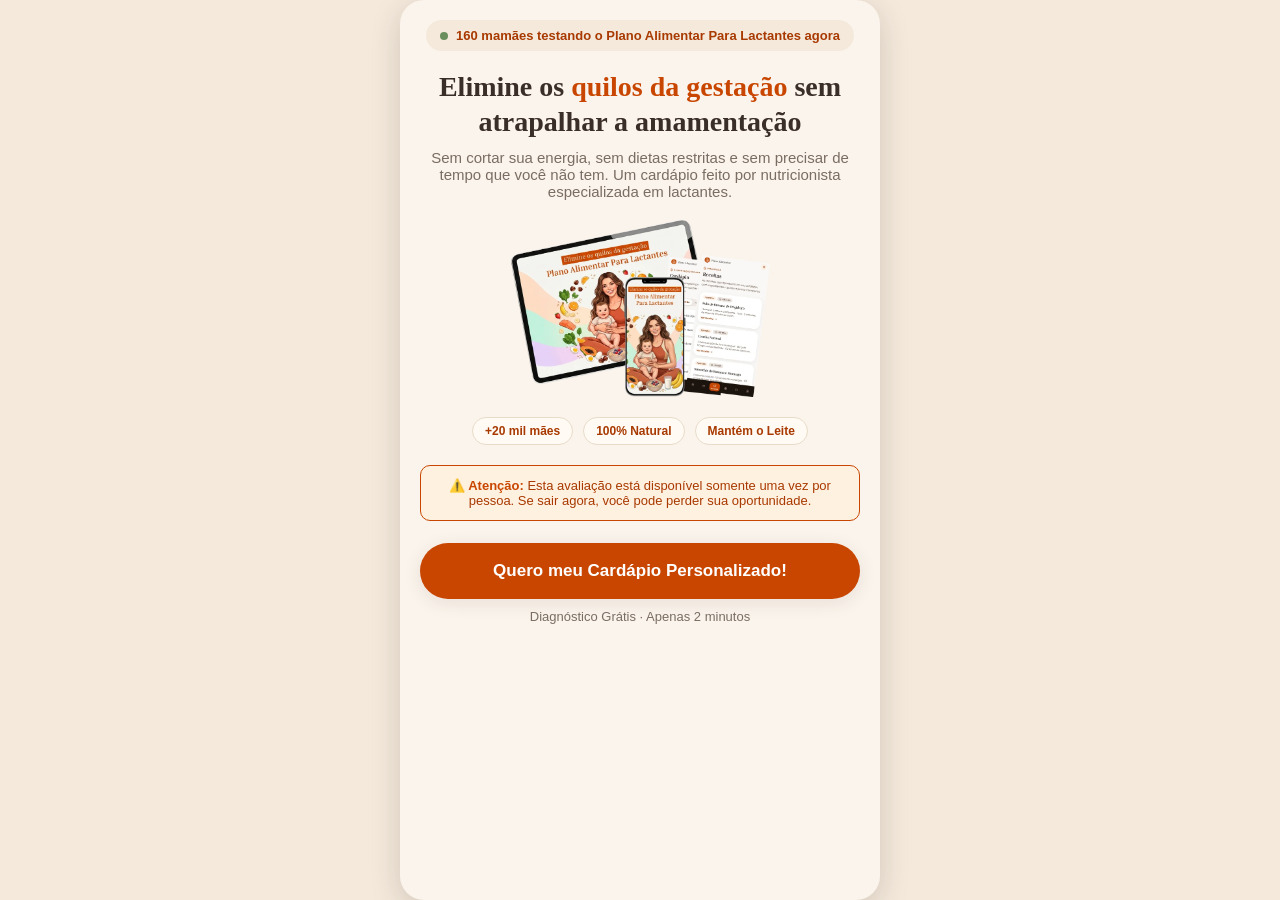
==== index.html @ bd6ce1b5 "PIXEL" ====
<!doctype html>
<html lang="pt-BR">
<head>
<meta charset="UTF-8">
<meta name="viewport" content="width=device-width, initial-scale=1, viewport-fit=cover">
<meta name="theme-color" content="#fbf4ec">
<title>Plano Alimentar Para Lactantes | Diagnóstico Gratuito</title>
<meta name="description" content="Descubra em 2 minutos seu cardápio personalizado para emagrecer sem atrapalhar a amamentação.">
<link rel="stylesheet" href="css/styles.css">

<!-- Meta Pixel Code -->
<script>
!function(f,b,e,v,n,t,s)
{if(f.fbq)return;n=f.fbq=function(){n.callMethod?
n.callMethod.apply(n,arguments):n.queue.push(arguments)};
if(!f._fbq)f._fbq=n;n.push=n;n.loaded=!0;n.version='2.0';
n.queue=[];t=b.createElement(e);t.async=!0;
t.src=v;s=b.getElementsByTagName(e)[0];
s.parentNode.insertBefore(t,s)}(window, document,'script',
'https://connect.facebook.net/en_US/fbevents.js');
fbq('init', '1073323022234648');
fbq('track', 'PageView');
</script>
<noscript><img height="1" width="1" style="display:none"
src="https://www.facebook.com/tr?id=1073323022234648&ev=PageView&noscript=1"
/></noscript>
<!-- End Meta Pixel Code -->

</head>
<body>
<div id="app-shell">

  <div id="barra-progresso-wrap" class="oculto">
    <button id="btn-voltar" type="button" aria-label="Voltar" class="oculto">‹</button>
    <div class="barra-progresso-track">
      <div class="barra-progresso-fill" id="barra-progresso-fill"></div>
    </div>
  </div>

  <main id="etapas-container">

    <!-- ===================== ETAPA 0 - ABERTURA ===================== -->
    <section class="etapa etapa-ativa" id="etapa-0" data-etapa="0">
      <div class="contador-social">
        <span class="contador-ponto"></span>
        <span id="contador-texto">carregando...</span>
      </div>

      <h1 class="abertura-headline">Elimine os <span class="destaque">quilos da gestação</span> sem atrapalhar a amamentação</h1>
      <p class="abertura-sub">Sem cortar sua energia, sem dietas restritas e sem precisar de tempo que você não tem. Um cardápio feito por nutricionista especializada em lactantes.</p>

      <img class="abertura-imagem foto-real" src="assets/etapas/etapa00-abertura/produto-mockup.webp" alt="Mockup do tablet e celular exibindo o Plano Alimentar Para Lactantes">

      <div class="selos">
        <span class="selo">+20 mil mães</span>
        <span class="selo">100% Natural</span>
        <span class="selo">Mantém o Leite</span>
      </div>

      <div class="aviso-box">
        <strong>⚠️ Atenção:</strong> Esta avaliação está disponível somente uma vez por pessoa. Se sair agora, você pode perder sua oportunidade.
      </div>

      <button type="button" class="btn btn-primario btn-grande" id="btn-iniciar-quiz">Quero meu Cardápio Personalizado!</button>
      <p class="microcopy">Diagnóstico Grátis · Apenas 2 minutos</p>
    </section>

    <!-- ===================== ETAPA 1 - IDADE ===================== -->
    <section class="etapa" id="etapa-1" data-etapa="1">
      <h2 class="etapa-titulo">Qual é a sua <span class="destaque">idade</span>?</h2>
      <p class="etapa-subtitulo">Isso ajuda a calibrar seu metabolismo corretamente</p>
      <div class="lista-opcoes" data-tipo="single" data-campo="idade" data-proxima="2">
        <button type="button" class="opcao" data-valor="18-24">
          <span class="opcao-icone">🌱</span>
          <span class="opcao-texto">
            <span class="opcao-label">18 a 24 anos</span>
            <span class="opcao-sub">Metabolismo rápido, ótimo momento para criar hábitos que duram</span>
          </span>
        </button>
        <button type="button" class="opcao" data-valor="25-29">
          <span class="opcao-icone">🌸</span>
          <span class="opcao-texto">
            <span class="opcao-label">25 a 29 anos</span>
            <span class="opcao-sub">Seu corpo ainda responde muito bem a pequenos ajustes</span>
          </span>
        </button>
        <button type="button" class="opcao" data-valor="30-34">
          <span class="opcao-icone">🌿</span>
          <span class="opcao-texto">
            <span class="opcao-label">30 a 34 anos</span>
            <span class="opcao-sub">Com o cardápio certo, o metabolismo volta a colaborar com você</span>
          </span>
        </button>
        <button type="button" class="opcao" data-valor="35-39">
          <span class="opcao-icone">🍃</span>
          <span class="opcao-texto">
            <span class="opcao-label">35 a 39 anos</span>
            <span class="opcao-sub">Ainda dá tempo de reequilibrar tudo com calma e sem pressa</span>
          </span>
        </button>
        <button type="button" class="opcao" data-valor="40+">
          <span class="opcao-icone">🌷</span>
          <span class="opcao-texto">
            <span class="opcao-label">40 anos ou mais</span>
            <span class="opcao-sub">Sua experiência ajuda na consistência, isso pesa a seu favor</span>
          </span>
        </button>
      </div>
    </section>

    <!-- ===================== ETAPA 2 - CORPO (ILUSTRAÇÃO) ===================== -->
    <section class="etapa" id="etapa-2" data-etapa="2">
      <h2 class="etapa-titulo">Como você descreveria seu <span class="destaque">corpo</span> hoje?</h2>
      <p class="etapa-subtitulo">Selecione a opção que mais te descreve</p>
      <div class="grade-opcoes" data-tipo="single" data-campo="corpoImagem" data-proxima="3">
        <button type="button" class="opcao-cartao" data-valor="tipo1">
          <img class="foto-real" src="assets/etapas/etapa02-corpo/tipo1.webp" alt="Ilustração de corpo feminino, tipo 1">
          <span class="opcao-cartao-label">Tipo 1</span>
        </button>
        <button type="button" class="opcao-cartao" data-valor="tipo2">
          <img class="foto-real" src="assets/etapas/etapa02-corpo/tipo2.webp" alt="Ilustração de corpo feminino, tipo 2">
          <span class="opcao-cartao-label">Tipo 2</span>
        </button>
        <button type="button" class="opcao-cartao" data-valor="tipo3">
          <img class="foto-real" src="assets/etapas/etapa02-corpo/tipo3.webp" alt="Ilustração de corpo feminino, tipo 3">
          <span class="opcao-cartao-label">Tipo 3</span>
        </button>
        <button type="button" class="opcao-cartao" data-valor="tipo4">
          <img class="foto-real" src="assets/etapas/etapa02-corpo/tipo4.webp" alt="Ilustração de corpo feminino, tipo 4">
          <span class="opcao-cartao-label">Tipo 4</span>
        </button>
      </div>
    </section>

    <!-- ===================== ETAPA 3 - O QUE QUER MUDAR ===================== -->
    <section class="etapa" id="etapa-3" data-etapa="3">
      <h2 class="etapa-titulo">O que você quer <span class="destaque">realmente</span> mudar agora?</h2>
      <p class="etapa-subtitulo">Escolha a opção que mais se adapta a você</p>
      <div class="lista-opcoes" data-tipo="single" data-campo="objetivo" data-proxima="4">
        <button type="button" class="opcao" data-valor="emagrecer-de-vez">
          <span class="opcao-icone">🔥</span>
          <span class="opcao-texto"><span class="opcao-label">Emagrecer de uma vez e queimar gordura</span></span>
        </button>
        <button type="button" class="opcao" data-valor="parar-recuperar">
          <span class="opcao-icone">🔁</span>
          <span class="opcao-texto"><span class="opcao-label">Parar de recuperar tudo que emagreci</span></span>
        </button>
        <button type="button" class="opcao" data-valor="sentir-firme">
          <span class="opcao-icone">💪</span>
          <span class="opcao-texto"><span class="opcao-label">Voltar a me sentir firme e confiante</span></span>
        </button>
        <button type="button" class="opcao" data-valor="mais-energia">
          <span class="opcao-icone">⚡</span>
          <span class="opcao-texto"><span class="opcao-label">Ter mais energia para curtir meu bebê</span></span>
        </button>
        <button type="button" class="opcao" data-valor="sem-comprometer-leite">
          <span class="opcao-icone">🤱</span>
          <span class="opcao-texto"><span class="opcao-label">Emagrecer sem comprometer meu leite</span></span>
        </button>
      </div>
    </section>

    <!-- ===================== ETAPA 4 - CORPO (TEXTO) ===================== -->
    <section class="etapa" id="etapa-4" data-etapa="4">
      <h2 class="etapa-titulo">Como você descreveria seu <span class="destaque">corpo</span> hoje?</h2>
      <p class="etapa-subtitulo">Seja honesta, isso personaliza sua solução</p>
      <div class="lista-opcoes" data-tipo="single" data-campo="corpoTexto" data-proxima="5">
        <button type="button" class="opcao" data-valor="gordura-acumulada">
          <span class="opcao-icone">🎯</span>
          <span class="opcao-texto"><span class="opcao-label">Tenho gordura acumulada que não consigo eliminar</span></span>
        </button>
        <button type="button" class="opcao" data-valor="inchaco">
          <span class="opcao-icone">💧</span>
          <span class="opcao-texto"><span class="opcao-label">Fico inchada com facilidade e me sinto pesada</span></span>
        </button>
        <button type="button" class="opcao" data-valor="controlo-mas-nao-cai">
          <span class="opcao-icone">⚖️</span>
          <span class="opcao-texto"><span class="opcao-label">Controlo a alimentação, mas o peso não cai</span></span>
        </button>
        <button type="button" class="opcao" data-valor="metabolismo-travado">
          <span class="opcao-icone">🐢</span>
          <span class="opcao-texto"><span class="opcao-label">Sinto que meu metabolismo está completamente travado</span></span>
        </button>
      </div>
    </section>

    <!-- ===================== ETAPA 5 - PARTES DO CORPO (MULTI) ===================== -->
    <section class="etapa" id="etapa-5" data-etapa="5">
      <h2 class="etapa-titulo">Em que partes do corpo você sente mais dificuldade?</h2>
      <p class="etapa-subtitulo">Pode selecionar mais de uma opção</p>
      <div class="lista-opcoes" data-tipo="multi" data-campo="partesCorpo" id="opcoes-etapa-5">
        <button type="button" class="opcao" data-valor="barriga-abdomen">
          <span class="opcao-icone">🎯</span>
          <span class="opcao-texto"><span class="opcao-label">Barriga / Abdômen</span></span>
          <span class="opcao-check">✓</span>
        </button>
        <button type="button" class="opcao" data-valor="bracos">
          <span class="opcao-icone">💪</span>
          <span class="opcao-texto"><span class="opcao-label">Braços</span></span>
          <span class="opcao-check">✓</span>
        </button>
        <button type="button" class="opcao" data-valor="quadril-gluteos">
          <span class="opcao-icone">🍑</span>
          <span class="opcao-texto"><span class="opcao-label">Quadril e glúteos</span></span>
          <span class="opcao-check">✓</span>
        </button>
        <button type="button" class="opcao" data-valor="pernas-coxas">
          <span class="opcao-icone">🦵</span>
          <span class="opcao-texto"><span class="opcao-label">Pernas e coxas</span></span>
          <span class="opcao-check">✓</span>
        </button>
        <button type="button" class="opcao" data-valor="corpo-todo">
          <span class="opcao-icone">✨</span>
          <span class="opcao-texto"><span class="opcao-label">No corpo todo</span></span>
          <span class="opcao-check">✓</span>
        </button>
      </div>
      <button type="button" class="btn btn-primario" id="btn-continuar-5" disabled>Continuar →</button>
    </section>

    <!-- ===================== ETAPA 6 - TEMPO AMAMENTANDO ===================== -->
    <section class="etapa" id="etapa-6" data-etapa="6">
      <h2 class="etapa-titulo">Há quanto tempo você está <span class="destaque">amamentando</span>?</h2>
      <p class="etapa-subtitulo">Isso personaliza o seu cardápio</p>
      <div class="lista-opcoes" data-tipo="single" data-campo="tempoAmamentando" data-proxima="7">
        <button type="button" class="opcao" data-valor="menos-1-mes">
          <span class="opcao-icone">👶</span>
          <span class="opcao-texto"><span class="opcao-label">Menos de 1 mês</span></span>
        </button>
        <button type="button" class="opcao" data-valor="1-3-meses">
          <span class="opcao-icone">🍼</span>
          <span class="opcao-texto"><span class="opcao-label">1 a 3 meses</span></span>
        </button>
        <button type="button" class="opcao" data-valor="3-6-meses">
          <span class="opcao-icone">🤱</span>
          <span class="opcao-texto"><span class="opcao-label">3 a 6 meses</span></span>
        </button>
        <button type="button" class="opcao" data-valor="mais-6-meses">
          <span class="opcao-icone">🌼</span>
          <span class="opcao-texto"><span class="opcao-label">Mais de 6 meses</span></span>
        </button>
      </div>
    </section>

    <!-- ===================== ETAPA 7 - PESO ACIMA DO IDEAL ===================== -->
    <section class="etapa" id="etapa-7" data-etapa="7">
      <h2 class="etapa-titulo">Quanto acima do seu peso ideal você está hoje?</h2>
      <p class="etapa-subtitulo">Seja honesta, isso personaliza sua solução</p>
      <div class="lista-opcoes" data-tipo="single" data-campo="pesoAcima" data-proxima="8">
        <button type="button" class="opcao" data-valor="ate-5kg">
          <span class="opcao-icone">🟢</span>
          <span class="opcao-texto"><span class="opcao-label">Até 5 kg</span></span>
        </button>
        <button type="button" class="opcao" data-valor="5-10kg">
          <span class="opcao-icone">🟡</span>
          <span class="opcao-texto"><span class="opcao-label">5 a 10 kg</span></span>
        </button>
        <button type="button" class="opcao" data-valor="10-20kg">
          <span class="opcao-icone">🟠</span>
          <span class="opcao-texto"><span class="opcao-label">10 a 20 kg</span></span>
        </button>
        <button type="button" class="opcao" data-valor="mais-20kg">
          <span class="opcao-icone">🔴</span>
          <span class="opcao-texto"><span class="opcao-label">Mais de 20 kg</span></span>
        </button>
      </div>
    </section>

    <!-- ===================== ETAPA 8 - PROVA SOCIAL #1 ===================== -->
    <section class="etapa" id="etapa-8" data-etapa="8">
      <div class="faixa-destaque">🔥 +20 mil mães estão secando com o Plano Alimentar</div>
      <span class="tag-pill">⭐ Mães Reais. Resultados Reais.</span>
      <h2 class="etapa-titulo">Veja as transformações de quem já usou o Plano Alimentar</h2>

      <div class="caso-social">
        <img class="foto-real" src="assets/etapas/etapa08-prova-social-1/caso-01.webp" alt="Foto antes e depois real, caso 1">
        <span class="caso-tag-resultado oculto">[Resultado real: -X kg em Y semanas]</span>
        <p class="caso-depoimento oculto">"[Depoimento real da paciente entra aqui.]"</p>
        <p class="caso-autor oculto">[Nome], [idade] anos, [Cidade]</p>
      </div>

      <div class="caso-social">
        <img class="foto-real" src="assets/etapas/etapa08-prova-social-1/caso-02.webp" alt="Foto antes e depois real, caso 2">
        <span class="caso-tag-resultado oculto">[Resultado real: -X kg em Y semanas]</span>
        <p class="caso-depoimento oculto">"[Depoimento real da paciente entra aqui.]"</p>
        <p class="caso-autor oculto">[Nome], [idade] anos, [Cidade]</p>
      </div>

      <div class="caso-social">
        <img class="foto-real" src="assets/etapas/etapa08-prova-social-1/caso-03.webp" alt="Foto antes e depois real, caso 3">
        <span class="caso-tag-resultado oculto">[Resultado real: -X kg em Y semanas]</span>
        <p class="caso-depoimento oculto">"[Depoimento real da paciente entra aqui.]"</p>
        <p class="caso-autor oculto">[Nome], [idade] anos, [Cidade]</p>
      </div>

      <button type="button" class="btn btn-primario" id="btn-continuar-8">Continuar minha avaliação →</button>
    </section>

    <!-- ===================== ETAPA 9 - CAPTURA DE NOME ===================== -->
    <section class="etapa" id="etapa-9" data-etapa="9">
      <p class="emoji-topo">👋</p>
      <h2 class="etapa-titulo" style="text-align:center;">Para personalizar seu cardápio, <span class="destaque">como podemos te chamar?</span></h2>
      <p class="etapa-subtitulo" style="text-align:center;">Usaremos seu nome para deixar sua avaliação 100% personalizada. Zero spam.</p>
      <input type="text" class="campo-texto" id="input-nome" placeholder="Seu primeiro nome" autocomplete="given-name" maxlength="40">
      <button type="button" class="btn btn-primario" id="btn-nome-continuar">Começar minha avaliação →</button>
      <p class="microcopy">🔒 Seus dados são privados. Zero spam.</p>
    </section>

    <!-- ===================== ETAPA 10 - PÓS-PARTO ===================== -->
    <section class="etapa" id="etapa-10" data-etapa="10">
      <h2 class="etapa-titulo"><span data-bind="nome-etapa10">Mamãe</span>, como você está se sentindo no <span class="destaque">pós-parto</span>?</h2>
      <p class="etapa-subtitulo">Selecione o que mais se aplica a você</p>
      <div class="lista-opcoes" data-tipo="single" data-campo="posParto" data-proxima="11">
        <button type="button" class="opcao" data-valor="exausta">
          <span class="opcao-icone">😮‍💨</span>
          <span class="opcao-texto"><span class="opcao-label">Exausta e sem energia</span></span>
        </button>
        <button type="button" class="opcao" data-valor="frustrada-corpo">
          <span class="opcao-icone">😔</span>
          <span class="opcao-texto"><span class="opcao-label">Frustrada com meu corpo</span></span>
        </button>
        <button type="button" class="opcao" data-valor="fome-o-tempo-todo">
          <span class="opcao-icone">🍽️</span>
          <span class="opcao-texto"><span class="opcao-label">Com fome o tempo todo</span></span>
        </button>
        <button type="button" class="opcao" data-valor="medo-perder-leite">
          <span class="opcao-icone">🤱</span>
          <span class="opcao-texto"><span class="opcao-label">Com medo de perder o leite</span></span>
        </button>
      </div>
    </section>

    <!-- ===================== ETAPA 11 - O QUE TRAVOU RESULTADOS ===================== -->
    <section class="etapa" id="etapa-11" data-etapa="11">
      <h2 class="etapa-titulo">O que mais tem travado seus resultados?</h2>
      <p class="etapa-subtitulo">Escolha a opção mais próxima da sua realidade</p>
      <div class="lista-opcoes" data-tipo="single" data-campo="travouResultados" data-proxima="12">
        <button type="button" class="opcao" data-valor="peso-nao-cai">
          <span class="opcao-icone">📉</span>
          <span class="opcao-texto"><span class="opcao-label">Tento, mas o peso não cai</span></span>
        </button>
        <button type="button" class="opcao" data-valor="fome-compulsao-doces">
          <span class="opcao-icone">🍫</span>
          <span class="opcao-texto"><span class="opcao-label">Fome e compulsão por doces</span></span>
        </button>
        <button type="button" class="opcao" data-valor="sem-tempo-cozinhar">
          <span class="opcao-icone">⏰</span>
          <span class="opcao-texto"><span class="opcao-label">Não tenho tempo pra cozinhar</span></span>
        </button>
        <button type="button" class="opcao" data-valor="nao-sei-o-que-comer">
          <span class="opcao-icone">❓</span>
          <span class="opcao-texto"><span class="opcao-label">Não sei o que posso comer</span></span>
        </button>
      </div>
    </section>

    <!-- ===================== ETAPA 12 - BLOCO EDUCACIONAL + DEPOIMENTO ===================== -->
    <section class="etapa" id="etapa-12" data-etapa="12">
      <div class="bloco-educacional">
        <span class="tag-pill">🧠 Por que outras dietas falham?</span>
        <h2>Por que você <span class="destaque">não consegue emagrecer</span> na amamentação com dietas normais</h2>
        <p>Cortar calorias de forma brusca faz o corpo entender que está em risco. Isso ativa o cortisol, o hormônio do estresse, que retém gordura e pode reduzir a produção de leite exatamente quando seu bebê mais precisa dele.</p>
        <p>É por isso que dieta genérica não funciona pra quem amamenta.</p>
      </div>

      <div class="bloco-borda-destaque">
        💚 O Plano Alimentar Para Lactantes foi desenhado do outro jeito: pensado para aumentar a produção de leite e, ao mesmo tempo, acelerar a queima de gordura, sem passar fome e sem comprometer sua energia.
      </div>

      <img class="foto-real" src="assets/etapas/etapa12-depoimento/depoimento-01.webp" alt="Print real de depoimento de paciente" style="margin-bottom:12px;">
      <img class="foto-real" src="assets/etapas/etapa12-depoimento/depoimento-02.webp" alt="Print real de depoimento de paciente" style="margin-bottom:12px;">
      <img class="foto-real" src="assets/etapas/etapa12-depoimento/depoimento-03.webp" alt="Print real de depoimento de paciente">

      <!-- Depoimento ainda fictício, placeholder até a cliente enviar o texto real -->
      <div class="bloco-borda-destaque">
        🎉 Uma paciente aumentou a produção de leite e desinchou em apenas duas semanas seguindo o Plano Alimentar!
      </div>

      <div class="comparacao-box">
        <div class="comparacao-col sem">
          <div class="comparacao-titulo">❌ Sem Plano Alimentar</div>
          <div class="comparacao-item">😩 <span>Cansaço constante</span></div>
          <div class="comparacao-item">🍽️ <span>Fome excessiva</span></div>
          <div class="comparacao-item">📉 <span>Leite reduzindo</span></div>
          <div class="comparacao-item">⏸️ <span>Peso parado</span></div>
        </div>
        <div class="comparacao-col com">
          <div class="comparacao-titulo">✅ Com Plano Alimentar</div>
          <div class="comparacao-item">⚡ <span>Energia de volta</span></div>
          <div class="comparacao-item">😌 <span>Saciedade real</span></div>
          <div class="comparacao-item">🤱 <span>Leite abundante</span></div>
          <div class="comparacao-item">📊 <span>Progresso constante</span></div>
        </div>
      </div>

      <button type="button" class="btn btn-primario" id="btn-continuar-12" style="margin-top:6px;">Continuar minha avaliação →</button>
    </section>

    <!-- ===================== ETAPA 13 - POR QUE ALGUMAS MÃES EMAGRECEM FÁCIL ===================== -->
    <section class="etapa" id="etapa-13" data-etapa="13">
      <span class="tag-pill">🔥 Menos inchaço, resultado real</span>
      <h2 class="etapa-titulo" style="font-size:21px;">Por que algumas mães <span class="destaque">emagrecem fácil</span> enquanto você luta para perder qualquer quilo?</h2>

      <img class="foto-real" src="assets/etapas/etapa13-antes-depois/antes-depois.webp" alt="Foto antes e depois real" style="margin-bottom:16px;">

      <p>Dieta restritiva no pós-parto retém líquido e acumula inflamação. A causa costuma ser cortisol elevado, sono ruim e uma alimentação desajustada pra essa fase. O resultado é o peso travado mesmo quando você sente que está "fazendo tudo certo".</p>

      <div class="bloco-borda-destaque">
        Com o Plano Alimentar Para Lactantes, você ajusta tudo por etapas: desinflamar, equilibrar o metabolismo e emagrecer no ritmo seguro, sem sacrificar o leite.
      </div>

      <button type="button" class="btn btn-primario" id="btn-continuar-13" style="margin-top:6px;">Continuar →</button>
    </section>

    <!-- ===================== ETAPA 14 - TEMPO PRA PREPARAR REFEIÇÕES ===================== -->
    <section class="etapa" id="etapa-14" data-etapa="14">
      <h2 class="etapa-titulo">Quanto tempo você tem para <span class="destaque">preparar</span> suas refeições?</h2>
      <p class="etapa-subtitulo">Seu cardápio será adaptado à sua rotina</p>
      <div class="lista-opcoes" data-tipo="single" data-campo="tempoPreparo" data-proxima="15">
        <button type="button" class="opcao" data-valor="menos-15min">
          <span class="opcao-icone">⚡</span>
          <span class="opcao-texto"><span class="opcao-label">Menos de 15 minutos</span></span>
        </button>
        <button type="button" class="opcao" data-valor="15-30min">
          <span class="opcao-icone">⏱️</span>
          <span class="opcao-texto"><span class="opcao-label">15 a 30 minutos</span></span>
        </button>
        <button type="button" class="opcao" data-valor="ate-1hora">
          <span class="opcao-icone">🍳</span>
          <span class="opcao-texto"><span class="opcao-label">Até 1 hora</span></span>
        </button>
      </div>
    </section>

    <!-- ===================== ETAPA 15 - APLV ===================== -->
    <section class="etapa" id="etapa-15" data-etapa="15">
      <h2 class="etapa-titulo">Seu bebê tem <span class="destaque">APLV</span> (Alergia à Proteína do Leite de Vaca)?</h2>
      <p class="etapa-subtitulo">Temos uma versão especial para APLV</p>
      <div class="lista-opcoes" data-tipo="single" data-campo="aplv" data-proxima="16">
        <button type="button" class="opcao" data-valor="sim">
          <span class="opcao-icone">✅</span>
          <span class="opcao-texto"><span class="opcao-label">Sim, meu bebê tem APLV</span></span>
        </button>
        <button type="button" class="opcao" data-valor="nao">
          <span class="opcao-icone">➖</span>
          <span class="opcao-texto"><span class="opcao-label">Não, não temos APLV</span></span>
        </button>
        <button type="button" class="opcao" data-valor="suspeita">
          <span class="opcao-icone">❓</span>
          <span class="opcao-texto"><span class="opcao-label">Ainda não sei, suspeito</span></span>
        </button>
      </div>
    </section>

    <!-- ===================== ETAPA 16 - PESO ATUAL ===================== -->
    <section class="etapa" id="etapa-16" data-etapa="16">
      <h2 class="etapa-titulo"><span data-bind="nome-etapa16">Mamãe</span>, qual é o seu <span class="destaque">peso atual</span>?</h2>
      <p class="etapa-subtitulo">Seja honesta para um resultado preciso</p>
      <div class="slider-box">
        <div class="slider-valor"><span id="valor-peso-atual">70</span></div>
        <div class="slider-unidade">kg</div>
        <div class="slider-controles">
          <button type="button" class="slider-btn" data-slider="peso-atual" data-delta="-5">-5</button>
          <button type="button" class="slider-btn" data-slider="peso-atual" data-delta="-1">-</button>
          <input type="range" class="slider-input" id="slider-peso-atual" min="40" max="150" value="70" step="1">
          <button type="button" class="slider-btn" data-slider="peso-atual" data-delta="1">+</button>
          <button type="button" class="slider-btn" data-slider="peso-atual" data-delta="5">+5</button>
        </div>
      </div>
      <button type="button" class="btn btn-primario" id="btn-continuar-16">Continuar →</button>
    </section>

    <!-- ===================== ETAPA 17 - ALTURA ===================== -->
    <section class="etapa" id="etapa-17" data-etapa="17">
      <h2 class="etapa-titulo"><span data-bind="nome-etapa17">Mamãe</span>, qual é a sua <span class="destaque">altura</span>?</h2>
      <p class="etapa-subtitulo">Usamos isso para calcular seu IMC</p>
      <div class="slider-box">
        <div class="slider-valor"><span id="valor-altura">165</span></div>
        <div class="slider-unidade">cm</div>
        <div class="slider-controles">
          <button type="button" class="slider-btn" data-slider="altura" data-delta="-5">-5</button>
          <button type="button" class="slider-btn" data-slider="altura" data-delta="-1">-</button>
          <input type="range" class="slider-input" id="slider-altura" min="140" max="200" value="165" step="1">
          <button type="button" class="slider-btn" data-slider="altura" data-delta="1">+</button>
          <button type="button" class="slider-btn" data-slider="altura" data-delta="5">+5</button>
        </div>
      </div>
      <button type="button" class="btn btn-primario" id="btn-continuar-17">Continuar →</button>
    </section>

    <!-- ===================== ETAPA 18 - PESO QUE SE SENTIRIA BEM ===================== -->
    <section class="etapa" id="etapa-18" data-etapa="18">
      <h2 class="etapa-titulo"><span data-bind="nome-etapa18">Mamãe</span>, qual é o peso com que você <span class="destaque">se sentiria bem</span>?</h2>
      <p class="etapa-subtitulo">Qual é o seu peso dos sonhos?</p>
      <div class="slider-box">
        <div class="slider-valor"><span id="valor-peso-desejado">60</span></div>
        <div class="slider-unidade">kg</div>
        <div class="slider-controles">
          <button type="button" class="slider-btn" data-slider="peso-desejado" data-delta="-5">-5</button>
          <button type="button" class="slider-btn" data-slider="peso-desejado" data-delta="-1">-</button>
          <input type="range" class="slider-input" id="slider-peso-desejado" min="40" max="149" value="60" step="1">
          <button type="button" class="slider-btn" data-slider="peso-desejado" data-delta="1">+</button>
          <button type="button" class="slider-btn" data-slider="peso-desejado" data-delta="5">+5</button>
        </div>
        <div class="slider-meta" id="texto-meta-peso">🎯 Meta: emagrecer 10 kg</div>
      </div>
      <button type="button" class="btn btn-primario" id="btn-continuar-18">Ver meu Resultado →</button>
    </section>

    <!-- ===================== ETAPA 19 - OCASIÃO ESPECIAL ===================== -->
    <section class="etapa" id="etapa-19" data-etapa="19">
      <span class="etapa-tag">Pergunta extra</span>
      <h2 class="etapa-titulo"><span data-bind="nome-etapa19">Mamãe</span>, tem alguma <span class="destaque">ocasião especial</span> que está te motivando?</h2>
      <p class="etapa-subtitulo">Fixar uma data clara aumenta muito a motivação</p>
      <div class="lista-opcoes" data-tipo="single" data-campo="ocasiaoEspecial" data-proxima="20">
        <button type="button" class="opcao" data-valor="casamento">
          <span class="opcao-icone">💍</span>
          <span class="opcao-texto"><span class="opcao-label">Casamento</span></span>
        </button>
        <button type="button" class="opcao" data-valor="viagem-ferias">
          <span class="opcao-icone">✈️</span>
          <span class="opcao-texto"><span class="opcao-label">Viagem ou férias</span></span>
        </button>
        <button type="button" class="opcao" data-valor="volta-trabalho">
          <span class="opcao-icone">💼</span>
          <span class="opcao-texto"><span class="opcao-label">Volta ao trabalho</span></span>
        </button>
        <button type="button" class="opcao" data-valor="aniversario">
          <span class="opcao-icone">🎂</span>
          <span class="opcao-texto"><span class="opcao-label">Aniversário, comemoração</span></span>
        </button>
        <button type="button" class="opcao" data-valor="foto-bebe">
          <span class="opcao-icone">📸</span>
          <span class="opcao-texto"><span class="opcao-label">Foto especial com meu bebê</span></span>
        </button>
        <button type="button" class="opcao" data-valor="sentir-bem">
          <span class="opcao-icone">💗</span>
          <span class="opcao-texto"><span class="opcao-label">Quero me sentir bem comigo mesma</span></span>
        </button>
        <button type="button" class="opcao" data-valor="nenhuma">
          <span class="opcao-icone">🤍</span>
          <span class="opcao-texto"><span class="opcao-label">Nenhuma específica</span></span>
        </button>
      </div>
    </section>

    <!-- ===================== ETAPA 20 - PRAZO DO OBJETIVO ===================== -->
    <section class="etapa" id="etapa-20" data-etapa="20">
      <span class="etapa-tag">Última etapa</span>
      <h2 class="etapa-titulo">Em quanto tempo você quer atingir seu objetivo?</h2>
      <p class="etapa-subtitulo">Isso vai calcular sua projeção personalizada</p>
      <div class="lista-opcoes" data-tipo="single" data-campo="prazoObjetivo" data-manual="true" id="opcoes-etapa-20">
        <button type="button" class="opcao" data-valor="4-semanas">
          <span class="opcao-icone">🚀</span>
          <span class="opcao-texto"><span class="opcao-label">4 semanas</span><span class="opcao-sub">resultado rápido</span></span>
        </button>
        <button type="button" class="opcao" data-valor="2-meses">
          <span class="opcao-icone">📈</span>
          <span class="opcao-texto"><span class="opcao-label">2 meses</span><span class="opcao-sub">ritmo constante</span></span>
        </button>
        <button type="button" class="opcao" data-valor="3-meses">
          <span class="opcao-icone">🌿</span>
          <span class="opcao-texto"><span class="opcao-label">3 meses</span><span class="opcao-sub">sustentável</span></span>
        </button>
        <button type="button" class="opcao" data-valor="4-meses">
          <span class="opcao-icone">🕊️</span>
          <span class="opcao-texto"><span class="opcao-label">4 meses</span><span class="opcao-sub">com calma</span></span>
        </button>
      </div>
      <div class="bloco-borda-destaque oculto" id="box-etapa-20">
        💡 Com o Plano Alimentar Para Lactantes, mães lactantes emagrecem no ritmo seguro, de forma saudável e mantendo o leite.
      </div>
      <button type="button" class="btn btn-primario oculto" id="btn-continuar-20" style="margin-top:14px;">Continuar →</button>
    </section>

    <!-- ===================== ETAPA 21 - RESULTADO, PROJEÇÃO ===================== -->
    <section class="etapa" id="etapa-21" data-etapa="21">
      <div class="faixa-resultado">
        <p class="faixa-resultado-eyebrow">🎯 Com base no seu diagnóstico...</p>
        <h2 class="faixa-resultado-titulo">Prevemos que você pesará <span class="valor-inv" data-bind="peso-desejado-21">60</span> kg até <span class="valor-inv" data-bind="data-final-21">--</span>!</h2>
        <p class="faixa-resultado-sub">🎊 Boa notícia! Sua meta é alcançável</p>
      </div>

      <div class="grafico-box">
        <canvas id="grafico-21" width="400" height="220" role="img" aria-label="Gráfico de projeção de peso ao longo do tempo"></canvas>
      </div>

      <div class="tabela-projecao" id="tabela-projecao-21"></div>

      <div class="bloco-borda-destaque">
        🎊 <span id="texto-projecao-21">Seguindo o Plano Alimentar Para Lactantes, você pode chegar com o corpo que deseja sem parar de amamentar e sem dietas restritivas!</span>
      </div>

      <button type="button" class="btn btn-primario btn-grande" id="btn-continuar-21">Ver meu Cardápio Completo →</button>
    </section>

    <!-- ===================== ETAPA 22 - PROVA SOCIAL #2 (CONVERSAS) ===================== -->
    <section class="etapa" id="etapa-22" data-etapa="22">
      <h2 class="etapa-titulo" style="font-size:20px; text-align:center;">O que as mamães estão dizendo</h2>
      <p class="etapa-subtitulo" style="text-align:center;">Conversas reais entre a nutricionista e pacientes</p>

      <div class="conversa-bloco">
        <img class="foto-real" src="assets/etapas/etapa22-conversas/conversa-01.webp" alt="Print real de conversa 1">
      </div>
      <div class="conversa-bloco">
        <img class="foto-real" src="assets/etapas/etapa22-conversas/conversa-02.webp" alt="Print real de conversa 2">
      </div>
      <div class="conversa-bloco">
        <img class="foto-real" src="assets/etapas/etapa22-conversas/conversa-03.webp" alt="Print real de conversa 3">
      </div>
      <div class="conversa-bloco">
        <img class="foto-real" src="assets/etapas/etapa22-conversas/conversa-04.webp" alt="Print real de conversa 4">
      </div>
      <div class="conversa-bloco">
        <img class="foto-real" src="assets/etapas/etapa22-conversas/conversa-05.webp" alt="Print real de conversa 5">
      </div>

      <div class="bloco-borda-destaque">
        <p class="checklist-titulo">🏆 Por que o Plano Alimentar funciona para mães lactantes:</p>
        <ul class="checklist-lista">
          <li>✅ Alimentos que aumentam a produção de leite</li>
          <li>✅ Refeições prontas em menos de 30 minutos</li>
          <li>✅ Progresso constante sem passar fome</li>
          <li>✅ Energia de volta para curtir seu bebê</li>
        </ul>
      </div>

      <button type="button" class="btn btn-primario" id="btn-continuar-22">Continuar →</button>
    </section>

    <!-- ===================== ETAPA 23 - LOADING ===================== -->
    <section class="etapa" id="etapa-23" data-etapa="23">
      <div class="loading-wrap">
        <h2 class="loading-titulo">Gerando seu Cardápio Personalizado...</h2>

        <div class="loading-barra-track">
          <div class="loading-barra-fill" id="loading-barra-fill"></div>
        </div>
        <div class="loading-percentual"><span id="loading-percentual-valor">0</span>%</div>

        <div class="loading-checklist" id="loading-checklist">
          <div class="loading-item" data-item="1"><span class="loading-item-check">✓</span><span>Analisando suas respostas...</span></div>
          <div class="loading-item" data-item="2"><span class="loading-item-check">✓</span><span>Calculando seu IMC e perfil...</span></div>
          <div class="loading-item" data-item="3"><span class="loading-item-check">✓</span><span>Identificando alimentos ideais para você...</span></div>
          <div class="loading-item" data-item="4"><span class="loading-item-check">✓</span><span>Montando seu cardápio exclusivo...</span></div>
        </div>

        <div class="loading-social" id="loading-social">
          <div class="caso-social">
            <img class="foto-real" src="assets/etapas/etapa23-loading/antes-depois.webp" alt="Foto antes e depois real, resultado verificado">
            <span class="caso-tag-resultado">Resultado Verificado</span>
            <p class="caso-depoimento oculto">"[Depoimento curto real entra aqui.]"</p>
          </div>
        </div>
      </div>
    </section>

    <!-- ===================== ETAPA 24 - PERFIL NUTRICIONAL E PREVISÃO ===================== -->
    <section class="etapa" id="etapa-24" data-etapa="24">
      <div class="faixa-resultado">
        <p class="faixa-resultado-eyebrow">Com base no seu perfil...</p>
        <p class="faixa-secar-linha">você pode secar entre</p>
        <p class="faixa-secar-numero" id="secar-faixa-valor">--</p>
        <p class="faixa-secar-linha">nas próximas semanas com o Plano Alimentar</p>
      </div>

      <div class="imc-box">
        <p class="card-label">📊 Índice de Massa Corporal (IMC)</p>
        <div class="barra-gradiente imc">
          <div class="marcador-barra" id="imc-marcador" style="left:0%;"></div>
        </div>
        <div class="imc-legenda">
          <span>Abaixo</span><span>Saudável</span><span>Sobrepeso</span><span>Obesidade</span>
        </div>
        <div class="resultado-box-clara">📊 Seu IMC é <span id="imc-valor">--</span> <span id="imc-categoria-texto">--</span></div>
      </div>

      <div class="perfil-box">
        <p class="card-label">👤 Seu Perfil Nutricional</p>
        <div class="perfil-linha">
          <span class="perfil-icone">🎯</span>
          <span class="perfil-texto">
            <span class="perfil-label">Objetivo</span>
            <span class="perfil-valor" id="perfil-objetivo">--</span>
          </span>
        </div>
        <div class="perfil-linha">
          <span class="perfil-icone">📏</span>
          <span class="perfil-texto">
            <span class="perfil-label">Meta de emagrecimento</span>
            <span class="perfil-valor" id="perfil-meta">--</span>
          </span>
        </div>
        <div class="perfil-linha">
          <span class="perfil-icone">⚡</span>
          <span class="perfil-texto">
            <span class="perfil-label">Perfil metabólico</span>
            <span class="perfil-valor" id="perfil-metabolico">--</span>
          </span>
        </div>
        <div class="perfil-linha">
          <span class="perfil-icone">💊</span>
          <span class="perfil-texto">
            <span class="perfil-label">Versão do cardápio</span>
            <span class="perfil-valor" id="perfil-versao">--</span>
          </span>
        </div>
      </div>

      <div class="taxa-box">
        <p class="card-label">🔥 Sua Taxa de Queima de Gordura</p>
        <div class="barra-gradiente taxa">
          <div class="marcador-barra" style="left:15%;"></div>
        </div>
        <div class="imc-legenda">
          <span>Lenta</span><span>Média</span><span>Rápida</span>
        </div>
        <p class="taxa-resultado-texto">Lenta mas o Plano Alimentar vai corrigir isso 🔥</p>

        <div class="comparacao-box">
          <div class="comparacao-col sem">
            <div class="comparacao-titulo">Sem Plano Alimentar</div>
            <div class="comparacao-item">😩 <span>Fome constante</span></div>
            <div class="comparacao-item">📉 <span>Leite diminuindo</span></div>
            <div class="comparacao-item">🔒 <span>Peso travado</span></div>
            <div class="comparacao-item">🥱 <span>Cansaço extremo</span></div>
          </div>
          <div class="comparacao-col com">
            <div class="comparacao-titulo">Com Plano Alimentar</div>
            <div class="comparacao-item">😌 <span>Saciedade real</span></div>
            <div class="comparacao-item">🤱 <span>Leite abundante</span></div>
            <div class="comparacao-item">📊 <span>Progresso constante</span></div>
            <div class="comparacao-item">⚡ <span>Energia de volta</span></div>
          </div>
        </div>
      </div>

      <div class="perfil-box">
        <p class="card-label">📅 Previsão personalizada para <span data-bind="nome-etapa24">você</span></p>
        <p class="etapa-subtitulo" style="margin-bottom:10px;">Com base em perfis semelhantes ao seu:</p>
        <p class="texto-projecao" id="texto-previsao-24" style="margin-bottom:14px; text-align:left;">--</p>
        <div class="grafico-box" style="margin-bottom:0;">
          <canvas id="grafico-24" width="400" height="180" role="img" aria-label="Gráfico simplificado de previsão de peso"></canvas>
        </div>
      </div>

      <button type="button" class="btn btn-primario btn-grande" id="btn-continuar-24" style="margin-top:6px;">Ver meu Cardápio Personalizado →</button>
    </section>

    <!-- ===================== ETAPA 25 - OFERTA FINAL ===================== -->
    <section class="etapa" id="etapa-25" data-etapa="25">

      <h2 class="etapa-titulo" style="text-align:center;"><span data-bind="nome-etapa25">Mamãe</span>, seu Plano Alimentar Para Lactantes está pronto!</h2>
      <p class="etapa-subtitulo" style="text-align:center;">Escolha o acesso que faz mais sentido para você:</p>

      <!-- 25a: aviso condicional APLV -->
      <div class="aplv-box oculto" id="aplv-aviso-25">
        <strong>Versão APLV Disponível!</strong>
        Como seu bebê tem APLV, seu plano inclui a versão adaptada para APLV, sem proteína do leite de vaca, com toda a nutrição necessária para você e seu bebê.
      </div>

      <!-- 25b: Super Oferta -->
      <div class="oferta-card super" id="oferta-super">
        <span class="oferta-tag">⭐ Mais escolhido · Melhor custo-benefício</span>
        <h2 class="oferta-titulo">Super Oferta + Bônus</h2>
        <p class="oferta-sub">O caminho mais rápido para emagrecer sem parar de amamentar</p>

        <ul class="oferta-lista">
          <li><span class="oferta-item-nome" id="item-cardapio-nome">✓ Plano Alimentar Para Lactantes</span></li>
          <li><span class="oferta-item-nome">✓ Guia de Saladas Saciantes em 10 Minutos</span><span class="oferta-item-valor">R$97</span></li>
          <li><span class="oferta-item-nome">✓ Guia Perdendo Medidas em 20 Passos Sem Dieta Radical</span><span class="oferta-item-valor">R$197</span></li>
          <li><span class="oferta-item-nome">✓ Consultoria Construindo Metas Que Cabem na Sua Rotina</span><span class="oferta-item-valor">R$247</span></li>
          <li><span class="oferta-item-nome">✓ Consultoria Silenciando a Fome Emocional</span><span class="oferta-item-valor">R$237</span></li>
          <li><span class="oferta-item-nome">✓ Consultoria Quebrando o Ciclo da Autossabotagem</span><span class="oferta-item-valor">R$297</span></li>
        </ul>

        <p class="oferta-total-riscado">De R$1.075</p>
        <p class="oferta-preco">R$19,90</p>
        <p class="oferta-preco-condicoes">🔒 Pagamento único · Acesso vitalício · Atualizações inclusas</p>

        <button type="button" class="btn btn-primario btn-grande" id="btn-checkout-super">✅ Quero o plano completo com todos os bônus →</button>
        <p class="microcopy">Pague uma vez e tenha acesso para sempre</p>
      </div>

      <!-- 25c: Plano Básico -->
      <div class="oferta-card">
        <span class="oferta-tag neutra">Plano básico sem bônus</span>
        <ul class="oferta-lista">
          <li><span class="oferta-item-nome">Plano Alimentar Para Lactantes ✅</span></li>
          <li><span class="oferta-item-nome">Acesso por 7 dias ⚠️</span></li>
          <li><span class="oferta-item-nome">Sem suporte, sem bônus, sem acompanhamento ❌</span></li>
        </ul>
        <p class="oferta-preco">R$10,90</p>
        <button type="button" class="btn btn-secundario" id="btn-abrir-basico">Começar só com o básico (resultados mais lentos)</button>
      </div>

      <!-- 25d: Garantia -->
      <div class="garantia-box">
        <span class="garantia-icone" aria-hidden="true">
          <svg width="34" height="34" viewBox="0 0 24 24" fill="none" xmlns="http://www.w3.org/2000/svg">
            <path d="M12 2.5L4.5 5.3v5.4c0 5.1 3.2 9.4 7.5 10.8 4.3-1.4 7.5-5.7 7.5-10.8V5.3L12 2.5z" fill="var(--cor-primaria)"/>
            <path d="M8.5 12.2l2.4 2.4 4.6-4.6" stroke="#ffffff" stroke-width="1.8" stroke-linecap="round" stroke-linejoin="round"/>
          </svg>
        </span>
        <p class="garantia-texto"><strong>Garantia de 90 dias na Super Oferta.</strong> Risco ZERO. Se você não gostar do Cardápio, basta pedir o seu dinheiro de volta.</p>
      </div>

      <!-- 25e: mais prova social -->
      <h3 class="secao-titulo-menor">Mais de 20 mil mães estão secando de forma saudável e segura com o Plano Alimentar!</h3>

      <div class="caso-social">
        <img class="foto-real" src="assets/etapas/etapa25-prova-social-2/caso-01.webp" alt="Foto antes e depois real, oferta final, caso 1">
        <span class="caso-tag-resultado oculto">[Resultado real: -X kg em Y semanas]</span>
        <p class="caso-depoimento oculto">"[Depoimento real da paciente entra aqui.]"</p>
        <p class="caso-autor oculto">[Nome], [idade] anos, [Cidade]</p>
      </div>
      <div class="caso-social">
        <img class="foto-real" src="assets/etapas/etapa25-prova-social-2/caso-02.webp" alt="Foto antes e depois real, oferta final, caso 2">
        <span class="caso-tag-resultado oculto">[Resultado real: -X kg em Y semanas]</span>
        <p class="caso-depoimento oculto">"[Depoimento real da paciente entra aqui.]"</p>
        <p class="caso-autor oculto">[Nome], [idade] anos, [Cidade]</p>
      </div>
      <div class="caso-social">
        <img class="foto-real" src="assets/etapas/etapa25-prova-social-2/caso-03.webp" alt="Foto antes e depois real, oferta final, caso 3">
        <span class="caso-tag-resultado oculto">[Resultado real: -X kg em Y semanas]</span>
        <p class="caso-depoimento oculto">"[Depoimento real da paciente entra aqui.]"</p>
        <p class="caso-autor oculto">[Nome], [idade] anos, [Cidade]</p>
      </div>

      <div class="conteudo-pendente">
        [Print real de Stories ou comentário do Instagram entra aqui]
      </div>

      <!-- 25f: Resumindo -->
      <div class="bloco-resumo">
        <h3 class="secao-titulo-menor" style="margin-top:0;">Resumindo...</h3>
        <p>Pode ser a última vez que você acessa esta página, então sugiro que faça sua inscrição e tenha acesso imediato.</p>
        <p>A proposta é simples e clara: você vai aprender na prática como seguir um cardápio especial que ajuda mães lactantes a emagrecerem de forma saudável e segura, enquanto mantêm uma produção de leite adequada e cuidam do seu bebê.</p>
        <p>Você não precisa:</p>
        <ul>
          <li>Fazer dietas restritivas</li>
          <li>Gastar muito dinheiro com alimentos caros</li>
          <li>Abrir mão dos alimentos que você ama</li>
        </ul>
        <p>Acho justo você ver por dentro e se não gostar, devolvo o seu investimento. Tudo que você precisa fazer agora é clicar no botão abaixo para ter acesso a TUDO que você viu.</p>
        <button type="button" class="btn btn-primario btn-grande" id="btn-checkout-resumo">Quero garantir meu acesso agora →</button>
      </div>

      <!-- 25g: bio da nutricionista -->
      <div class="bio-card">
        <span class="tag-pill">👋 Quem sou eu?</span>
        <img class="bio-foto-perfil" src="assets/etapas/etapa25-bio/perfil.webp" alt="Foto de Ákila Samara">
        <p class="bio-nome">Ákila Samara</p>
        <p>Sou nutricionista desde 2016 e, durante quase toda a minha vida adulta, sempre tive um biotipo magro. Achava que comer sem me preocupar seria minha realidade para sempre. Então a maternidade mudou tudo.</p>
        <p>Engravidei com 69 kg e cheguei ao fim da gestação com 83 kg. Depois do parto vieram as noites mal dormidas, a ansiedade e o cansaço, e eu buscava conforto na comida. Sem perceber, entrei num ciclo de compulsão alimentar que me manteve cerca de 8 kg acima do meu peso por oito meses.</p>
        <p>O mais difícil não era o número da balança, era não me reconhecer no espelho. Até que decidi mudar, não só o corpo, mas a forma como eu lidava com minhas emoções. Reorganizei minha rotina e minha alimentação, e eliminei 10 kg em apenas 3 meses.</p>
        <p>Hoje, quando acompanho outras mães, entendo exatamente o que elas sentem, porque eu vivi isso. Se você está nesse ciclo agora, saiba que não precisa continuar presa nele. Eu consegui, e você também pode conseguir.</p>
      </div>

      <img class="foto-real" src="assets/etapas/etapa25-bio/destaque.webp" alt="Foto da nutricionista grávida, com a família" style="margin-bottom:14px;">
      <p class="bio-reforco">Eu vivi essa transformação e agora é a sua vez! Aproveite agora, você não vai encontrar essa oferta depois.</p>
      <button type="button" class="btn btn-primario btn-grande" id="btn-checkout-bio">✅ Quero garantir meu acesso agora →</button>

      <div class="footer-espaco"></div>
    </section>

  </main>
</div>

<!-- Toasts de notificação de compra fake -->
<div id="toast-container" aria-live="polite"></div>

<!-- Modal de retenção (25h) -->
<div class="modal-overlay oculto" id="modal-retencao">
  <div class="modal-caixa">
    <h2 class="modal-titulo">Pegue o seu desconto!</h2>
    <p class="modal-texto">Receba agora um desconto especial na Super Oferta para participar das mentorias, acesso vitalício, os bônus exclusivos e muito mais... Seja rápida e aproveite agora!</p>
    <p class="modal-preco-de">De R$1.075 aproveite agora por apenas...</p>
    <p class="modal-preco-por">R$19,90</p>
    <button type="button" class="btn btn-primario btn-grande" id="btn-modal-super">Quero o mais completo com desconto agora!</button>
    <button type="button" class="btn btn-texto" id="btn-modal-basico">Quero apenas o básico sem desconto e sem presentes</button>
  </div>
</div>

<script src="js/app.js"></script>
</body>
</html>
---- css/styles.css ----
/* =========================================================
   Plano Alimentar Para Lactantes — Quiz de Vendas
   Identidade visual própria: laranja vibrante como cor
   primária (energia e ação) sobre neutro claro (creme),
   com verde-sálvia reservado só para sinais semânticos de
   "saudável/positivo" (barra de IMC, comparação com/sem
   cardápio). Tipografia via stacks de sistema (sem fontes
   externas) para manter o carregamento rápido em tráfego de
   anúncio mobile.

   --cor-primaria / --cor-primaria-escura foram calibradas
   para manter contraste AA (>= 4.5:1) contra texto branco,
   mesmo sendo tons de laranja bem saturados.
   ========================================================= */

:root {
  --cor-primaria: #c84600;
  --cor-primaria-escura: #a83900;
  --cor-primaria-clara: #fbe1c9;
  --cor-secundaria: #7c9473;
  --cor-secundaria-escura: #5f7654;
  --cor-fundo: #fbf4ec;
  --cor-fundo-alt: #f4e9db;
  --cor-cartao: #fffaf3;
  --cor-borda: #e8dcc9;
  --cor-texto: #3a2e28;
  --cor-texto-suave: #7a6d63;
  --cor-texto-claro: #a89a8d;
  --cor-sucesso: #6b8f5c;
  --cor-alerta: #c0392b;
  --cor-branco: #ffffff;

  --fonte-titulo: Georgia, "Iowan Old Style", "Palatino Linotype", "Book Antiqua", serif;
  --fonte-corpo: -apple-system, BlinkMacSystemFont, "Segoe UI", Roboto, Helvetica, Arial, sans-serif;

  --raio: 16px;
  --raio-pequeno: 10px;
  --sombra: 0 4px 18px rgba(58, 46, 40, 0.10);
  --sombra-forte: 0 8px 30px rgba(58, 46, 40, 0.18);
  --largura-max: 480px;
}

* { box-sizing: border-box; }

html, body {
  margin: 0;
  padding: 0;
  background: var(--cor-fundo);
  color: var(--cor-texto);
  font-family: var(--fonte-corpo);
  -webkit-text-size-adjust: 100%;
}

body {
  min-height: 100vh;
  overflow-x: hidden;
}

h1, h2, h3 {
  font-family: var(--fonte-titulo);
  line-height: 1.25;
  margin: 0 0 8px;
  color: var(--cor-texto);
}

p { margin: 0 0 12px; }

button {
  font-family: inherit;
  cursor: pointer;
}

img { max-width: 100%; display: block; }

.oculto { display: none !important; }

/* ---------- Shell do app ---------- */

#app-shell {
  max-width: var(--largura-max);
  margin: 0 auto;
  min-height: 100vh;
  background: var(--cor-fundo);
  position: relative;
  display: flex;
  flex-direction: column;
}

/* ---------- Barra de progresso ---------- */

#barra-progresso-wrap {
  position: sticky;
  top: 0;
  z-index: 40;
  background: var(--cor-fundo);
  padding: 10px 16px 8px;
  display: flex;
  align-items: center;
  gap: 10px;
  border-bottom: 1px solid var(--cor-borda);
}

#btn-voltar {
  background: none;
  border: none;
  color: var(--cor-primaria-escura);
  font-size: 22px;
  line-height: 1;
  padding: 4px 6px;
  border-radius: 8px;
  flex-shrink: 0;
}
#btn-voltar:active { background: var(--cor-fundo-alt); }

.barra-progresso-track {
  flex: 1;
  height: 8px;
  background: var(--cor-borda);
  border-radius: 999px;
  overflow: hidden;
}
.barra-progresso-fill {
  height: 100%;
  width: 0%;
  background: linear-gradient(90deg, var(--cor-primaria-clara), var(--cor-primaria));
  border-radius: 999px;
  transition: width 0.4s ease;
}

/* ---------- Etapas ---------- */

.etapa {
  display: none;
  flex-direction: column;
  padding: 20px 20px 32px;
}
.etapa.etapa-ativa {
  flex: 1;
  display: flex;
  animation: entrarEtapa 0.35s ease;
}

@keyframes entrarEtapa {
  from { opacity: 0; transform: translateY(10px); }
  to { opacity: 1; transform: translateY(0); }
}

.etapa-tag {
  display: inline-flex;
  align-items: center;
  gap: 5px;
  align-self: flex-start;
  background: var(--cor-primaria-clara);
  color: var(--cor-primaria-escura);
  font-size: 12px;
  font-weight: 700;
  letter-spacing: 0.02em;
  padding: 5px 12px;
  border-radius: 999px;
  margin-bottom: 12px;
}

.etapa-titulo {
  font-size: 24px;
  margin-bottom: 6px;
}

.emoji-topo {
  font-size: 40px;
  text-align: center;
  margin: 0 0 10px;
  line-height: 1;
}

.etapa-subtitulo {
  color: var(--cor-texto-suave);
  font-size: 15px;
  margin-bottom: 22px;
}

/* ---------- Utilidades de destaque reutilizáveis ---------- */

/* Trecho de frase em destaque (dentro de títulos, ex: "quilos da gestação") */
.destaque {
  color: var(--cor-primaria);
}

/* Tag discreta em formato pill, com emoji + texto curto (etapas 8, 12, 13) */
.tag-pill {
  display: inline-flex;
  align-items: center;
  gap: 6px;
  align-self: flex-start;
  background: var(--cor-primaria-clara);
  color: var(--cor-primaria-escura);
  font-size: 12px;
  font-weight: 700;
  padding: 5px 12px;
  border-radius: 999px;
  margin-bottom: 10px;
}

/* Faixa/barra sólida chamativa, cor primária cheia (etapas 8 e 21) */
.faixa-destaque {
  background: var(--cor-primaria);
  color: var(--cor-branco);
  font-weight: 700;
  font-size: 13px;
  text-align: center;
  padding: 10px 14px;
  border-radius: var(--raio-pequeno);
  margin-bottom: 16px;
}

/* Bloco com fundo tintado (cor primária bem clara) e borda na cor primária cheia */
.bloco-borda-destaque {
  background: var(--cor-primaria-clara);
  border: 1.5px solid var(--cor-primaria);
  border-radius: var(--raio);
  padding: 14px 16px;
  margin: 14px 0;
  font-size: 14px;
  color: var(--cor-texto);
}
.bloco-borda-destaque strong { color: var(--cor-primaria-escura); }
.checklist-titulo {
  font-weight: 700;
  color: var(--cor-primaria-escura);
  margin: 0 0 8px;
}
.checklist-lista {
  list-style: none;
  margin: 0;
  padding: 0;
}
.checklist-lista li {
  padding: 4px 0;
  font-size: 14px;
}

/* ---------- Opções (single/multi select) ---------- */

.lista-opcoes {
  display: flex;
  flex-direction: column;
  gap: 10px;
  margin-bottom: 18px;
}

.opcao {
  display: flex;
  align-items: center;
  gap: 12px;
  width: 100%;
  text-align: left;
  background: var(--cor-cartao);
  border: 2px solid var(--cor-borda);
  border-radius: var(--raio);
  padding: 14px 16px;
  font-size: 16px;
  color: var(--cor-texto);
  transition: border-color 0.15s ease, background 0.15s ease, transform 0.1s ease;
}

.opcao:active { transform: scale(0.98); }

.opcao.selecionada {
  border-color: var(--cor-primaria);
  background: var(--cor-primaria-clara);
}

.opcao-icone {
  font-size: 26px;
  flex-shrink: 0;
  width: 34px;
  text-align: center;
}

.opcao-texto { flex: 1; }

.opcao-label {
  font-weight: 600;
  display: block;
}

.opcao-sub {
  display: block;
  font-size: 13px;
  color: var(--cor-texto-suave);
  margin-top: 2px;
}

.opcao-check {
  width: 22px;
  height: 22px;
  border-radius: 6px;
  border: 2px solid var(--cor-borda);
  flex-shrink: 0;
  display: flex;
  align-items: center;
  justify-content: center;
  font-size: 14px;
  color: var(--cor-branco);
}
.opcao.selecionada .opcao-check {
  background: var(--cor-primaria);
  border-color: var(--cor-primaria);
}

/* opções em grade (ilustrações de corpo) */
.grade-opcoes {
  display: grid;
  grid-template-columns: 1fr 1fr;
  gap: 12px;
  margin-bottom: 18px;
}
.opcao-cartao {
  background: var(--cor-cartao);
  border: 2px solid var(--cor-borda);
  border-radius: var(--raio);
  padding: 10px;
  text-align: center;
  transition: border-color 0.15s ease, background 0.15s ease;
}
.opcao-cartao.selecionada {
  border-color: var(--cor-primaria);
  background: var(--cor-primaria-clara);
}
.opcao-cartao img {
  border-radius: var(--raio-pequeno);
  margin-bottom: 8px;
  width: 100%;
  height: auto;
}
.opcao-cartao-label { font-weight: 600; font-size: 14px; }

/* ---------- Botões ---------- */

.btn {
  display: block;
  width: 100%;
  border: none;
  border-radius: 999px;
  padding: 16px 20px;
  font-size: 16px;
  font-weight: 700;
  text-align: center;
  text-decoration: none;
}

.btn-primario {
  background: var(--cor-primaria);
  color: var(--cor-branco);
  box-shadow: var(--sombra);
}
.btn-primario:active { background: var(--cor-primaria-escura); }

.btn-secundario {
  background: var(--cor-branco);
  color: var(--cor-primaria-escura);
  border: 2px solid var(--cor-primaria);
}

.btn-texto {
  background: none;
  color: var(--cor-texto-suave);
  font-weight: 500;
  text-decoration: underline;
  padding: 10px;
}

.btn-grande {
  padding: 18px 20px;
  font-size: 17px;
}

.microcopy {
  text-align: center;
  font-size: 13px;
  color: var(--cor-texto-suave);
  margin-top: 10px;
}

/* ---------- Etapa 0: abertura ---------- */

.contador-social {
  display: flex;
  align-items: center;
  gap: 8px;
  background: var(--cor-fundo-alt);
  border-radius: 999px;
  padding: 8px 14px;
  font-size: 13px;
  font-weight: 600;
  color: var(--cor-primaria-escura);
  align-self: center;
  margin-bottom: 18px;
}
.contador-ponto {
  width: 8px;
  height: 8px;
  border-radius: 50%;
  background: var(--cor-sucesso);
  animation: pulsar 1.4s infinite;
}
@keyframes pulsar {
  0%, 100% { opacity: 1; }
  50% { opacity: 0.35; }
}

.abertura-headline {
  font-size: 28px;
  text-align: center;
  margin-bottom: 10px;
}
.abertura-sub {
  text-align: center;
  color: var(--cor-texto-suave);
  font-size: 15px;
  margin-bottom: 20px;
}
.abertura-imagem {
  margin: 0 auto 20px;
  max-width: 260px;
}
.selos {
  display: flex;
  justify-content: center;
  gap: 10px;
  flex-wrap: wrap;
  margin-bottom: 20px;
}
.selo {
  background: var(--cor-cartao);
  border: 1px solid var(--cor-borda);
  border-radius: 999px;
  padding: 6px 12px;
  font-size: 12px;
  font-weight: 600;
  color: var(--cor-primaria-escura);
}
.aviso-box {
  background: #fff1e0;
  border: 1.5px solid var(--cor-primaria);
  border-radius: var(--raio-pequeno);
  padding: 12px 14px;
  font-size: 13px;
  color: var(--cor-primaria-escura);
  margin-bottom: 22px;
  text-align: center;
}
.aviso-box strong { color: var(--cor-primaria); }

/* ---------- Placeholder genérico de imagem ---------- */

.placeholder-imagem {
  width: 100%;
  border-radius: var(--raio);
  border: 1px dashed var(--cor-primaria);
  background: var(--cor-fundo-alt);
  overflow: hidden;
}

/* ---------- Foto real (já substituiu o placeholder) ---------- */

.foto-real {
  width: 100%;
  border-radius: var(--raio);
  display: block;
}

/* ---------- Prova social (antes/depois) ---------- */

.caso-social {
  background: var(--cor-cartao);
  border: 1px solid var(--cor-borda);
  border-radius: var(--raio);
  padding: 14px;
  margin-bottom: 16px;
  box-shadow: var(--sombra);
}
.caso-social img { border-radius: var(--raio-pequeno); margin-bottom: 10px; }
.caso-tag-resultado {
  display: inline-block;
  background: var(--cor-primaria);
  color: var(--cor-branco);
  font-size: 12px;
  font-weight: 700;
  padding: 4px 10px;
  border-radius: 999px;
  margin-bottom: 8px;
}
.caso-depoimento {
  font-style: italic;
  color: var(--cor-texto);
  margin-bottom: 8px;
}
.caso-autor {
  font-size: 13px;
  color: var(--cor-texto-suave);
  font-weight: 600;
}

/* ---------- Campo de texto ---------- */

.campo-texto {
  width: 100%;
  padding: 16px;
  font-size: 17px;
  border: 2px solid var(--cor-borda);
  border-radius: var(--raio);
  background: var(--cor-cartao);
  color: var(--cor-texto);
  margin-bottom: 20px;
}
.campo-texto:focus {
  outline: none;
  border-color: var(--cor-primaria);
}

/* ---------- Bloco educacional ---------- */

.bloco-educacional {
  background: var(--cor-fundo-alt);
  border-radius: var(--raio);
  padding: 18px;
  margin-bottom: 16px;
}
.bloco-educacional h2 { font-size: 19px; }
.bloco-educacional p { font-size: 15px; color: var(--cor-texto); }


/* ---------- Slider numérico ---------- */

.slider-box {
  background: var(--cor-cartao);
  border: 1px solid var(--cor-borda);
  border-radius: var(--raio);
  padding: 22px 18px;
  margin-bottom: 20px;
  text-align: center;
}
.slider-valor {
  font-weight: 800;
  font-size: 42px;
  color: var(--cor-primaria-escura);
  margin-bottom: 4px;
}
.slider-unidade {
  font-size: 16px;
  color: var(--cor-texto-suave);
  margin-bottom: 18px;
}
.slider-controles {
  display: flex;
  align-items: center;
  gap: 6px;
}
.slider-btn {
  background: var(--cor-fundo-alt);
  border: 1px solid var(--cor-borda);
  border-radius: 10px;
  width: 40px;
  height: 40px;
  font-size: 16px;
  font-weight: 700;
  color: var(--cor-primaria-escura);
  flex-shrink: 0;
  padding: 0;
}
.slider-btn:active { background: var(--cor-primaria-clara); }
input[type="range"].slider-input {
  flex: 1;
  min-width: 0;
  height: 8px;
  border-radius: 999px;
  accent-color: var(--cor-primaria);
}
.slider-meta {
  margin-top: 16px;
  font-size: 15px;
  font-weight: 600;
  color: var(--cor-secundaria-escura);
  background: #eef3ec;
  border-radius: var(--raio-pequeno);
  padding: 10px;
}

/* ---------- Resultado / gráfico ---------- */

.resultado-header {
  text-align: center;
  margin-bottom: 6px;
}
.resultado-eyebrow {
  font-size: 13px;
  color: var(--cor-texto-suave);
  margin-bottom: 6px;
}
.resultado-titulo {
  font-size: 24px;
  margin-bottom: 6px;
}
.resultado-sub {
  color: var(--cor-secundaria-escura);
  font-weight: 600;
  text-align: center;
  margin-bottom: 18px;
}

/* Faixa cheia com a cor destaque para o resultado da Etapa 21 */
.faixa-resultado {
  background: var(--cor-primaria);
  border-radius: var(--raio);
  padding: 18px 20px;
  margin-bottom: 18px;
  text-align: center;
}
.faixa-resultado-eyebrow {
  font-size: 13px;
  color: rgba(255,255,255,0.85);
  margin-bottom: 8px;
}
.faixa-resultado-titulo {
  font-size: 22px;
  color: var(--cor-branco);
  margin-bottom: 10px;
}
.faixa-resultado-titulo .valor-inv {
  color: #ffe6cf;
}
.faixa-resultado-sub {
  color: var(--cor-branco);
  font-weight: 700;
  font-size: 14px;
  margin: 0;
}

.faixa-secar-linha {
  font-size: 15px;
  font-weight: 600;
  color: var(--cor-branco);
  margin: 0;
}
.faixa-secar-numero {
  font-size: 32px;
  font-weight: 800;
  color: var(--cor-branco);
  margin: 4px 0 6px;
}

/* Tabela de marcos semanais da projeção (Etapa 21) */
.tabela-projecao {
  background: var(--cor-cartao);
  border: 1px solid var(--cor-borda);
  border-radius: var(--raio);
  padding: 4px 16px;
  margin-bottom: 16px;
}
.linha-projecao {
  display: flex;
  align-items: center;
  gap: 10px;
  padding: 11px 0;
  border-bottom: 1px dashed var(--cor-borda);
  font-size: 14px;
}
.linha-projecao:last-child { border-bottom: none; }
.linha-projecao-icone { font-size: 15px; flex-shrink: 0; width: 20px; text-align: center; }
.linha-projecao-peso { font-weight: 700; width: 60px; flex-shrink: 0; }
.linha-projecao-rotulo { color: var(--cor-texto-suave); flex: 1; text-align: right; }
.linha-projecao.meta { color: var(--cor-primaria-escura); }
.linha-projecao.meta .linha-projecao-peso { color: var(--cor-primaria); }
.linha-projecao.meta .linha-projecao-rotulo { color: var(--cor-primaria-escura); font-weight: 700; }

.grafico-box {
  background: var(--cor-cartao);
  border: 1px solid var(--cor-borda);
  border-radius: var(--raio);
  padding: 14px 10px;
  margin-bottom: 18px;
}
.grafico-box canvas { width: 100%; display: block; }
.texto-projecao {
  font-size: 15px;
  text-align: center;
  color: var(--cor-texto);
  margin-bottom: 20px;
}

/* ---------- Cabeçalho pequeno com ícone, dentro dos cards da Etapa 24 ---------- */

.card-label {
  font-size: 12px;
  font-weight: 700;
  text-transform: uppercase;
  letter-spacing: 0.03em;
  color: var(--cor-texto-suave);
  margin: 0 0 12px;
}

.resultado-box-clara {
  background: var(--cor-primaria-clara);
  color: var(--cor-primaria-escura);
  font-weight: 700;
  font-size: 14px;
  border-radius: var(--raio-pequeno);
  padding: 10px 14px;
  text-align: center;
}

/* Barra em gradiente contínuo (usada no IMC e na taxa de queima) */
.barra-gradiente {
  height: 12px;
  border-radius: 999px;
  position: relative;
  margin-bottom: 6px;
}
.barra-gradiente.imc {
  background: linear-gradient(90deg, #a9c8f0 0%, #7fd1a0 32%, #f0cf6b 62%, #ef8f7a 100%);
}
.barra-gradiente.taxa {
  background: linear-gradient(90deg, #ef8f7a 0%, #f0cf6b 50%, #7fd1a0 100%);
}
.marcador-barra {
  position: absolute;
  top: -5px;
  width: 4px;
  height: 22px;
  background: var(--cor-texto);
  border-radius: 2px;
  transition: left 0.4s ease;
}

/* ---------- IMC ---------- */

.imc-box {
  background: var(--cor-cartao);
  border: 1px solid var(--cor-borda);
  border-radius: var(--raio);
  padding: 18px;
  margin-bottom: 16px;
}
.imc-legenda {
  display: flex;
  justify-content: space-between;
  font-size: 11px;
  color: var(--cor-texto-suave);
  margin-bottom: 14px;
}

/* ---------- Perfil nutricional ---------- */

.perfil-box {
  background: var(--cor-cartao);
  border: 1px solid var(--cor-borda);
  border-radius: var(--raio);
  padding: 18px;
  margin-bottom: 16px;
}
.perfil-linha {
  display: flex;
  align-items: flex-start;
  gap: 12px;
  padding: 10px 0;
  border-bottom: 1px solid var(--cor-borda);
}
.perfil-linha:last-child { border-bottom: none; }
.perfil-icone {
  width: 34px;
  height: 34px;
  flex-shrink: 0;
  border-radius: 10px;
  background: var(--cor-primaria-clara);
  display: flex;
  align-items: center;
  justify-content: center;
  font-size: 16px;
}
.perfil-texto { flex: 1; }
.perfil-label {
  display: block;
  font-size: 10.5px;
  font-weight: 700;
  text-transform: uppercase;
  letter-spacing: 0.03em;
  color: var(--cor-texto-suave);
  margin-bottom: 2px;
}
.perfil-valor {
  display: block;
  font-weight: 700;
  font-size: 15px;
  color: var(--cor-texto);
}

/* ---------- Taxa de queima de gordura ---------- */

.taxa-box {
  background: var(--cor-cartao);
  border: 1px solid var(--cor-borda);
  border-radius: var(--raio);
  padding: 18px;
  margin-bottom: 16px;
}
.taxa-resultado-texto {
  font-weight: 700;
  color: var(--cor-primaria-escura);
  font-size: 14px;
  margin: 10px 0 16px;
}

.comparacao-box {
  display: grid;
  grid-template-columns: 1fr 1fr;
  gap: 10px;
  margin-bottom: 16px;
}
.comparacao-col {
  border-radius: var(--raio);
  padding: 14px 12px;
}
.comparacao-col.sem {
  background: #f7ece8;
  border: 1px solid #e3c3b8;
}
.comparacao-col.com {
  background: #eef3ec;
  border: 1px solid #cfdccb;
}
.comparacao-titulo {
  font-size: 12px;
  font-weight: 700;
  margin-bottom: 8px;
  text-transform: uppercase;
  letter-spacing: 0.02em;
}
.comparacao-col.sem .comparacao-titulo { color: var(--cor-alerta); }
.comparacao-col.com .comparacao-titulo { color: var(--cor-secundaria-escura); }
.comparacao-item {
  font-size: 13px;
  margin-bottom: 6px;
  display: flex;
  gap: 6px;
  align-items: flex-start;
}

/* ---------- Loading (Etapa 23) ---------- */

.loading-wrap {
  flex: 1;
  display: flex;
  flex-direction: column;
  align-items: center;
  justify-content: center;
  text-align: center;
  padding-top: 40px;
}
.loading-titulo { font-size: 22px; margin-bottom: 26px; }
.loading-barra-track {
  width: 100%;
  height: 14px;
  background: var(--cor-fundo-alt);
  border-radius: 999px;
  overflow: hidden;
  margin-bottom: 8px;
}
.loading-barra-fill {
  height: 100%;
  width: 0%;
  background: linear-gradient(90deg, var(--cor-primaria-clara), var(--cor-primaria));
  border-radius: 999px;
}
.loading-percentual {
  font-weight: 700;
  color: var(--cor-primaria-escura);
  margin-bottom: 26px;
}
.loading-checklist {
  width: 100%;
  text-align: left;
  margin-bottom: 20px;
}
.loading-item {
  display: flex;
  align-items: center;
  gap: 10px;
  padding: 8px 0;
  font-size: 14px;
  color: var(--cor-texto-claro);
  opacity: 0;
  transform: translateY(6px);
  transition: opacity 0.35s ease, transform 0.35s ease, color 0.35s ease;
}
.loading-item.ativo {
  opacity: 1;
  transform: translateY(0);
  color: var(--cor-texto);
}
.loading-item-check {
  width: 20px;
  height: 20px;
  border-radius: 50%;
  border: 2px solid var(--cor-borda);
  flex-shrink: 0;
  display: flex;
  align-items: center;
  justify-content: center;
  font-size: 12px;
  color: var(--cor-branco);
}
.loading-item.ativo .loading-item-check {
  background: var(--cor-secundaria);
  border-color: var(--cor-secundaria);
}
.loading-social {
  width: 100%;
  opacity: 0;
  transform: translateY(10px);
  transition: opacity 0.4s ease, transform 0.4s ease;
}
.loading-social.visivel { opacity: 1; transform: translateY(0); }

/* ---------- Oferta final (etapa 25) ---------- */

.aplv-box {
  background: #eef3ec;
  border: 1px solid var(--cor-secundaria);
  border-radius: var(--raio);
  padding: 14px 16px;
  margin-bottom: 20px;
  font-size: 14px;
  color: var(--cor-secundaria-escura);
}
.aplv-box strong { display: block; margin-bottom: 4px; font-size: 15px; }

.oferta-card {
  border-radius: var(--raio);
  padding: 20px;
  margin-bottom: 18px;
  border: 2px solid var(--cor-borda);
  background: var(--cor-cartao);
}
.oferta-card.super {
  background: var(--cor-primaria);
  border-color: var(--cor-primaria);
  box-shadow: var(--sombra-forte);
  position: relative;
}
.oferta-tag {
  display: inline-block;
  background: var(--cor-primaria-clara);
  color: var(--cor-primaria-escura);
  font-size: 12px;
  font-weight: 700;
  padding: 5px 12px;
  border-radius: 999px;
  margin-bottom: 12px;
}
.oferta-tag.neutra {
  background: var(--cor-fundo-alt);
  color: var(--cor-texto-suave);
}
.oferta-card.super .oferta-tag {
  background: rgba(255,255,255,0.22);
  color: var(--cor-branco);
}
.oferta-titulo { font-size: 20px; margin-bottom: 4px; }
.oferta-sub { color: var(--cor-texto-suave); font-size: 14px; margin-bottom: 16px; }
.oferta-card.super .oferta-titulo,
.oferta-card.super .oferta-item-nome,
.oferta-card.super .oferta-preco {
  color: var(--cor-branco);
}
.oferta-card.super .oferta-sub,
.oferta-card.super .oferta-preco-condicoes,
.oferta-card.super .microcopy {
  color: rgba(255,255,255,0.85);
}
.oferta-card.super .oferta-lista li {
  border-bottom-color: rgba(255,255,255,0.28);
}
.oferta-card.super .oferta-item-valor,
.oferta-card.super .oferta-total-riscado {
  color: rgba(255,255,255,0.65);
}
.oferta-card.super .btn-primario {
  background: var(--cor-branco);
  color: var(--cor-primaria);
}
.oferta-card.super .btn-primario:active {
  background: var(--cor-fundo-alt);
}

.oferta-lista { list-style: none; padding: 0; margin: 0 0 16px; }
.oferta-lista li {
  display: flex;
  justify-content: space-between;
  gap: 10px;
  padding: 8px 0;
  border-bottom: 1px dashed var(--cor-borda);
  font-size: 14px;
}
.oferta-lista li:last-child { border-bottom: none; }
.oferta-item-nome { flex: 1; }
.oferta-item-valor {
  color: var(--cor-texto-claro);
  text-decoration: line-through;
  white-space: nowrap;
}

.oferta-total-riscado {
  text-align: center;
  color: var(--cor-texto-claro);
  text-decoration: line-through;
  font-size: 14px;
  margin-bottom: 2px;
}
.oferta-preco {
  text-align: center;
  font-weight: 800;
  font-size: 34px;
  color: var(--cor-primaria-escura);
  margin-bottom: 4px;
}
.oferta-preco-condicoes {
  text-align: center;
  font-size: 12px;
  color: var(--cor-texto-suave);
  margin-bottom: 16px;
}

.garantia-box {
  display: flex;
  gap: 12px;
  align-items: flex-start;
  background: var(--cor-fundo-alt);
  border-radius: var(--raio);
  padding: 16px;
  margin-bottom: 22px;
}
.garantia-icone { font-size: 30px; flex-shrink: 0; }
.garantia-texto { font-size: 14px; }

.bloco-resumo {
  background: var(--cor-cartao);
  border: 1px solid var(--cor-borda);
  border-radius: var(--raio);
  padding: 18px;
  margin-bottom: 20px;
}
.bloco-resumo p { font-size: 14px; }
.bloco-resumo ul { margin: 0 0 14px; padding-left: 20px; font-size: 14px; }
.bloco-resumo li { margin-bottom: 4px; }

/* ---------- Bio da nutricionista (Etapa 25) ---------- */

.bio-card {
  background: var(--cor-cartao);
  border: 1px solid var(--cor-borda);
  border-radius: var(--raio);
  padding: 22px 20px;
  margin-bottom: 16px;
  text-align: center;
}
.bio-foto-perfil {
  width: 96px;
  height: 96px;
  border-radius: 50%;
  object-fit: cover;
  border: 3px solid var(--cor-primaria-clara);
  margin: 4px auto 10px;
  display: block;
}
.bio-nome {
  font-weight: 700;
  font-size: 16px;
  margin-bottom: 14px;
}
.bio-card p {
  text-align: left;
  font-size: 14px;
  color: var(--cor-texto);
}
.bio-card p:last-child { margin-bottom: 0; }
.bio-reforco {
  text-align: center;
  font-weight: 700;
  color: var(--cor-primaria-escura);
  font-size: 15px;
  margin: 4px 0 16px;
}

.conteudo-pendente {
  border: 1px dashed var(--cor-texto-claro);
  border-radius: var(--raio);
  padding: 18px;
  margin-bottom: 22px;
  color: var(--cor-texto-claro);
  font-size: 13px;
  text-align: center;
}

.secao-titulo-menor {
  font-size: 17px;
  margin: 26px 0 12px;
  text-align: center;
}

/* ---------- Prints de conversa (Etapa 22) ---------- */

.conversa-bloco { margin-bottom: 22px; }

/* ---------- Toasts de compra fake ----------
   Fila estritamente sequencial controlada via JS (nunca duas ao mesmo
   tempo): cada toast entra com a classe .toast-visivel e sai quando
   ela é removida. Posição sempre fixa no topo da tela, logo abaixo da
   barra de progresso, pra nunca sobrepor conteúdo enquanto a pessoa
   rola a página (já tentamos alternar com o meio da tela e atrapalhava
   a leitura). */

#toast-container {
  position: fixed;
  inset: 0;
  z-index: 100;
  pointer-events: none;
}

.toast-compra {
  position: absolute;
  left: 50%;
  width: calc(100% - 32px);
  max-width: calc(var(--largura-max) - 32px);
  display: flex;
  align-items: center;
  gap: 10px;
  background: var(--cor-branco);
  border: 1px solid var(--cor-borda);
  border-radius: var(--raio-pequeno);
  box-shadow: var(--sombra-forte);
  padding: 10px 14px;
  font-size: 12.5px;
  color: var(--cor-texto);
  opacity: 0;
  transition: opacity 0.35s ease, transform 0.35s ease;
}
.toast-compra strong { color: var(--cor-primaria-escura); }
.tag-toast-completo {
  display: inline-block;
  background: var(--cor-primaria-clara);
  color: var(--cor-primaria-escura);
  font-weight: 700;
  font-size: 11px;
  padding: 1px 7px;
  border-radius: 999px;
  margin-left: 2px;
}
.toast-icone {
  font-size: 18px;
  flex-shrink: 0;
}

.toast-compra.toast-topo {
  top: 64px;
  transform: translate(-50%, -10px);
}
.toast-compra.toast-topo.toast-visivel {
  opacity: 1;
  transform: translate(-50%, 0);
}

/* ---------- Modal de retenção (25h) ---------- */

.modal-overlay {
  position: fixed;
  inset: 0;
  background: rgba(58, 46, 40, 0.55);
  display: flex;
  align-items: flex-end;
  justify-content: center;
  z-index: 200;
  padding: 0;
}
.modal-overlay.oculto { display: none; }
.modal-caixa {
  background: var(--cor-cartao);
  width: 100%;
  max-width: var(--largura-max);
  border-radius: 20px 20px 0 0;
  padding: 26px 22px 28px;
  animation: modalSubir 0.3s ease;
}
@keyframes modalSubir {
  from { transform: translateY(30px); opacity: 0; }
  to { transform: translateY(0); opacity: 1; }
}
.modal-titulo { font-size: 21px; text-align: center; margin-bottom: 10px; }
.modal-texto { font-size: 14px; text-align: center; color: var(--cor-texto-suave); margin-bottom: 16px; }
.modal-preco-de { text-align: center; color: var(--cor-texto-claro); text-decoration: line-through; font-size: 14px; }
.modal-preco-por { text-align: center; font-weight: 800; font-size: 30px; color: var(--cor-primaria-escura); margin-bottom: 18px; }

/* ---------- Rodapé fixo de CTA (etapa 25) ---------- */

.footer-espaco { height: 10px; }

/* ---------- Responsivo desktop (secundário) ---------- */

@media (min-width: 640px) {
  body { background: var(--cor-fundo-alt); }
  #app-shell {
    border-radius: 24px;
    box-shadow: var(--sombra-forte);
  }
}
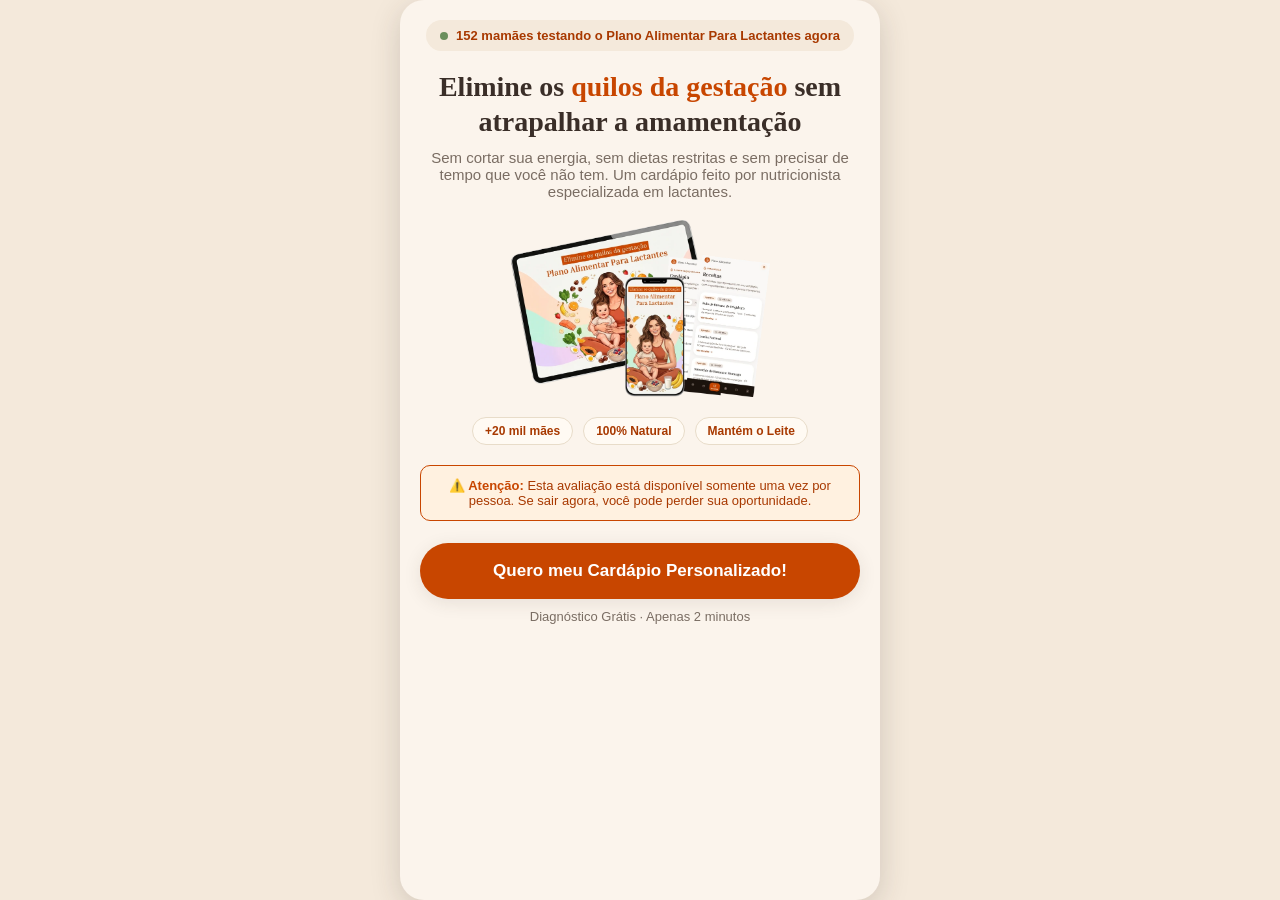
==== commit 5a465e44: "v5" ====
--- a/index.html
+++ b/index.html
@@ -26,6 +26,15 @@
 /></noscript>
 <!-- End Meta Pixel Code -->
 
+<script type="text/javascript">
+    (function(c,l,a,r,i,t,y){
+        c[a]=c[a]||function(){(c[a].q=c[a].q||[]).push(arguments)};
+        t=l.createElement(r);t.async=1;t.src="https://www.clarity.ms/tag/"+i;
+        y=l.getElementsByTagName(r)[0];y.parentNode.insertBefore(t,y);
+    })(window, document, "clarity", "script", "yhc93lc42y");
+</script>
+
+
 </head>
 <body>
 <div id="app-shell">
@@ -855,6 +864,7 @@
         <p>Engravidei com 69 kg e cheguei ao fim da gestação com 83 kg. Depois do parto vieram as noites mal dormidas, a ansiedade e o cansaço, e eu buscava conforto na comida. Sem perceber, entrei num ciclo de compulsão alimentar que me manteve cerca de 8 kg acima do meu peso por oito meses.</p>
         <p>O mais difícil não era o número da balança, era não me reconhecer no espelho. Até que decidi mudar, não só o corpo, mas a forma como eu lidava com minhas emoções. Reorganizei minha rotina e minha alimentação, e eliminei 10 kg em apenas 3 meses.</p>
         <p>Hoje, quando acompanho outras mães, entendo exatamente o que elas sentem, porque eu vivi isso. Se você está nesse ciclo agora, saiba que não precisa continuar presa nele. Eu consegui, e você também pode conseguir.</p>
+        <p class="bio-crn">CRN/9 29522</p>
       </div>
 
       <img class="foto-real" src="assets/etapas/etapa25-bio/destaque.webp" alt="Foto da nutricionista grávida, com a família" style="margin-bottom:14px;">
--- a/css/styles.css
+++ b/css/styles.css
@@ -1083,6 +1083,13 @@
   color: var(--cor-texto);
 }
 .bio-card p:last-child { margin-bottom: 0; }
+.bio-card p.bio-crn {
+  text-align: right;
+  font-size: 11px;
+  color: var(--cor-texto-claro);
+  letter-spacing: 0.02em;
+  margin-top: 10px;
+}
 .bio-reforco {
   text-align: center;
   font-weight: 700;
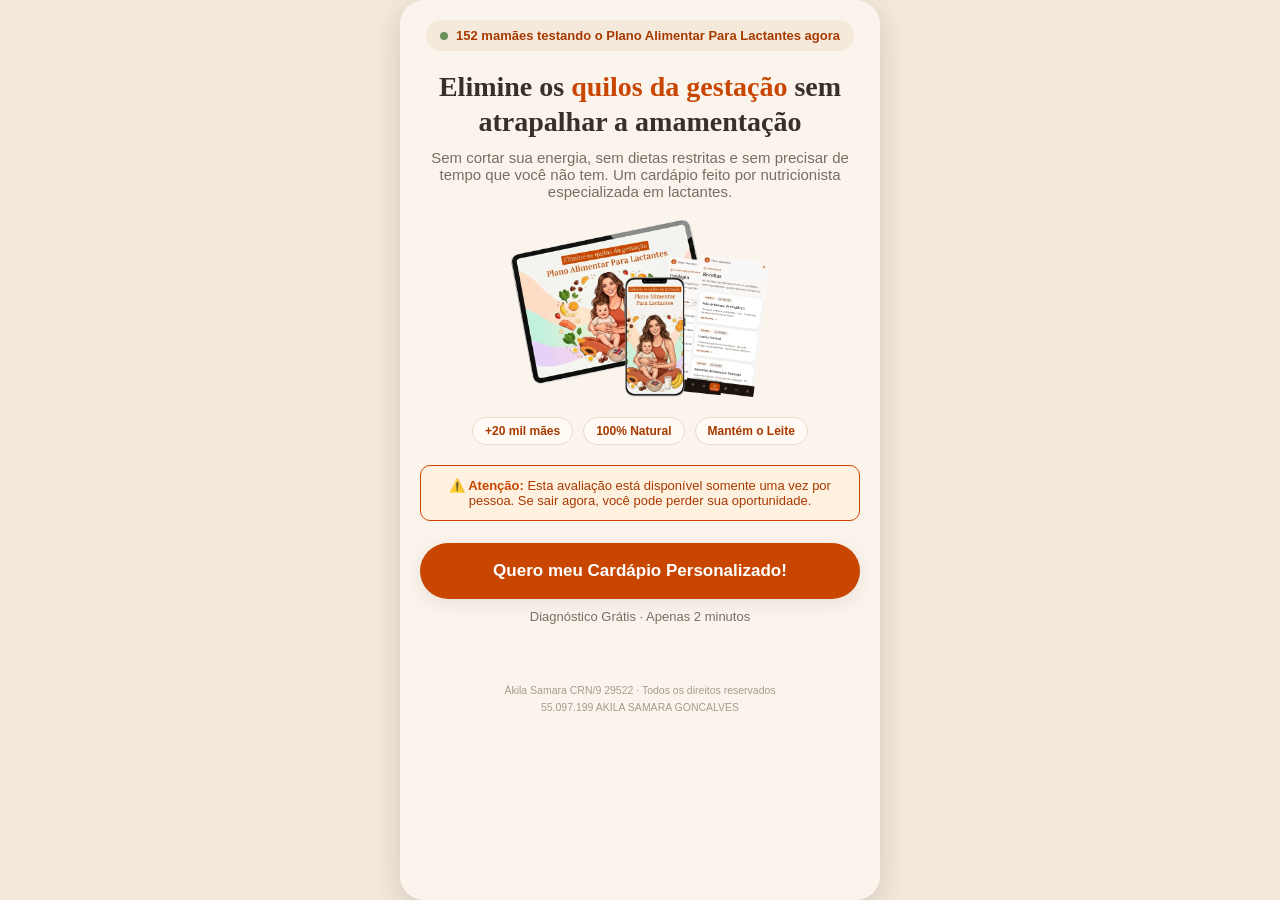
==== commit 57d432a3: "v6" ====
--- a/index.html
+++ b/index.html
@@ -875,6 +875,11 @@
     </section>
 
   </main>
+
+  <footer class="rodape-legal">
+    Ákila Samara CRN/9 29522 · Todos os direitos reservados<br>
+    55.097.199 AKILA SAMARA GONCALVES
+  </footer>
 </div>
 
 <!-- Toasts de notificação de compra fake -->
--- a/css/styles.css
+++ b/css/styles.css
@@ -381,6 +381,14 @@
   margin-top: 10px;
 }
 
+.rodape-legal {
+  text-align: center;
+  font-size: 10.5px;
+  line-height: 1.6;
+  color: var(--cor-texto-claro);
+  padding: 14px 20px 18px;
+}
+
 /* ---------- Etapa 0: abertura ---------- */
 
 .contador-social {
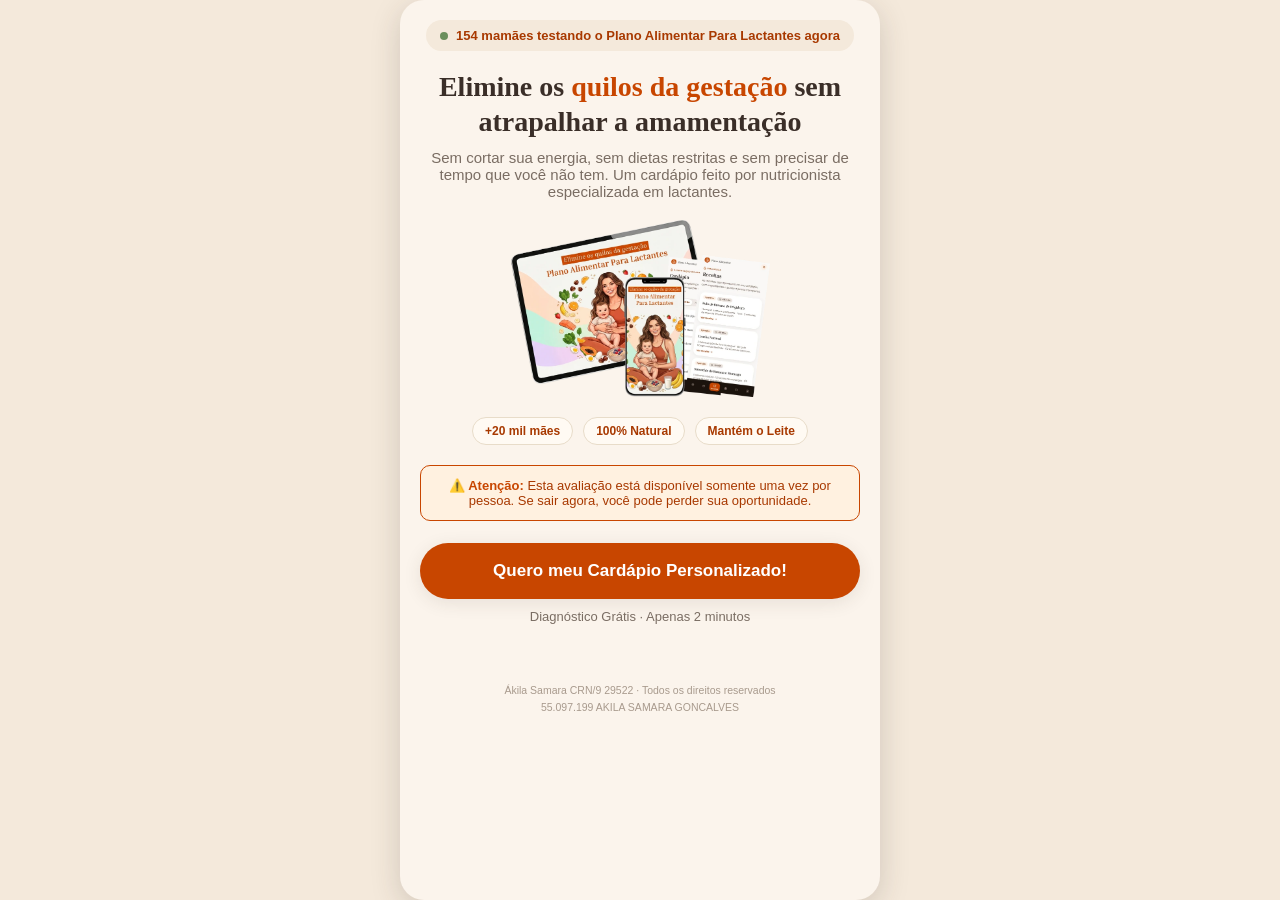
==== commit 9c284351: "v7" ====
--- a/index.html
+++ b/index.html
@@ -836,10 +836,6 @@
         <p class="caso-autor oculto">[Nome], [idade] anos, [Cidade]</p>
       </div>
 
-      <div class="conteudo-pendente">
-        [Print real de Stories ou comentário do Instagram entra aqui]
-      </div>
-
       <!-- 25f: Resumindo -->
       <div class="bloco-resumo">
         <h3 class="secao-titulo-menor" style="margin-top:0;">Resumindo...</h3>
--- a/css/styles.css
+++ b/css/styles.css
@@ -1106,16 +1106,6 @@
   margin: 4px 0 16px;
 }
 
-.conteudo-pendente {
-  border: 1px dashed var(--cor-texto-claro);
-  border-radius: var(--raio);
-  padding: 18px;
-  margin-bottom: 22px;
-  color: var(--cor-texto-claro);
-  font-size: 13px;
-  text-align: center;
-}
-
 .secao-titulo-menor {
   font-size: 17px;
   margin: 26px 0 12px;
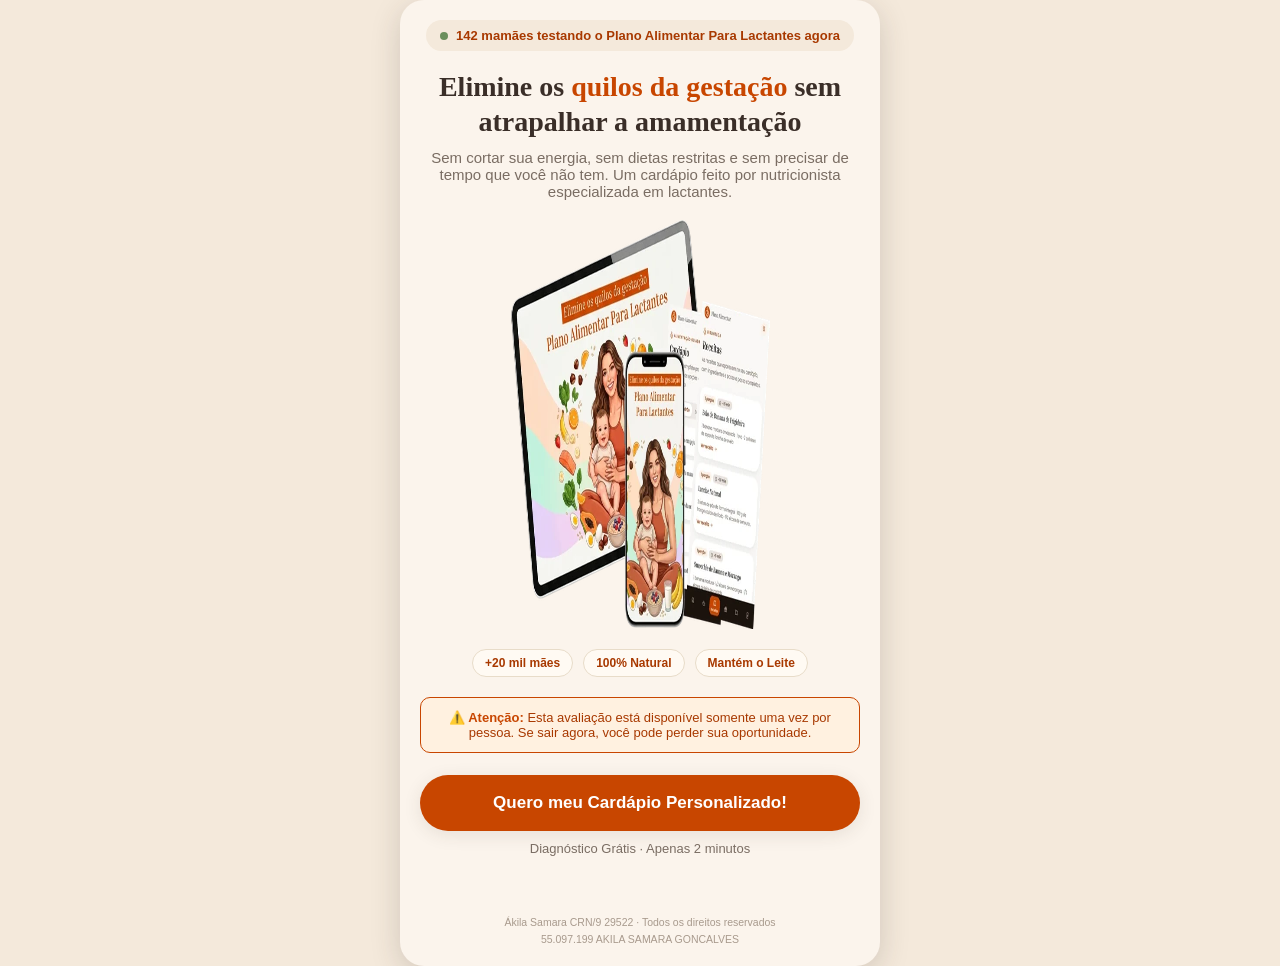
==== commit 93e88d82: "otimização" ====
--- a/index.html
+++ b/index.html
@@ -7,6 +7,7 @@
 <title>Plano Alimentar Para Lactantes | Diagnóstico Gratuito</title>
 <meta name="description" content="Descubra em 2 minutos seu cardápio personalizado para emagrecer sem atrapalhar a amamentação.">
 <link rel="stylesheet" href="css/styles.css">
+<link rel="preload" as="image" href="assets/etapas/etapa00-abertura/produto-mockup.webp" fetchpriority="high">
 
 <!-- Meta Pixel Code -->
 <script>
@@ -14,10 +15,7 @@
 {if(f.fbq)return;n=f.fbq=function(){n.callMethod?
 n.callMethod.apply(n,arguments):n.queue.push(arguments)};
 if(!f._fbq)f._fbq=n;n.push=n;n.loaded=!0;n.version='2.0';
-n.queue=[];t=b.createElement(e);t.async=!0;
-t.src=v;s=b.getElementsByTagName(e)[0];
-s.parentNode.insertBefore(t,s)}(window, document,'script',
-'https://connect.facebook.net/en_US/fbevents.js');
+n.queue=[]}(window, document,'script');
 fbq('init', '1073323022234648');
 fbq('track', 'PageView');
 </script>
@@ -26,12 +24,34 @@
 /></noscript>
 <!-- End Meta Pixel Code -->
 
-<script type="text/javascript">
-    (function(c,l,a,r,i,t,y){
-        c[a]=c[a]||function(){(c[a].q=c[a].q||[]).push(arguments)};
-        t=l.createElement(r);t.async=1;t.src="https://www.clarity.ms/tag/"+i;
-        y=l.getElementsByTagName(r)[0];y.parentNode.insertBefore(t,y);
-    })(window, document, "clarity", "script", "yhc93lc42y");
+<!--
+  Os scripts pesados do Pixel e do Clarity (113 KB + 25 KB, de domínios
+  externos) só são baixados depois que a página termina de carregar.
+  Isso tira os dois do caminho crítico de carregamento (LCP), sem
+  perder rastreamento: os eventos fbq() acima já ficam na fila e são
+  disparados assim que o fbevents.js real chega.
+-->
+<script>
+function carregarScriptsDeAnaliseAdiados() {
+  var fb = document.createElement("script");
+  fb.async = true;
+  fb.src = "https://connect.facebook.net/en_US/fbevents.js";
+  document.head.appendChild(fb);
+
+  (function (c, l, a, r, i, t, y) {
+    c[a] = c[a] || function () { (c[a].q = c[a].q || []).push(arguments); };
+    t = l.createElement(r); t.async = 1; t.src = "https://www.clarity.ms/tag/" + i;
+    y = l.getElementsByTagName(r)[0]; y.parentNode.insertBefore(t, y);
+  })(window, document, "clarity", "script", "yhc93lc42y");
+}
+
+if (document.readyState === "complete") {
+  setTimeout(carregarScriptsDeAnaliseAdiados, 1200);
+} else {
+  window.addEventListener("load", function () {
+    setTimeout(carregarScriptsDeAnaliseAdiados, 1200);
+  });
+}
 </script>
 
 
@@ -58,7 +78,7 @@
       <h1 class="abertura-headline">Elimine os <span class="destaque">quilos da gestação</span> sem atrapalhar a amamentação</h1>
       <p class="abertura-sub">Sem cortar sua energia, sem dietas restritas e sem precisar de tempo que você não tem. Um cardápio feito por nutricionista especializada em lactantes.</p>
 
-      <img class="abertura-imagem foto-real" src="assets/etapas/etapa00-abertura/produto-mockup.webp" alt="Mockup do tablet e celular exibindo o Plano Alimentar Para Lactantes">
+      <img class="abertura-imagem foto-real" loading="eager" fetchpriority="high" decoding="async" width="600" height="409" src="assets/etapas/etapa00-abertura/produto-mockup.webp" alt="Mockup do tablet e celular exibindo o Plano Alimentar Para Lactantes">
 
       <div class="selos">
         <span class="selo">+20 mil mães</span>
@@ -123,19 +143,19 @@
       <p class="etapa-subtitulo">Selecione a opção que mais te descreve</p>
       <div class="grade-opcoes" data-tipo="single" data-campo="corpoImagem" data-proxima="3">
         <button type="button" class="opcao-cartao" data-valor="tipo1">
-          <img class="foto-real" src="assets/etapas/etapa02-corpo/tipo1.webp" alt="Ilustração de corpo feminino, tipo 1">
+          <img class="foto-real" loading="lazy" decoding="async" width="600" height="600" src="assets/etapas/etapa02-corpo/tipo1.webp" alt="Ilustração de corpo feminino, tipo 1">
           <span class="opcao-cartao-label">Tipo 1</span>
         </button>
         <button type="button" class="opcao-cartao" data-valor="tipo2">
-          <img class="foto-real" src="assets/etapas/etapa02-corpo/tipo2.webp" alt="Ilustração de corpo feminino, tipo 2">
+          <img class="foto-real" loading="lazy" decoding="async" width="600" height="600" src="assets/etapas/etapa02-corpo/tipo2.webp" alt="Ilustração de corpo feminino, tipo 2">
           <span class="opcao-cartao-label">Tipo 2</span>
         </button>
         <button type="button" class="opcao-cartao" data-valor="tipo3">
-          <img class="foto-real" src="assets/etapas/etapa02-corpo/tipo3.webp" alt="Ilustração de corpo feminino, tipo 3">
+          <img class="foto-real" loading="lazy" decoding="async" width="600" height="600" src="assets/etapas/etapa02-corpo/tipo3.webp" alt="Ilustração de corpo feminino, tipo 3">
           <span class="opcao-cartao-label">Tipo 3</span>
         </button>
         <button type="button" class="opcao-cartao" data-valor="tipo4">
-          <img class="foto-real" src="assets/etapas/etapa02-corpo/tipo4.webp" alt="Ilustração de corpo feminino, tipo 4">
+          <img class="foto-real" loading="lazy" decoding="async" width="600" height="600" src="assets/etapas/etapa02-corpo/tipo4.webp" alt="Ilustração de corpo feminino, tipo 4">
           <span class="opcao-cartao-label">Tipo 4</span>
         </button>
       </div>
@@ -282,21 +302,21 @@
       <h2 class="etapa-titulo">Veja as transformações de quem já usou o Plano Alimentar</h2>
 
       <div class="caso-social">
-        <img class="foto-real" src="assets/etapas/etapa08-prova-social-1/caso-01.webp" alt="Foto antes e depois real, caso 1">
+        <img class="foto-real" loading="lazy" decoding="async" width="800" height="800" src="assets/etapas/etapa08-prova-social-1/caso-01.webp" alt="Foto antes e depois real, caso 1">
         <span class="caso-tag-resultado oculto">[Resultado real: -X kg em Y semanas]</span>
         <p class="caso-depoimento oculto">"[Depoimento real da paciente entra aqui.]"</p>
         <p class="caso-autor oculto">[Nome], [idade] anos, [Cidade]</p>
       </div>
 
       <div class="caso-social">
-        <img class="foto-real" src="assets/etapas/etapa08-prova-social-1/caso-02.webp" alt="Foto antes e depois real, caso 2">
+        <img class="foto-real" loading="lazy" decoding="async" width="800" height="800" src="assets/etapas/etapa08-prova-social-1/caso-02.webp" alt="Foto antes e depois real, caso 2">
         <span class="caso-tag-resultado oculto">[Resultado real: -X kg em Y semanas]</span>
         <p class="caso-depoimento oculto">"[Depoimento real da paciente entra aqui.]"</p>
         <p class="caso-autor oculto">[Nome], [idade] anos, [Cidade]</p>
       </div>
 
       <div class="caso-social">
-        <img class="foto-real" src="assets/etapas/etapa08-prova-social-1/caso-03.webp" alt="Foto antes e depois real, caso 3">
+        <img class="foto-real" loading="lazy" decoding="async" width="800" height="800" src="assets/etapas/etapa08-prova-social-1/caso-03.webp" alt="Foto antes e depois real, caso 3">
         <span class="caso-tag-resultado oculto">[Resultado real: -X kg em Y semanas]</span>
         <p class="caso-depoimento oculto">"[Depoimento real da paciente entra aqui.]"</p>
         <p class="caso-autor oculto">[Nome], [idade] anos, [Cidade]</p>
@@ -376,9 +396,9 @@
         💚 O Plano Alimentar Para Lactantes foi desenhado do outro jeito: pensado para aumentar a produção de leite e, ao mesmo tempo, acelerar a queima de gordura, sem passar fome e sem comprometer sua energia.
       </div>
 
-      <img class="foto-real" src="assets/etapas/etapa12-depoimento/depoimento-01.webp" alt="Print real de depoimento de paciente" style="margin-bottom:12px;">
-      <img class="foto-real" src="assets/etapas/etapa12-depoimento/depoimento-02.webp" alt="Print real de depoimento de paciente" style="margin-bottom:12px;">
-      <img class="foto-real" src="assets/etapas/etapa12-depoimento/depoimento-03.webp" alt="Print real de depoimento de paciente">
+      <img class="foto-real" loading="lazy" decoding="async" width="800" height="474" src="assets/etapas/etapa12-depoimento/depoimento-01.webp" alt="Print real de depoimento de paciente" style="margin-bottom:12px;">
+      <img class="foto-real" loading="lazy" decoding="async" width="800" height="608" src="assets/etapas/etapa12-depoimento/depoimento-02.webp" alt="Print real de depoimento de paciente" style="margin-bottom:12px;">
+      <img class="foto-real" loading="lazy" decoding="async" width="800" height="487" src="assets/etapas/etapa12-depoimento/depoimento-03.webp" alt="Print real de depoimento de paciente">
 
       <!-- Depoimento ainda fictício, placeholder até a cliente enviar o texto real -->
       <div class="bloco-borda-destaque">
@@ -410,7 +430,7 @@
       <span class="tag-pill">🔥 Menos inchaço, resultado real</span>
       <h2 class="etapa-titulo" style="font-size:21px;">Por que algumas mães <span class="destaque">emagrecem fácil</span> enquanto você luta para perder qualquer quilo?</h2>
 
-      <img class="foto-real" src="assets/etapas/etapa13-antes-depois/antes-depois.webp" alt="Foto antes e depois real" style="margin-bottom:16px;">
+      <img class="foto-real" loading="lazy" decoding="async" width="800" height="1310" src="assets/etapas/etapa13-antes-depois/antes-depois.webp" alt="Foto antes e depois real" style="margin-bottom:16px;">
 
       <p>Dieta restritiva no pós-parto retém líquido e acumula inflamação. A causa costuma ser cortisol elevado, sono ruim e uma alimentação desajustada pra essa fase. O resultado é o peso travado mesmo quando você sente que está "fazendo tudo certo".</p>
 
@@ -609,19 +629,19 @@
       <p class="etapa-subtitulo" style="text-align:center;">Conversas reais entre a nutricionista e pacientes</p>
 
       <div class="conversa-bloco">
-        <img class="foto-real" src="assets/etapas/etapa22-conversas/conversa-01.webp" alt="Print real de conversa 1">
+        <img class="foto-real" loading="lazy" decoding="async" width="800" height="328" src="assets/etapas/etapa22-conversas/conversa-01.webp" alt="Print real de conversa 1">
       </div>
       <div class="conversa-bloco">
-        <img class="foto-real" src="assets/etapas/etapa22-conversas/conversa-02.webp" alt="Print real de conversa 2">
+        <img class="foto-real" loading="lazy" decoding="async" width="800" height="548" src="assets/etapas/etapa22-conversas/conversa-02.webp" alt="Print real de conversa 2">
       </div>
       <div class="conversa-bloco">
-        <img class="foto-real" src="assets/etapas/etapa22-conversas/conversa-03.webp" alt="Print real de conversa 3">
+        <img class="foto-real" loading="lazy" decoding="async" width="800" height="875" src="assets/etapas/etapa22-conversas/conversa-03.webp" alt="Print real de conversa 3">
       </div>
       <div class="conversa-bloco">
-        <img class="foto-real" src="assets/etapas/etapa22-conversas/conversa-04.webp" alt="Print real de conversa 4">
+        <img class="foto-real" loading="lazy" decoding="async" width="800" height="753" src="assets/etapas/etapa22-conversas/conversa-04.webp" alt="Print real de conversa 4">
       </div>
       <div class="conversa-bloco">
-        <img class="foto-real" src="assets/etapas/etapa22-conversas/conversa-05.webp" alt="Print real de conversa 5">
+        <img class="foto-real" loading="lazy" decoding="async" width="800" height="287" src="assets/etapas/etapa22-conversas/conversa-05.webp" alt="Print real de conversa 5">
       </div>
 
       <div class="bloco-borda-destaque">
@@ -656,7 +676,7 @@
 
         <div class="loading-social" id="loading-social">
           <div class="caso-social">
-            <img class="foto-real" src="assets/etapas/etapa23-loading/antes-depois.webp" alt="Foto antes e depois real, resultado verificado">
+            <img class="foto-real" loading="lazy" decoding="async" width="800" height="1149" src="assets/etapas/etapa23-loading/antes-depois.webp" alt="Foto antes e depois real, resultado verificado">
             <span class="caso-tag-resultado">Resultado Verificado</span>
             <p class="caso-depoimento oculto">"[Depoimento curto real entra aqui.]"</p>
           </div>
@@ -818,19 +838,19 @@
       <h3 class="secao-titulo-menor">Mais de 20 mil mães estão secando de forma saudável e segura com o Plano Alimentar!</h3>
 
       <div class="caso-social">
-        <img class="foto-real" src="assets/etapas/etapa25-prova-social-2/caso-01.webp" alt="Foto antes e depois real, oferta final, caso 1">
+        <img class="foto-real" loading="lazy" decoding="async" width="800" height="1005" src="assets/etapas/etapa25-prova-social-2/caso-01.webp" alt="Foto antes e depois real, oferta final, caso 1">
         <span class="caso-tag-resultado oculto">[Resultado real: -X kg em Y semanas]</span>
         <p class="caso-depoimento oculto">"[Depoimento real da paciente entra aqui.]"</p>
         <p class="caso-autor oculto">[Nome], [idade] anos, [Cidade]</p>
       </div>
       <div class="caso-social">
-        <img class="foto-real" src="assets/etapas/etapa25-prova-social-2/caso-02.webp" alt="Foto antes e depois real, oferta final, caso 2">
+        <img class="foto-real" loading="lazy" decoding="async" width="800" height="1005" src="assets/etapas/etapa25-prova-social-2/caso-02.webp" alt="Foto antes e depois real, oferta final, caso 2">
         <span class="caso-tag-resultado oculto">[Resultado real: -X kg em Y semanas]</span>
         <p class="caso-depoimento oculto">"[Depoimento real da paciente entra aqui.]"</p>
         <p class="caso-autor oculto">[Nome], [idade] anos, [Cidade]</p>
       </div>
       <div class="caso-social">
-        <img class="foto-real" src="assets/etapas/etapa25-prova-social-2/caso-03.webp" alt="Foto antes e depois real, oferta final, caso 3">
+        <img class="foto-real" loading="lazy" decoding="async" width="800" height="1685" src="assets/etapas/etapa25-prova-social-2/caso-03.webp" alt="Foto antes e depois real, oferta final, caso 3">
         <span class="caso-tag-resultado oculto">[Resultado real: -X kg em Y semanas]</span>
         <p class="caso-depoimento oculto">"[Depoimento real da paciente entra aqui.]"</p>
         <p class="caso-autor oculto">[Nome], [idade] anos, [Cidade]</p>
@@ -854,7 +874,7 @@
       <!-- 25g: bio da nutricionista -->
       <div class="bio-card">
         <span class="tag-pill">👋 Quem sou eu?</span>
-        <img class="bio-foto-perfil" src="assets/etapas/etapa25-bio/perfil.webp" alt="Foto de Ákila Samara">
+        <img class="bio-foto-perfil" loading="lazy" decoding="async" width="1080" height="1080" src="assets/etapas/etapa25-bio/perfil.webp" alt="Foto de Ákila Samara">
         <p class="bio-nome">Ákila Samara</p>
         <p>Sou nutricionista desde 2016 e, durante quase toda a minha vida adulta, sempre tive um biotipo magro. Achava que comer sem me preocupar seria minha realidade para sempre. Então a maternidade mudou tudo.</p>
         <p>Engravidei com 69 kg e cheguei ao fim da gestação com 83 kg. Depois do parto vieram as noites mal dormidas, a ansiedade e o cansaço, e eu buscava conforto na comida. Sem perceber, entrei num ciclo de compulsão alimentar que me manteve cerca de 8 kg acima do meu peso por oito meses.</p>
@@ -863,7 +883,7 @@
         <p class="bio-crn">CRN/9 29522</p>
       </div>
 
-      <img class="foto-real" src="assets/etapas/etapa25-bio/destaque.webp" alt="Foto da nutricionista grávida, com a família" style="margin-bottom:14px;">
+      <img class="foto-real" loading="lazy" decoding="async" width="750" height="750" src="assets/etapas/etapa25-bio/destaque.webp" alt="Foto da nutricionista grávida, com a família" style="margin-bottom:14px;">
       <p class="bio-reforco">Eu vivi essa transformação e agora é a sua vez! Aproveite agora, você não vai encontrar essa oferta depois.</p>
       <button type="button" class="btn btn-primario btn-grande" id="btn-checkout-bio">✅ Quero garantir meu acesso agora →</button>
 
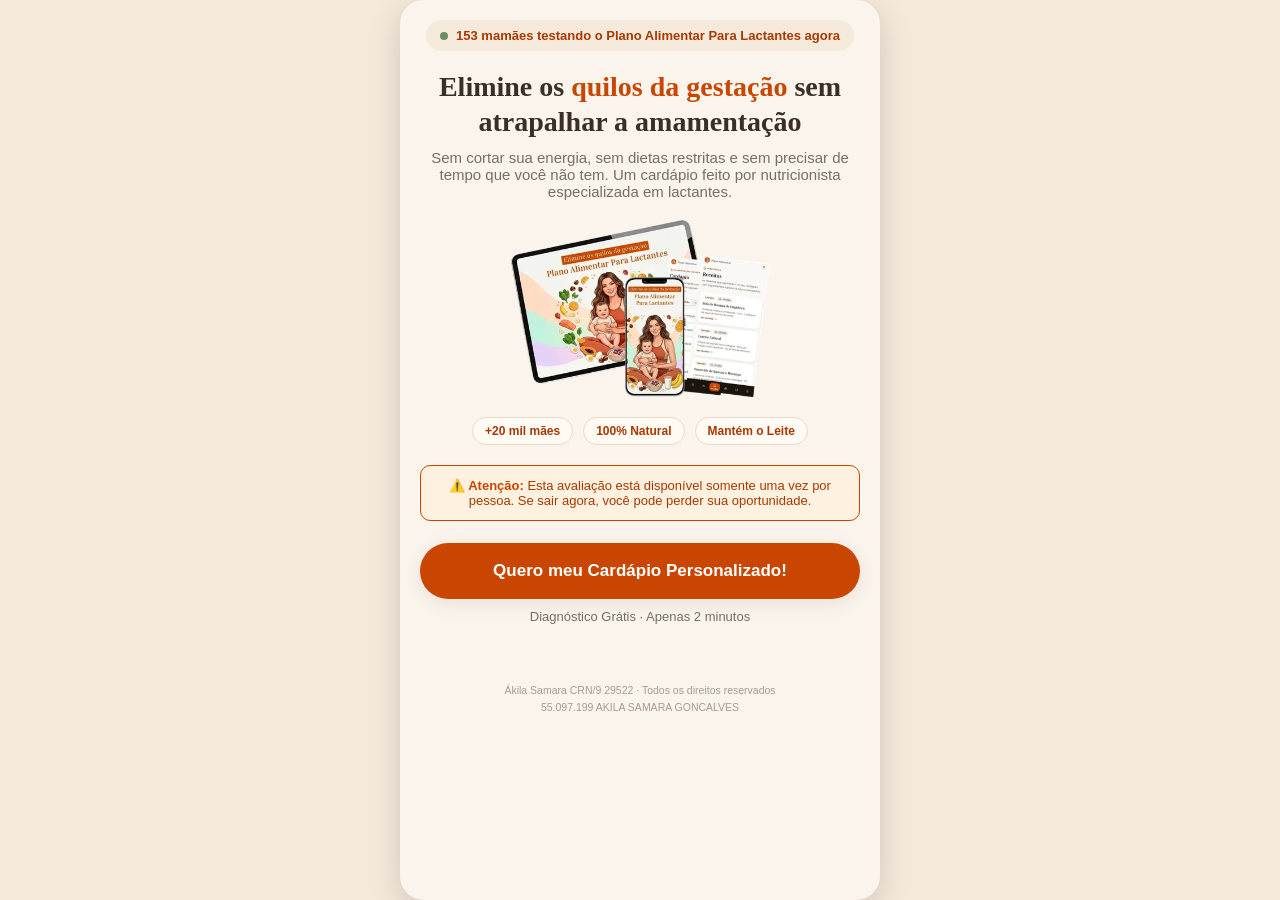
==== commit ccd99edf: "v9" ====
--- a/index.html
+++ b/index.html
@@ -6,7 +6,1232 @@
 <meta name="theme-color" content="#fbf4ec">
 <title>Plano Alimentar Para Lactantes | Diagnóstico Gratuito</title>
 <meta name="description" content="Descubra em 2 minutos seu cardápio personalizado para emagrecer sem atrapalhar a amamentação.">
-<link rel="stylesheet" href="css/styles.css">
+<style>
+/* CSS inline (copiado de css/styles.css) pra eliminar a requisicao
+   externa que bloqueia a renderizacao inicial da pagina. O arquivo
+   css/styles.css continua sendo a fonte pra editar; depois de
+   editar, rode scripts/inlinar-css.py novamente pra sincronizar. */
+/* =========================================================
+   Plano Alimentar Para Lactantes — Quiz de Vendas
+   Identidade visual própria: laranja vibrante como cor
+   primária (energia e ação) sobre neutro claro (creme),
+   com verde-sálvia reservado só para sinais semânticos de
+   "saudável/positivo" (barra de IMC, comparação com/sem
+   cardápio). Tipografia via stacks de sistema (sem fontes
+   externas) para manter o carregamento rápido em tráfego de
+   anúncio mobile.
+
+   --cor-primaria / --cor-primaria-escura foram calibradas
+   para manter contraste AA (>= 4.5:1) contra texto branco,
+   mesmo sendo tons de laranja bem saturados.
+   ========================================================= */
+
+:root {
+  --cor-primaria: #c84600;
+  --cor-primaria-escura: #a83900;
+  --cor-primaria-clara: #fbe1c9;
+  --cor-secundaria: #7c9473;
+  --cor-secundaria-escura: #5f7654;
+  --cor-fundo: #fbf4ec;
+  --cor-fundo-alt: #f4e9db;
+  --cor-cartao: #fffaf3;
+  --cor-borda: #e8dcc9;
+  --cor-texto: #3a2e28;
+  --cor-texto-suave: #7a6d63;
+  --cor-texto-claro: #a89a8d;
+  --cor-sucesso: #6b8f5c;
+  --cor-alerta: #c0392b;
+  --cor-branco: #ffffff;
+
+  --fonte-titulo: Georgia, "Iowan Old Style", "Palatino Linotype", "Book Antiqua", serif;
+  --fonte-corpo: -apple-system, BlinkMacSystemFont, "Segoe UI", Roboto, Helvetica, Arial, sans-serif;
+
+  --raio: 16px;
+  --raio-pequeno: 10px;
+  --sombra: 0 4px 18px rgba(58, 46, 40, 0.10);
+  --sombra-forte: 0 8px 30px rgba(58, 46, 40, 0.18);
+  --largura-max: 480px;
+}
+
+* { box-sizing: border-box; }
+
+html, body {
+  margin: 0;
+  padding: 0;
+  background: var(--cor-fundo);
+  color: var(--cor-texto);
+  font-family: var(--fonte-corpo);
+  -webkit-text-size-adjust: 100%;
+}
+
+body {
+  min-height: 100vh;
+  overflow-x: hidden;
+}
+
+h1, h2, h3 {
+  font-family: var(--fonte-titulo);
+  line-height: 1.25;
+  margin: 0 0 8px;
+  color: var(--cor-texto);
+}
+
+p { margin: 0 0 12px; }
+
+button {
+  font-family: inherit;
+  cursor: pointer;
+}
+
+img { max-width: 100%; display: block; }
+
+.oculto { display: none !important; }
+
+/* ---------- Shell do app ---------- */
+
+#app-shell {
+  max-width: var(--largura-max);
+  margin: 0 auto;
+  min-height: 100vh;
+  background: var(--cor-fundo);
+  position: relative;
+  display: flex;
+  flex-direction: column;
+}
+
+/* ---------- Barra de progresso ---------- */
+
+#barra-progresso-wrap {
+  position: sticky;
+  top: 0;
+  z-index: 40;
+  background: var(--cor-fundo);
+  padding: 10px 16px 8px;
+  display: flex;
+  align-items: center;
+  gap: 10px;
+  border-bottom: 1px solid var(--cor-borda);
+}
+
+#btn-voltar {
+  background: none;
+  border: none;
+  color: var(--cor-primaria-escura);
+  font-size: 22px;
+  line-height: 1;
+  padding: 4px 6px;
+  border-radius: 8px;
+  flex-shrink: 0;
+}
+#btn-voltar:active { background: var(--cor-fundo-alt); }
+
+.barra-progresso-track {
+  flex: 1;
+  height: 8px;
+  background: var(--cor-borda);
+  border-radius: 999px;
+  overflow: hidden;
+}
+.barra-progresso-fill {
+  height: 100%;
+  width: 0%;
+  background: linear-gradient(90deg, var(--cor-primaria-clara), var(--cor-primaria));
+  border-radius: 999px;
+  transition: width 0.4s ease;
+}
+
+/* ---------- Etapas ---------- */
+
+.etapa {
+  display: none;
+  flex-direction: column;
+  padding: 20px 20px 32px;
+}
+.etapa.etapa-ativa {
+  flex: 1;
+  display: flex;
+  animation: entrarEtapa 0.35s ease;
+}
+
+@keyframes entrarEtapa {
+  from { opacity: 0; transform: translateY(10px); }
+  to { opacity: 1; transform: translateY(0); }
+}
+
+.etapa-tag {
+  display: inline-flex;
+  align-items: center;
+  gap: 5px;
+  align-self: flex-start;
+  background: var(--cor-primaria-clara);
+  color: var(--cor-primaria-escura);
+  font-size: 12px;
+  font-weight: 700;
+  letter-spacing: 0.02em;
+  padding: 5px 12px;
+  border-radius: 999px;
+  margin-bottom: 12px;
+}
+
+.etapa-titulo {
+  font-size: 24px;
+  margin-bottom: 6px;
+}
+
+.emoji-topo {
+  font-size: 40px;
+  text-align: center;
+  margin: 0 0 10px;
+  line-height: 1;
+}
+
+.etapa-subtitulo {
+  color: var(--cor-texto-suave);
+  font-size: 15px;
+  margin-bottom: 22px;
+}
+
+/* ---------- Utilidades de destaque reutilizáveis ---------- */
+
+/* Trecho de frase em destaque (dentro de títulos, ex: "quilos da gestação") */
+.destaque {
+  color: var(--cor-primaria);
+}
+
+/* Tag discreta em formato pill, com emoji + texto curto (etapas 8, 12, 13) */
+.tag-pill {
+  display: inline-flex;
+  align-items: center;
+  gap: 6px;
+  align-self: flex-start;
+  background: var(--cor-primaria-clara);
+  color: var(--cor-primaria-escura);
+  font-size: 12px;
+  font-weight: 700;
+  padding: 5px 12px;
+  border-radius: 999px;
+  margin-bottom: 10px;
+}
+
+/* Faixa/barra sólida chamativa, cor primária cheia (etapas 8 e 21) */
+.faixa-destaque {
+  background: var(--cor-primaria);
+  color: var(--cor-branco);
+  font-weight: 700;
+  font-size: 13px;
+  text-align: center;
+  padding: 10px 14px;
+  border-radius: var(--raio-pequeno);
+  margin-bottom: 16px;
+}
+
+/* Bloco com fundo tintado (cor primária bem clara) e borda na cor primária cheia */
+.bloco-borda-destaque {
+  background: var(--cor-primaria-clara);
+  border: 1.5px solid var(--cor-primaria);
+  border-radius: var(--raio);
+  padding: 14px 16px;
+  margin: 14px 0;
+  font-size: 14px;
+  color: var(--cor-texto);
+}
+.bloco-borda-destaque strong { color: var(--cor-primaria-escura); }
+.checklist-titulo {
+  font-weight: 700;
+  color: var(--cor-primaria-escura);
+  margin: 0 0 8px;
+}
+.checklist-lista {
+  list-style: none;
+  margin: 0;
+  padding: 0;
+}
+.checklist-lista li {
+  padding: 4px 0;
+  font-size: 14px;
+}
+
+/* ---------- Opções (single/multi select) ---------- */
+
+.lista-opcoes {
+  display: flex;
+  flex-direction: column;
+  gap: 10px;
+  margin-bottom: 18px;
+}
+
+.opcao {
+  display: flex;
+  align-items: center;
+  gap: 12px;
+  width: 100%;
+  text-align: left;
+  background: var(--cor-cartao);
+  border: 2px solid var(--cor-borda);
+  border-radius: var(--raio);
+  padding: 14px 16px;
+  font-size: 16px;
+  color: var(--cor-texto);
+  transition: border-color 0.15s ease, background 0.15s ease, transform 0.1s ease;
+}
+
+.opcao:active { transform: scale(0.98); }
+
+.opcao.selecionada {
+  border-color: var(--cor-primaria);
+  background: var(--cor-primaria-clara);
+}
+
+.opcao-icone {
+  font-size: 26px;
+  flex-shrink: 0;
+  width: 34px;
+  text-align: center;
+}
+
+.opcao-texto { flex: 1; }
+
+.opcao-label {
+  font-weight: 600;
+  display: block;
+}
+
+.opcao-sub {
+  display: block;
+  font-size: 13px;
+  color: var(--cor-texto-suave);
+  margin-top: 2px;
+}
+
+.opcao-check {
+  width: 22px;
+  height: 22px;
+  border-radius: 6px;
+  border: 2px solid var(--cor-borda);
+  flex-shrink: 0;
+  display: flex;
+  align-items: center;
+  justify-content: center;
+  font-size: 14px;
+  color: var(--cor-branco);
+}
+.opcao.selecionada .opcao-check {
+  background: var(--cor-primaria);
+  border-color: var(--cor-primaria);
+}
+
+/* opções em grade (ilustrações de corpo) */
+.grade-opcoes {
+  display: grid;
+  grid-template-columns: 1fr 1fr;
+  gap: 12px;
+  margin-bottom: 18px;
+}
+.opcao-cartao {
+  background: var(--cor-cartao);
+  border: 2px solid var(--cor-borda);
+  border-radius: var(--raio);
+  padding: 10px;
+  text-align: center;
+  transition: border-color 0.15s ease, background 0.15s ease;
+}
+.opcao-cartao.selecionada {
+  border-color: var(--cor-primaria);
+  background: var(--cor-primaria-clara);
+}
+.opcao-cartao img {
+  border-radius: var(--raio-pequeno);
+  margin-bottom: 8px;
+  width: 100%;
+  height: auto;
+}
+.opcao-cartao-label { font-weight: 600; font-size: 14px; }
+
+/* ---------- Botões ---------- */
+
+.btn {
+  display: block;
+  width: 100%;
+  border: none;
+  border-radius: 999px;
+  padding: 16px 20px;
+  font-size: 16px;
+  font-weight: 700;
+  text-align: center;
+  text-decoration: none;
+}
+
+.btn-primario {
+  background: var(--cor-primaria);
+  color: var(--cor-branco);
+  box-shadow: var(--sombra);
+}
+.btn-primario:active { background: var(--cor-primaria-escura); }
+
+.btn-secundario {
+  background: var(--cor-branco);
+  color: var(--cor-primaria-escura);
+  border: 2px solid var(--cor-primaria);
+}
+
+.btn-texto {
+  background: none;
+  color: var(--cor-texto-suave);
+  font-weight: 500;
+  text-decoration: underline;
+  padding: 10px;
+}
+
+.btn-grande {
+  padding: 18px 20px;
+  font-size: 17px;
+}
+
+.microcopy {
+  text-align: center;
+  font-size: 13px;
+  color: var(--cor-texto-suave);
+  margin-top: 10px;
+}
+
+.rodape-legal {
+  text-align: center;
+  font-size: 10.5px;
+  line-height: 1.6;
+  color: var(--cor-texto-claro);
+  padding: 14px 20px 18px;
+}
+
+/* ---------- Etapa 0: abertura ---------- */
+
+.contador-social {
+  display: flex;
+  align-items: center;
+  gap: 8px;
+  background: var(--cor-fundo-alt);
+  border-radius: 999px;
+  padding: 8px 14px;
+  font-size: 13px;
+  font-weight: 600;
+  color: var(--cor-primaria-escura);
+  align-self: center;
+  margin-bottom: 18px;
+}
+.contador-ponto {
+  width: 8px;
+  height: 8px;
+  border-radius: 50%;
+  background: var(--cor-sucesso);
+  animation: pulsar 1.4s infinite;
+}
+@keyframes pulsar {
+  0%, 100% { opacity: 1; }
+  50% { opacity: 0.35; }
+}
+
+.abertura-headline {
+  font-size: 28px;
+  text-align: center;
+  margin-bottom: 10px;
+}
+.abertura-sub {
+  text-align: center;
+  color: var(--cor-texto-suave);
+  font-size: 15px;
+  margin-bottom: 20px;
+}
+.abertura-imagem {
+  margin: 0 auto 20px;
+  max-width: 260px;
+}
+.selos {
+  display: flex;
+  justify-content: center;
+  gap: 10px;
+  flex-wrap: wrap;
+  margin-bottom: 20px;
+}
+.selo {
+  background: var(--cor-cartao);
+  border: 1px solid var(--cor-borda);
+  border-radius: 999px;
+  padding: 6px 12px;
+  font-size: 12px;
+  font-weight: 600;
+  color: var(--cor-primaria-escura);
+}
+.aviso-box {
+  background: #fff1e0;
+  border: 1.5px solid var(--cor-primaria);
+  border-radius: var(--raio-pequeno);
+  padding: 12px 14px;
+  font-size: 13px;
+  color: var(--cor-primaria-escura);
+  margin-bottom: 22px;
+  text-align: center;
+}
+.aviso-box strong { color: var(--cor-primaria); }
+
+/* ---------- Placeholder genérico de imagem ---------- */
+
+.placeholder-imagem {
+  width: 100%;
+  border-radius: var(--raio);
+  border: 1px dashed var(--cor-primaria);
+  background: var(--cor-fundo-alt);
+  overflow: hidden;
+}
+
+/* ---------- Foto real (já substituiu o placeholder) ---------- */
+
+.foto-real {
+  width: 100%;
+  height: auto;
+  border-radius: var(--raio);
+  display: block;
+}
+
+/* ---------- Prova social (antes/depois) ---------- */
+
+.caso-social {
+  background: var(--cor-cartao);
+  border: 1px solid var(--cor-borda);
+  border-radius: var(--raio);
+  padding: 14px;
+  margin-bottom: 16px;
+  box-shadow: var(--sombra);
+}
+.caso-social img { border-radius: var(--raio-pequeno); margin-bottom: 10px; }
+.caso-tag-resultado {
+  display: inline-block;
+  background: var(--cor-primaria);
+  color: var(--cor-branco);
+  font-size: 12px;
+  font-weight: 700;
+  padding: 4px 10px;
+  border-radius: 999px;
+  margin-bottom: 8px;
+}
+.caso-depoimento {
+  font-style: italic;
+  color: var(--cor-texto);
+  margin-bottom: 8px;
+}
+.caso-autor {
+  font-size: 13px;
+  color: var(--cor-texto-suave);
+  font-weight: 600;
+}
+
+/* ---------- Campo de texto ---------- */
+
+.campo-texto {
+  width: 100%;
+  padding: 16px;
+  font-size: 17px;
+  border: 2px solid var(--cor-borda);
+  border-radius: var(--raio);
+  background: var(--cor-cartao);
+  color: var(--cor-texto);
+  margin-bottom: 20px;
+}
+.campo-texto:focus {
+  outline: none;
+  border-color: var(--cor-primaria);
+}
+
+/* ---------- Bloco educacional ---------- */
+
+.bloco-educacional {
+  background: var(--cor-fundo-alt);
+  border-radius: var(--raio);
+  padding: 18px;
+  margin-bottom: 16px;
+}
+.bloco-educacional h2 { font-size: 19px; }
+.bloco-educacional p { font-size: 15px; color: var(--cor-texto); }
+
+
+/* ---------- Slider numérico ---------- */
+
+.slider-box {
+  background: var(--cor-cartao);
+  border: 1px solid var(--cor-borda);
+  border-radius: var(--raio);
+  padding: 22px 18px;
+  margin-bottom: 20px;
+  text-align: center;
+}
+.slider-valor {
+  font-weight: 800;
+  font-size: 42px;
+  color: var(--cor-primaria-escura);
+  margin-bottom: 4px;
+}
+.slider-unidade {
+  font-size: 16px;
+  color: var(--cor-texto-suave);
+  margin-bottom: 18px;
+}
+.slider-controles {
+  display: flex;
+  align-items: center;
+  gap: 6px;
+}
+.slider-btn {
+  background: var(--cor-fundo-alt);
+  border: 1px solid var(--cor-borda);
+  border-radius: 10px;
+  width: 40px;
+  height: 40px;
+  font-size: 16px;
+  font-weight: 700;
+  color: var(--cor-primaria-escura);
+  flex-shrink: 0;
+  padding: 0;
+}
+.slider-btn:active { background: var(--cor-primaria-clara); }
+input[type="range"].slider-input {
+  flex: 1;
+  min-width: 0;
+  height: 8px;
+  border-radius: 999px;
+  accent-color: var(--cor-primaria);
+}
+.slider-meta {
+  margin-top: 16px;
+  font-size: 15px;
+  font-weight: 600;
+  color: var(--cor-secundaria-escura);
+  background: #eef3ec;
+  border-radius: var(--raio-pequeno);
+  padding: 10px;
+}
+
+/* ---------- Resultado / gráfico ---------- */
+
+.resultado-header {
+  text-align: center;
+  margin-bottom: 6px;
+}
+.resultado-eyebrow {
+  font-size: 13px;
+  color: var(--cor-texto-suave);
+  margin-bottom: 6px;
+}
+.resultado-titulo {
+  font-size: 24px;
+  margin-bottom: 6px;
+}
+.resultado-sub {
+  color: var(--cor-secundaria-escura);
+  font-weight: 600;
+  text-align: center;
+  margin-bottom: 18px;
+}
+
+/* Faixa cheia com a cor destaque para o resultado da Etapa 21 */
+.faixa-resultado {
+  background: var(--cor-primaria);
+  border-radius: var(--raio);
+  padding: 18px 20px;
+  margin-bottom: 18px;
+  text-align: center;
+}
+.faixa-resultado-eyebrow {
+  font-size: 13px;
+  color: rgba(255,255,255,0.85);
+  margin-bottom: 8px;
+}
+.faixa-resultado-titulo {
+  font-size: 22px;
+  color: var(--cor-branco);
+  margin-bottom: 10px;
+}
+.faixa-resultado-titulo .valor-inv {
+  color: #ffe6cf;
+}
+.faixa-resultado-sub {
+  color: var(--cor-branco);
+  font-weight: 700;
+  font-size: 14px;
+  margin: 0;
+}
+
+.faixa-secar-linha {
+  font-size: 15px;
+  font-weight: 600;
+  color: var(--cor-branco);
+  margin: 0;
+}
+.faixa-secar-numero {
+  font-size: 32px;
+  font-weight: 800;
+  color: var(--cor-branco);
+  margin: 4px 0 6px;
+}
+
+/* Tabela de marcos semanais da projeção (Etapa 21) */
+.tabela-projecao {
+  background: var(--cor-cartao);
+  border: 1px solid var(--cor-borda);
+  border-radius: var(--raio);
+  padding: 4px 16px;
+  margin-bottom: 16px;
+}
+.linha-projecao {
+  display: flex;
+  align-items: center;
+  gap: 10px;
+  padding: 11px 0;
+  border-bottom: 1px dashed var(--cor-borda);
+  font-size: 14px;
+}
+.linha-projecao:last-child { border-bottom: none; }
+.linha-projecao-icone { font-size: 15px; flex-shrink: 0; width: 20px; text-align: center; }
+.linha-projecao-peso { font-weight: 700; width: 60px; flex-shrink: 0; }
+.linha-projecao-rotulo { color: var(--cor-texto-suave); flex: 1; text-align: right; }
+.linha-projecao.meta { color: var(--cor-primaria-escura); }
+.linha-projecao.meta .linha-projecao-peso { color: var(--cor-primaria); }
+.linha-projecao.meta .linha-projecao-rotulo { color: var(--cor-primaria-escura); font-weight: 700; }
+
+.grafico-box {
+  background: var(--cor-cartao);
+  border: 1px solid var(--cor-borda);
+  border-radius: var(--raio);
+  padding: 14px 10px;
+  margin-bottom: 18px;
+}
+.grafico-box canvas { width: 100%; display: block; }
+.texto-projecao {
+  font-size: 15px;
+  text-align: center;
+  color: var(--cor-texto);
+  margin-bottom: 20px;
+}
+
+/* ---------- Cabeçalho pequeno com ícone, dentro dos cards da Etapa 24 ---------- */
+
+.card-label {
+  font-size: 12px;
+  font-weight: 700;
+  text-transform: uppercase;
+  letter-spacing: 0.03em;
+  color: var(--cor-texto-suave);
+  margin: 0 0 12px;
+}
+
+.resultado-box-clara {
+  background: var(--cor-primaria-clara);
+  color: var(--cor-primaria-escura);
+  font-weight: 700;
+  font-size: 14px;
+  border-radius: var(--raio-pequeno);
+  padding: 10px 14px;
+  text-align: center;
+}
+
+/* Barra em gradiente contínuo (usada no IMC e na taxa de queima) */
+.barra-gradiente {
+  height: 12px;
+  border-radius: 999px;
+  position: relative;
+  margin-bottom: 6px;
+}
+.barra-gradiente.imc {
+  background: linear-gradient(90deg, #a9c8f0 0%, #7fd1a0 32%, #f0cf6b 62%, #ef8f7a 100%);
+}
+.barra-gradiente.taxa {
+  background: linear-gradient(90deg, #ef8f7a 0%, #f0cf6b 50%, #7fd1a0 100%);
+}
+.marcador-barra {
+  position: absolute;
+  top: -5px;
+  width: 4px;
+  height: 22px;
+  background: var(--cor-texto);
+  border-radius: 2px;
+  transition: left 0.4s ease;
+}
+
+/* ---------- IMC ---------- */
+
+.imc-box {
+  background: var(--cor-cartao);
+  border: 1px solid var(--cor-borda);
+  border-radius: var(--raio);
+  padding: 18px;
+  margin-bottom: 16px;
+}
+.imc-legenda {
+  display: flex;
+  justify-content: space-between;
+  font-size: 11px;
+  color: var(--cor-texto-suave);
+  margin-bottom: 14px;
+}
+
+/* ---------- Perfil nutricional ---------- */
+
+.perfil-box {
+  background: var(--cor-cartao);
+  border: 1px solid var(--cor-borda);
+  border-radius: var(--raio);
+  padding: 18px;
+  margin-bottom: 16px;
+}
+.perfil-linha {
+  display: flex;
+  align-items: flex-start;
+  gap: 12px;
+  padding: 10px 0;
+  border-bottom: 1px solid var(--cor-borda);
+}
+.perfil-linha:last-child { border-bottom: none; }
+.perfil-icone {
+  width: 34px;
+  height: 34px;
+  flex-shrink: 0;
+  border-radius: 10px;
+  background: var(--cor-primaria-clara);
+  display: flex;
+  align-items: center;
+  justify-content: center;
+  font-size: 16px;
+}
+.perfil-texto { flex: 1; }
+.perfil-label {
+  display: block;
+  font-size: 10.5px;
+  font-weight: 700;
+  text-transform: uppercase;
+  letter-spacing: 0.03em;
+  color: var(--cor-texto-suave);
+  margin-bottom: 2px;
+}
+.perfil-valor {
+  display: block;
+  font-weight: 700;
+  font-size: 15px;
+  color: var(--cor-texto);
+}
+
+/* ---------- Taxa de queima de gordura ---------- */
+
+.taxa-box {
+  background: var(--cor-cartao);
+  border: 1px solid var(--cor-borda);
+  border-radius: var(--raio);
+  padding: 18px;
+  margin-bottom: 16px;
+}
+.taxa-resultado-texto {
+  font-weight: 700;
+  color: var(--cor-primaria-escura);
+  font-size: 14px;
+  margin: 10px 0 16px;
+}
+
+.comparacao-box {
+  display: grid;
+  grid-template-columns: 1fr 1fr;
+  gap: 10px;
+  margin-bottom: 16px;
+}
+.comparacao-col {
+  border-radius: var(--raio);
+  padding: 14px 12px;
+}
+.comparacao-col.sem {
+  background: #f7ece8;
+  border: 1px solid #e3c3b8;
+}
+.comparacao-col.com {
+  background: #eef3ec;
+  border: 1px solid #cfdccb;
+}
+.comparacao-titulo {
+  font-size: 12px;
+  font-weight: 700;
+  margin-bottom: 8px;
+  text-transform: uppercase;
+  letter-spacing: 0.02em;
+}
+.comparacao-col.sem .comparacao-titulo { color: var(--cor-alerta); }
+.comparacao-col.com .comparacao-titulo { color: var(--cor-secundaria-escura); }
+.comparacao-item {
+  font-size: 13px;
+  margin-bottom: 6px;
+  display: flex;
+  gap: 6px;
+  align-items: flex-start;
+}
+
+/* ---------- Loading (Etapa 23) ---------- */
+
+.loading-wrap {
+  flex: 1;
+  display: flex;
+  flex-direction: column;
+  align-items: center;
+  justify-content: center;
+  text-align: center;
+  padding-top: 40px;
+}
+.loading-titulo { font-size: 22px; margin-bottom: 26px; }
+.loading-barra-track {
+  width: 100%;
+  height: 14px;
+  background: var(--cor-fundo-alt);
+  border-radius: 999px;
+  overflow: hidden;
+  margin-bottom: 8px;
+}
+.loading-barra-fill {
+  height: 100%;
+  width: 0%;
+  background: linear-gradient(90deg, var(--cor-primaria-clara), var(--cor-primaria));
+  border-radius: 999px;
+}
+.loading-percentual {
+  font-weight: 700;
+  color: var(--cor-primaria-escura);
+  margin-bottom: 26px;
+}
+.loading-checklist {
+  width: 100%;
+  text-align: left;
+  margin-bottom: 20px;
+}
+.loading-item {
+  display: flex;
+  align-items: center;
+  gap: 10px;
+  padding: 8px 0;
+  font-size: 14px;
+  color: var(--cor-texto-claro);
+  opacity: 0;
+  transform: translateY(6px);
+  transition: opacity 0.35s ease, transform 0.35s ease, color 0.35s ease;
+}
+.loading-item.ativo {
+  opacity: 1;
+  transform: translateY(0);
+  color: var(--cor-texto);
+}
+.loading-item-check {
+  width: 20px;
+  height: 20px;
+  border-radius: 50%;
+  border: 2px solid var(--cor-borda);
+  flex-shrink: 0;
+  display: flex;
+  align-items: center;
+  justify-content: center;
+  font-size: 12px;
+  color: var(--cor-branco);
+}
+.loading-item.ativo .loading-item-check {
+  background: var(--cor-secundaria);
+  border-color: var(--cor-secundaria);
+}
+.loading-social {
+  width: 100%;
+  opacity: 0;
+  transform: translateY(10px);
+  transition: opacity 0.4s ease, transform 0.4s ease;
+}
+.loading-social.visivel { opacity: 1; transform: translateY(0); }
+
+/* ---------- Oferta final (etapa 25) ---------- */
+
+.aplv-box {
+  background: #eef3ec;
+  border: 1px solid var(--cor-secundaria);
+  border-radius: var(--raio);
+  padding: 14px 16px;
+  margin-bottom: 20px;
+  font-size: 14px;
+  color: var(--cor-secundaria-escura);
+}
+.aplv-box strong { display: block; margin-bottom: 4px; font-size: 15px; }
+
+.oferta-card {
+  border-radius: var(--raio);
+  padding: 20px;
+  margin-bottom: 18px;
+  border: 2px solid var(--cor-borda);
+  background: var(--cor-cartao);
+}
+.oferta-card.super {
+  background: var(--cor-primaria);
+  border-color: var(--cor-primaria);
+  box-shadow: var(--sombra-forte);
+  position: relative;
+}
+.oferta-tag {
+  display: inline-block;
+  background: var(--cor-primaria-clara);
+  color: var(--cor-primaria-escura);
+  font-size: 12px;
+  font-weight: 700;
+  padding: 5px 12px;
+  border-radius: 999px;
+  margin-bottom: 12px;
+}
+.oferta-tag.neutra {
+  background: var(--cor-fundo-alt);
+  color: var(--cor-texto-suave);
+}
+.oferta-card.super .oferta-tag {
+  background: rgba(255,255,255,0.22);
+  color: var(--cor-branco);
+}
+.oferta-titulo { font-size: 20px; margin-bottom: 4px; }
+.oferta-sub { color: var(--cor-texto-suave); font-size: 14px; margin-bottom: 16px; }
+.oferta-card.super .oferta-titulo,
+.oferta-card.super .oferta-item-nome,
+.oferta-card.super .oferta-preco {
+  color: var(--cor-branco);
+}
+.oferta-card.super .oferta-sub,
+.oferta-card.super .oferta-preco-condicoes,
+.oferta-card.super .microcopy {
+  color: rgba(255,255,255,0.85);
+}
+.oferta-card.super .oferta-lista li {
+  border-bottom-color: rgba(255,255,255,0.28);
+}
+.oferta-card.super .oferta-item-valor,
+.oferta-card.super .oferta-total-riscado {
+  color: rgba(255,255,255,0.65);
+}
+.oferta-card.super .btn-primario {
+  background: var(--cor-branco);
+  color: var(--cor-primaria);
+}
+.oferta-card.super .btn-primario:active {
+  background: var(--cor-fundo-alt);
+}
+
+.oferta-lista { list-style: none; padding: 0; margin: 0 0 16px; }
+.oferta-lista li {
+  display: flex;
+  justify-content: space-between;
+  gap: 10px;
+  padding: 8px 0;
+  border-bottom: 1px dashed var(--cor-borda);
+  font-size: 14px;
+}
+.oferta-lista li:last-child { border-bottom: none; }
+.oferta-item-nome { flex: 1; }
+.oferta-item-valor {
+  color: var(--cor-texto-claro);
+  text-decoration: line-through;
+  white-space: nowrap;
+}
+
+.oferta-total-riscado {
+  text-align: center;
+  color: var(--cor-texto-claro);
+  text-decoration: line-through;
+  font-size: 14px;
+  margin-bottom: 2px;
+}
+.oferta-preco {
+  text-align: center;
+  font-weight: 800;
+  font-size: 34px;
+  color: var(--cor-primaria-escura);
+  margin-bottom: 4px;
+}
+.oferta-preco-condicoes {
+  text-align: center;
+  font-size: 12px;
+  color: var(--cor-texto-suave);
+  margin-bottom: 16px;
+}
+
+.garantia-box {
+  display: flex;
+  gap: 12px;
+  align-items: flex-start;
+  background: var(--cor-fundo-alt);
+  border-radius: var(--raio);
+  padding: 16px;
+  margin-bottom: 22px;
+}
+.garantia-icone { font-size: 30px; flex-shrink: 0; }
+.garantia-texto { font-size: 14px; }
+
+.bloco-resumo {
+  background: var(--cor-cartao);
+  border: 1px solid var(--cor-borda);
+  border-radius: var(--raio);
+  padding: 18px;
+  margin-bottom: 20px;
+}
+.bloco-resumo p { font-size: 14px; }
+.bloco-resumo ul { margin: 0 0 14px; padding-left: 20px; font-size: 14px; }
+.bloco-resumo li { margin-bottom: 4px; }
+
+/* ---------- Bio da nutricionista (Etapa 25) ---------- */
+
+.bio-card {
+  background: var(--cor-cartao);
+  border: 1px solid var(--cor-borda);
+  border-radius: var(--raio);
+  padding: 22px 20px;
+  margin-bottom: 16px;
+  text-align: center;
+}
+.bio-foto-perfil {
+  width: 96px;
+  height: 96px;
+  border-radius: 50%;
+  object-fit: cover;
+  border: 3px solid var(--cor-primaria-clara);
+  margin: 4px auto 10px;
+  display: block;
+}
+.bio-nome {
+  font-weight: 700;
+  font-size: 16px;
+  margin-bottom: 14px;
+}
+.bio-card p {
+  text-align: left;
+  font-size: 14px;
+  color: var(--cor-texto);
+}
+.bio-card p:last-child { margin-bottom: 0; }
+.bio-card p.bio-crn {
+  text-align: right;
+  font-size: 11px;
+  color: var(--cor-texto-claro);
+  letter-spacing: 0.02em;
+  margin-top: 10px;
+}
+.bio-reforco {
+  text-align: center;
+  font-weight: 700;
+  color: var(--cor-primaria-escura);
+  font-size: 15px;
+  margin: 4px 0 16px;
+}
+
+.secao-titulo-menor {
+  font-size: 17px;
+  margin: 26px 0 12px;
+  text-align: center;
+}
+
+/* ---------- Prints de conversa (Etapa 22) ---------- */
+
+.conversa-bloco { margin-bottom: 22px; }
+
+/* ---------- Toasts de compra fake ----------
+   Fila estritamente sequencial controlada via JS (nunca duas ao mesmo
+   tempo): cada toast entra com a classe .toast-visivel e sai quando
+   ela é removida. Posição sempre fixa no topo da tela, logo abaixo da
+   barra de progresso, pra nunca sobrepor conteúdo enquanto a pessoa
+   rola a página (já tentamos alternar com o meio da tela e atrapalhava
+   a leitura). */
+
+#toast-container {
+  position: fixed;
+  inset: 0;
+  z-index: 100;
+  pointer-events: none;
+}
+
+.toast-compra {
+  position: absolute;
+  left: 50%;
+  width: calc(100% - 32px);
+  max-width: calc(var(--largura-max) - 32px);
+  display: flex;
+  align-items: center;
+  gap: 10px;
+  background: var(--cor-branco);
+  border: 1px solid var(--cor-borda);
+  border-radius: var(--raio-pequeno);
+  box-shadow: var(--sombra-forte);
+  padding: 10px 14px;
+  font-size: 12.5px;
+  color: var(--cor-texto);
+  opacity: 0;
+  transition: opacity 0.35s ease, transform 0.35s ease;
+}
+.toast-compra strong { color: var(--cor-primaria-escura); }
+.tag-toast-completo {
+  display: inline-block;
+  background: var(--cor-primaria-clara);
+  color: var(--cor-primaria-escura);
+  font-weight: 700;
+  font-size: 11px;
+  padding: 1px 7px;
+  border-radius: 999px;
+  margin-left: 2px;
+}
+.toast-icone {
+  font-size: 18px;
+  flex-shrink: 0;
+}
+
+.toast-compra.toast-topo {
+  top: 64px;
+  transform: translate(-50%, -10px);
+}
+.toast-compra.toast-topo.toast-visivel {
+  opacity: 1;
+  transform: translate(-50%, 0);
+}
+
+/* ---------- Modal de retenção (25h) ---------- */
+
+.modal-overlay {
+  position: fixed;
+  inset: 0;
+  background: rgba(58, 46, 40, 0.55);
+  display: flex;
+  align-items: flex-end;
+  justify-content: center;
+  z-index: 200;
+  padding: 0;
+}
+.modal-overlay.oculto { display: none; }
+.modal-caixa {
+  background: var(--cor-cartao);
+  width: 100%;
+  max-width: var(--largura-max);
+  border-radius: 20px 20px 0 0;
+  padding: 26px 22px 28px;
+  animation: modalSubir 0.3s ease;
+}
+@keyframes modalSubir {
+  from { transform: translateY(30px); opacity: 0; }
+  to { transform: translateY(0); opacity: 1; }
+}
+.modal-titulo { font-size: 21px; text-align: center; margin-bottom: 10px; }
+.modal-texto { font-size: 14px; text-align: center; color: var(--cor-texto-suave); margin-bottom: 16px; }
+.modal-preco-de { text-align: center; color: var(--cor-texto-claro); text-decoration: line-through; font-size: 14px; }
+.modal-preco-por { text-align: center; font-weight: 800; font-size: 30px; color: var(--cor-primaria-escura); margin-bottom: 18px; }
+
+/* ---------- Rodapé fixo de CTA (etapa 25) ---------- */
+
+.footer-espaco { height: 10px; }
+
+/* ---------- Responsivo desktop (secundário) ---------- */
+
+@media (min-width: 640px) {
+  body { background: var(--cor-fundo-alt); }
+  #app-shell {
+    border-radius: 24px;
+    box-shadow: var(--sombra-forte);
+  }
+}
+</style>
 <link rel="preload" as="image" href="assets/etapas/etapa00-abertura/produto-mockup.webp" fetchpriority="high">
 
 <!-- Meta Pixel Code -->
@@ -78,7 +1303,7 @@
       <h1 class="abertura-headline">Elimine os <span class="destaque">quilos da gestação</span> sem atrapalhar a amamentação</h1>
       <p class="abertura-sub">Sem cortar sua energia, sem dietas restritas e sem precisar de tempo que você não tem. Um cardápio feito por nutricionista especializada em lactantes.</p>
 
-      <img class="abertura-imagem foto-real" loading="eager" fetchpriority="high" decoding="async" width="600" height="409" src="assets/etapas/etapa00-abertura/produto-mockup.webp" alt="Mockup do tablet e celular exibindo o Plano Alimentar Para Lactantes">
+      <img class="abertura-imagem foto-real" loading="eager" fetchpriority="high" decoding="async" width="460" height="314" src="assets/etapas/etapa00-abertura/produto-mockup.webp" alt="Mockup do tablet e celular exibindo o Plano Alimentar Para Lactantes">
 
       <div class="selos">
         <span class="selo">+20 mil mães</span>
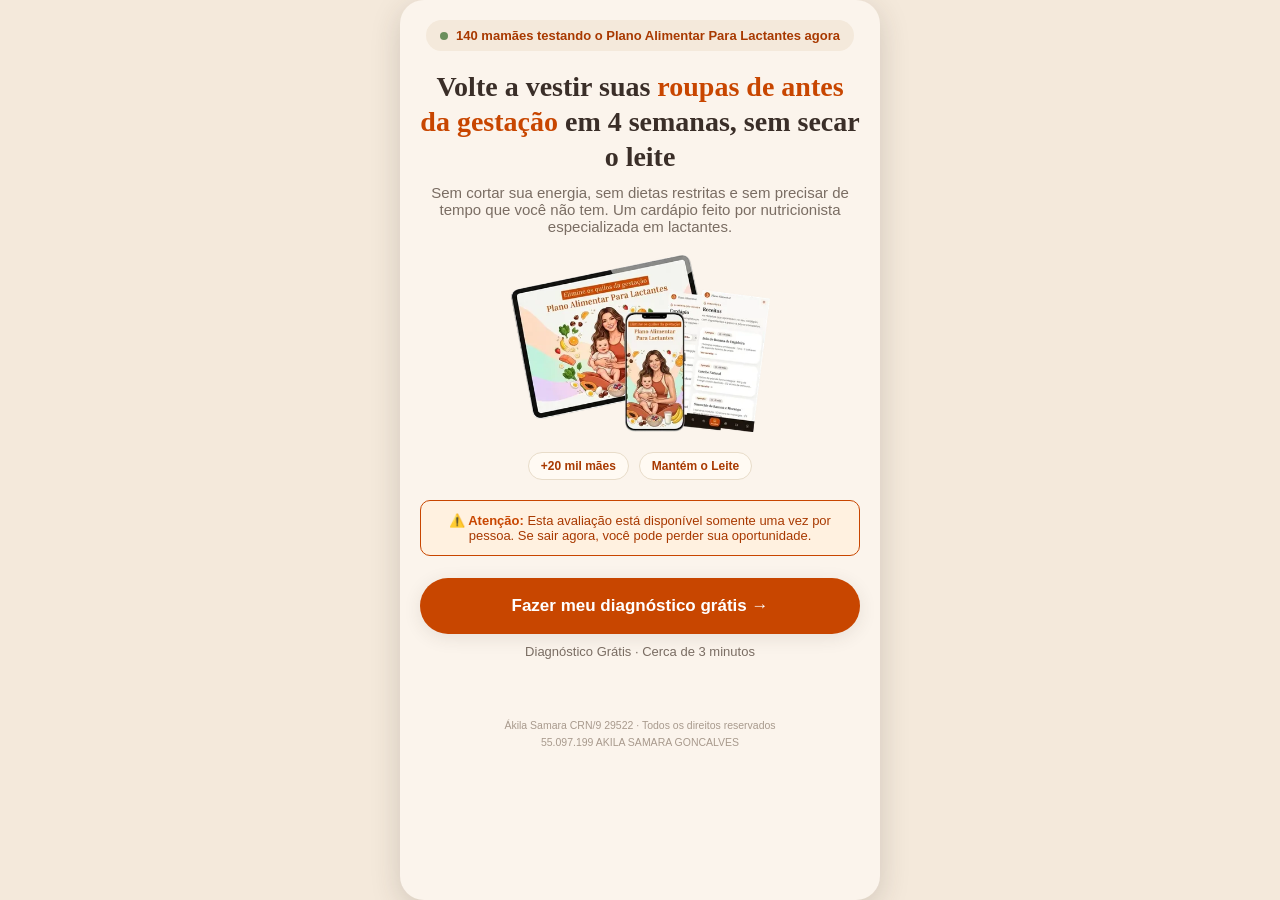
==== commit ba35b6f5: "v11" ====
--- a/index.html
+++ b/index.html
@@ -417,6 +417,9 @@
   align-self: center;
   margin-bottom: 18px;
 }
+.contador-social span#contador-texto {
+  text-align: center;
+}
 .contador-ponto {
   width: 8px;
   height: 8px;
@@ -1074,6 +1077,32 @@
 .bloco-resumo p { font-size: 14px; }
 .bloco-resumo ul { margin: 0 0 14px; padding-left: 20px; font-size: 14px; }
 .bloco-resumo li { margin-bottom: 4px; }
+
+/* ---------- Mini bio, antes do preço (Etapa 25) ---------- */
+
+.mini-bio-card {
+  display: flex;
+  align-items: flex-start;
+  gap: 12px;
+  background: var(--cor-cartao);
+  border: 1px solid var(--cor-borda);
+  border-radius: var(--raio);
+  padding: 16px;
+  margin-bottom: 16px;
+}
+.mini-bio-foto {
+  width: 48px;
+  height: 48px;
+  border-radius: 50%;
+  object-fit: cover;
+  border: 2px solid var(--cor-primaria-clara);
+  flex-shrink: 0;
+}
+.mini-bio-card p {
+  font-size: 13px;
+  color: var(--cor-texto);
+  margin: 0;
+}
 
 /* ---------- Bio da nutricionista (Etapa 25) ---------- */
 
@@ -1300,14 +1329,13 @@
         <span id="contador-texto">carregando...</span>
       </div>
 
-      <h1 class="abertura-headline">Elimine os <span class="destaque">quilos da gestação</span> sem atrapalhar a amamentação</h1>
+      <h1 class="abertura-headline">Volte a vestir suas <span class="destaque">roupas de antes da gestação</span> em 4 semanas, sem secar o leite</h1>
       <p class="abertura-sub">Sem cortar sua energia, sem dietas restritas e sem precisar de tempo que você não tem. Um cardápio feito por nutricionista especializada em lactantes.</p>
 
       <img class="abertura-imagem foto-real" loading="eager" fetchpriority="high" decoding="async" width="460" height="314" src="assets/etapas/etapa00-abertura/produto-mockup.webp" alt="Mockup do tablet e celular exibindo o Plano Alimentar Para Lactantes">
 
       <div class="selos">
         <span class="selo">+20 mil mães</span>
-        <span class="selo">100% Natural</span>
         <span class="selo">Mantém o Leite</span>
       </div>
 
@@ -1315,8 +1343,8 @@
         <strong>⚠️ Atenção:</strong> Esta avaliação está disponível somente uma vez por pessoa. Se sair agora, você pode perder sua oportunidade.
       </div>
 
-      <button type="button" class="btn btn-primario btn-grande" id="btn-iniciar-quiz">Quero meu Cardápio Personalizado!</button>
-      <p class="microcopy">Diagnóstico Grátis · Apenas 2 minutos</p>
+      <button type="button" class="btn btn-primario btn-grande" id="btn-iniciar-quiz">Fazer meu diagnóstico grátis →</button>
+      <p class="microcopy">Diagnóstico Grátis · Cerca de 3 minutos</p>
     </section>
 
     <!-- ===================== ETAPA 1 - IDADE ===================== -->
@@ -1328,35 +1356,30 @@
           <span class="opcao-icone">🌱</span>
           <span class="opcao-texto">
             <span class="opcao-label">18 a 24 anos</span>
-            <span class="opcao-sub">Metabolismo rápido, ótimo momento para criar hábitos que duram</span>
           </span>
         </button>
         <button type="button" class="opcao" data-valor="25-29">
           <span class="opcao-icone">🌸</span>
           <span class="opcao-texto">
             <span class="opcao-label">25 a 29 anos</span>
-            <span class="opcao-sub">Seu corpo ainda responde muito bem a pequenos ajustes</span>
           </span>
         </button>
         <button type="button" class="opcao" data-valor="30-34">
           <span class="opcao-icone">🌿</span>
           <span class="opcao-texto">
             <span class="opcao-label">30 a 34 anos</span>
-            <span class="opcao-sub">Com o cardápio certo, o metabolismo volta a colaborar com você</span>
           </span>
         </button>
         <button type="button" class="opcao" data-valor="35-39">
           <span class="opcao-icone">🍃</span>
           <span class="opcao-texto">
             <span class="opcao-label">35 a 39 anos</span>
-            <span class="opcao-sub">Ainda dá tempo de reequilibrar tudo com calma e sem pressa</span>
           </span>
         </button>
         <button type="button" class="opcao" data-valor="40+">
           <span class="opcao-icone">🌷</span>
           <span class="opcao-texto">
             <span class="opcao-label">40 anos ou mais</span>
-            <span class="opcao-sub">Sua experiência ajuda na consistência, isso pesa a seu favor</span>
           </span>
         </button>
       </div>
@@ -1416,7 +1439,7 @@
 
     <!-- ===================== ETAPA 4 - CORPO (TEXTO) ===================== -->
     <section class="etapa" id="etapa-4" data-etapa="4">
-      <h2 class="etapa-titulo">Como você descreveria seu <span class="destaque">corpo</span> hoje?</h2>
+      <h2 class="etapa-titulo">Qual dessas frases mais parece com você?</h2>
       <p class="etapa-subtitulo">Seja honesta, isso personaliza sua solução</p>
       <div class="lista-opcoes" data-tipo="single" data-campo="corpoTexto" data-proxima="5">
         <button type="button" class="opcao" data-valor="gordura-acumulada">
@@ -1476,7 +1499,7 @@
     <section class="etapa" id="etapa-6" data-etapa="6">
       <h2 class="etapa-titulo">Há quanto tempo você está <span class="destaque">amamentando</span>?</h2>
       <p class="etapa-subtitulo">Isso personaliza o seu cardápio</p>
-      <div class="lista-opcoes" data-tipo="single" data-campo="tempoAmamentando" data-proxima="7">
+      <div class="lista-opcoes" data-tipo="single" data-campo="tempoAmamentando" data-proxima="n1">
         <button type="button" class="opcao" data-valor="menos-1-mes">
           <span class="opcao-icone">👶</span>
           <span class="opcao-texto"><span class="opcao-label">Menos de 1 mês</span></span>
@@ -1496,28 +1519,39 @@
       </div>
     </section>
 
-    <!-- ===================== ETAPA 7 - PESO ACIMA DO IDEAL ===================== -->
-    <section class="etapa" id="etapa-7" data-etapa="7">
-      <h2 class="etapa-titulo">Quanto acima do seu peso ideal você está hoje?</h2>
-      <p class="etapa-subtitulo">Seja honesta, isso personaliza sua solução</p>
-      <div class="lista-opcoes" data-tipo="single" data-campo="pesoAcima" data-proxima="8">
-        <button type="button" class="opcao" data-valor="ate-5kg">
-          <span class="opcao-icone">🟢</span>
-          <span class="opcao-texto"><span class="opcao-label">Até 5 kg</span></span>
-        </button>
-        <button type="button" class="opcao" data-valor="5-10kg">
-          <span class="opcao-icone">🟡</span>
-          <span class="opcao-texto"><span class="opcao-label">5 a 10 kg</span></span>
-        </button>
-        <button type="button" class="opcao" data-valor="10-20kg">
-          <span class="opcao-icone">🟠</span>
-          <span class="opcao-texto"><span class="opcao-label">10 a 20 kg</span></span>
-        </button>
-        <button type="button" class="opcao" data-valor="mais-20kg">
-          <span class="opcao-icone">🔴</span>
-          <span class="opcao-texto"><span class="opcao-label">Mais de 20 kg</span></span>
-        </button>
-      </div>
+    <!-- ===================== ETAPA N1 - O QUE JÁ TENTOU ===================== -->
+    <section class="etapa" id="etapa-n1" data-etapa="n1">
+      <h2 class="etapa-titulo">O que você já <span class="destaque">tentou</span> para emagrecer?</h2>
+      <p class="etapa-subtitulo">Pode selecionar mais de uma opção</p>
+      <div class="lista-opcoes" data-tipo="multi" data-campo="jaTentou" id="opcoes-etapa-n1">
+        <button type="button" class="opcao" data-valor="dieta-restritiva">
+          <span class="opcao-icone">🥗</span>
+          <span class="opcao-texto"><span class="opcao-label">Dieta restritiva ou cortar carboidrato</span></span>
+          <span class="opcao-check">✓</span>
+        </button>
+        <button type="button" class="opcao" data-valor="chas-shakes-suplementos">
+          <span class="opcao-icone">🍵</span>
+          <span class="opcao-texto"><span class="opcao-label">Chás, shakes ou suplementos</span></span>
+          <span class="opcao-check">✓</span>
+        </button>
+        <button type="button" class="opcao" data-valor="exercicio-sem-ajustar">
+          <span class="opcao-icone">🏃‍♀️</span>
+          <span class="opcao-texto"><span class="opcao-label">Exercício sem ajustar a alimentação</span></span>
+          <span class="opcao-check">✓</span>
+        </button>
+        <button type="button" class="opcao" data-valor="plano-nao-encaixou">
+          <span class="opcao-icone">👩‍⚕️</span>
+          <span class="opcao-texto"><span class="opcao-label">Plano de nutricionista que não encaixou na amamentação</span></span>
+          <span class="opcao-check">✓</span>
+        </button>
+        <button type="button" class="opcao" data-valor="nenhuma" data-exclusiva="true">
+          <span class="opcao-icone">🤷‍♀️</span>
+          <span class="opcao-texto"><span class="opcao-label">Ainda não tentei nada</span></span>
+          <span class="opcao-check">✓</span>
+        </button>
+      </div>
+      <div class="bloco-borda-destaque oculto" id="box-etapa-n1"></div>
+      <button type="button" class="btn btn-primario oculto" id="btn-continuar-n1" style="margin-top:14px;">Continuar →</button>
     </section>
 
     <!-- ===================== ETAPA 8 - PROVA SOCIAL #1 ===================== -->
@@ -1528,23 +1562,14 @@
 
       <div class="caso-social">
         <img class="foto-real" loading="lazy" decoding="async" width="800" height="800" src="assets/etapas/etapa08-prova-social-1/caso-01.webp" alt="Foto antes e depois real, caso 1">
-        <span class="caso-tag-resultado oculto">[Resultado real: -X kg em Y semanas]</span>
-        <p class="caso-depoimento oculto">"[Depoimento real da paciente entra aqui.]"</p>
-        <p class="caso-autor oculto">[Nome], [idade] anos, [Cidade]</p>
       </div>
 
       <div class="caso-social">
         <img class="foto-real" loading="lazy" decoding="async" width="800" height="800" src="assets/etapas/etapa08-prova-social-1/caso-02.webp" alt="Foto antes e depois real, caso 2">
-        <span class="caso-tag-resultado oculto">[Resultado real: -X kg em Y semanas]</span>
-        <p class="caso-depoimento oculto">"[Depoimento real da paciente entra aqui.]"</p>
-        <p class="caso-autor oculto">[Nome], [idade] anos, [Cidade]</p>
       </div>
 
       <div class="caso-social">
         <img class="foto-real" loading="lazy" decoding="async" width="800" height="800" src="assets/etapas/etapa08-prova-social-1/caso-03.webp" alt="Foto antes e depois real, caso 3">
-        <span class="caso-tag-resultado oculto">[Resultado real: -X kg em Y semanas]</span>
-        <p class="caso-depoimento oculto">"[Depoimento real da paciente entra aqui.]"</p>
-        <p class="caso-autor oculto">[Nome], [idade] anos, [Cidade]</p>
       </div>
 
       <button type="button" class="btn btn-primario" id="btn-continuar-8">Continuar minha avaliação →</button>
@@ -1564,7 +1589,7 @@
     <section class="etapa" id="etapa-10" data-etapa="10">
       <h2 class="etapa-titulo"><span data-bind="nome-etapa10">Mamãe</span>, como você está se sentindo no <span class="destaque">pós-parto</span>?</h2>
       <p class="etapa-subtitulo">Selecione o que mais se aplica a você</p>
-      <div class="lista-opcoes" data-tipo="single" data-campo="posParto" data-proxima="11">
+      <div class="lista-opcoes" data-tipo="single" data-campo="posParto" data-proxima="n2">
         <button type="button" class="opcao" data-valor="exausta">
           <span class="opcao-icone">😮‍💨</span>
           <span class="opcao-texto"><span class="opcao-label">Exausta e sem energia</span></span>
@@ -1582,13 +1607,74 @@
           <span class="opcao-texto"><span class="opcao-label">Com medo de perder o leite</span></span>
         </button>
       </div>
+    </section>
+
+    <!-- ===================== ETAPA N2 - ESPELHO ===================== -->
+    <section class="etapa" id="etapa-n2" data-etapa="n2">
+      <h2 class="etapa-titulo"><span data-bind="nome-etapa-n2">Mamãe</span>, o que você sente quando se <span class="destaque">olha no espelho</span> hoje?</h2>
+      <p class="etapa-subtitulo">Seja sincera, não existe resposta errada</p>
+      <div class="lista-opcoes" data-tipo="single" data-campo="espelho" data-manual="true" id="opcoes-etapa-n2">
+        <button type="button" class="opcao" data-valor="nao-me-reconheco">
+          <span class="opcao-icone">😔</span>
+          <span class="opcao-texto"><span class="opcao-label">Não me reconheço</span></span>
+        </button>
+        <button type="button" class="opcao" data-valor="saudade-corpo-antes">
+          <span class="opcao-icone">💭</span>
+          <span class="opcao-texto"><span class="opcao-label">Tenho saudade do meu corpo de antes</span></span>
+        </button>
+        <button type="button" class="opcao" data-valor="evito-fotos">
+          <span class="opcao-icone">📸</span>
+          <span class="opcao-texto"><span class="opcao-label">Evito fotos</span></span>
+        </button>
+        <button type="button" class="opcao" data-valor="bem-mas-quero-melhor">
+          <span class="opcao-icone">🙂</span>
+          <span class="opcao-texto"><span class="opcao-label">Estou bem, mas quero me sentir melhor</span></span>
+        </button>
+      </div>
+      <div class="bloco-borda-destaque oculto" id="box-etapa-n2"></div>
+      <button type="button" class="btn btn-primario oculto" id="btn-continuar-n2" style="margin-top:14px;">Continuar →</button>
+    </section>
+
+    <!-- ===================== ETAPA N3 - ALIMENTAÇÃO PÓS-BEBÊ ===================== -->
+    <section class="etapa" id="etapa-n3" data-etapa="n3">
+      <h2 class="etapa-titulo">Como ficou a sua <span class="destaque">alimentação</span> depois que o bebê nasceu?</h2>
+      <p class="etapa-subtitulo">Pode selecionar mais de uma opção</p>
+      <div class="lista-opcoes" data-tipo="multi" data-campo="alimentacaoPosBebe" id="opcoes-etapa-n3">
+        <button type="button" class="opcao" data-valor="sobra-prato">
+          <span class="opcao-icone">🍽️</span>
+          <span class="opcao-texto"><span class="opcao-label">Como o que sobra do prato do bebê ou da família</span></span>
+          <span class="opcao-check">✓</span>
+        </button>
+        <button type="button" class="opcao" data-valor="em-pe-entre-mamadas">
+          <span class="opcao-icone">⏩</span>
+          <span class="opcao-texto"><span class="opcao-label">Como em pé, entre uma mamada e outra</span></span>
+          <span class="opcao-check">✓</span>
+        </button>
+        <button type="button" class="opcao" data-valor="pulo-e-exagero">
+          <span class="opcao-icone">🕐</span>
+          <span class="opcao-texto"><span class="opcao-label">Pulo refeições e depois exagero</span></span>
+          <span class="opcao-check">✓</span>
+        </button>
+        <button type="button" class="opcao" data-valor="belisco-doce">
+          <span class="opcao-icone">🍫</span>
+          <span class="opcao-texto"><span class="opcao-label">Belisco doce para aguentar</span></span>
+          <span class="opcao-check">✓</span>
+        </button>
+        <button type="button" class="opcao" data-valor="delivery-nao-sei-cozinhar">
+          <span class="opcao-icone">🛵</span>
+          <span class="opcao-texto"><span class="opcao-label">Peço delivery porque não sei o que cozinhar</span></span>
+          <span class="opcao-check">✓</span>
+        </button>
+      </div>
+      <div class="bloco-borda-destaque oculto" id="box-etapa-n3"></div>
+      <button type="button" class="btn btn-primario oculto" id="btn-continuar-n3" style="margin-top:14px;">Continuar →</button>
     </section>
 
     <!-- ===================== ETAPA 11 - O QUE TRAVOU RESULTADOS ===================== -->
     <section class="etapa" id="etapa-11" data-etapa="11">
       <h2 class="etapa-titulo">O que mais tem travado seus resultados?</h2>
       <p class="etapa-subtitulo">Escolha a opção mais próxima da sua realidade</p>
-      <div class="lista-opcoes" data-tipo="single" data-campo="travouResultados" data-proxima="12">
+      <div class="lista-opcoes" data-tipo="single" data-campo="travouResultados" data-proxima="n4">
         <button type="button" class="opcao" data-valor="peso-nao-cai">
           <span class="opcao-icone">📉</span>
           <span class="opcao-texto"><span class="opcao-label">Tento, mas o peso não cai</span></span>
@@ -1606,6 +1692,58 @@
           <span class="opcao-texto"><span class="opcao-label">Não sei o que posso comer</span></span>
         </button>
       </div>
+    </section>
+
+    <!-- ===================== ETAPA N4 - QUANDO A COMIDA DOMINA ===================== -->
+    <section class="etapa" id="etapa-n4" data-etapa="n4">
+      <h2 class="etapa-titulo">Em que momento a comida mais <span class="destaque">te domina</span>?</h2>
+      <p class="etapa-subtitulo">Escolha o momento mais difícil para você</p>
+      <div class="lista-opcoes" data-tipo="single" data-campo="momentoComida" data-manual="true" id="opcoes-etapa-n4">
+        <button type="button" class="opcao" data-valor="manha">
+          <span class="opcao-icone">🌅</span>
+          <span class="opcao-texto"><span class="opcao-label">De manhã, na correria</span></span>
+        </button>
+        <button type="button" class="opcao" data-valor="tarde">
+          <span class="opcao-icone">🌤️</span>
+          <span class="opcao-texto"><span class="opcao-label">À tarde</span></span>
+        </button>
+        <button type="button" class="opcao" data-valor="noite">
+          <span class="opcao-icone">🌙</span>
+          <span class="opcao-texto"><span class="opcao-label">À noite, quando o bebê dorme</span></span>
+        </button>
+        <button type="button" class="opcao" data-valor="madrugada">
+          <span class="opcao-icone">🌌</span>
+          <span class="opcao-texto"><span class="opcao-label">Na madrugada, nas mamadas</span></span>
+        </button>
+        <button type="button" class="opcao" data-valor="ansiosa-cansada">
+          <span class="opcao-icone">😰</span>
+          <span class="opcao-texto"><span class="opcao-label">Quando estou ansiosa ou cansada</span></span>
+        </button>
+      </div>
+      <div class="bloco-borda-destaque oculto" id="box-etapa-n4"></div>
+      <button type="button" class="btn btn-primario oculto" id="btn-continuar-n4" style="margin-top:14px;">Continuar →</button>
+    </section>
+
+    <!-- ===================== ETAPA N5 - SONO ===================== -->
+    <section class="etapa" id="etapa-n5" data-etapa="n5">
+      <h2 class="etapa-titulo">Quantas horas você consegue <span class="destaque">dormir</span> por noite, somando os cochilos?</h2>
+      <p class="etapa-subtitulo">Entre uma mamada e outra, conta tudo</p>
+      <div class="lista-opcoes" data-tipo="single" data-campo="sono" data-manual="true" id="opcoes-etapa-n5">
+        <button type="button" class="opcao" data-valor="menos-4h">
+          <span class="opcao-icone">😵</span>
+          <span class="opcao-texto"><span class="opcao-label">Menos de 4h</span></span>
+        </button>
+        <button type="button" class="opcao" data-valor="4-5h">
+          <span class="opcao-icone">😴</span>
+          <span class="opcao-texto"><span class="opcao-label">4 a 5h</span></span>
+        </button>
+        <button type="button" class="opcao" data-valor="6h-mais">
+          <span class="opcao-icone">🌙</span>
+          <span class="opcao-texto"><span class="opcao-label">6h ou mais</span></span>
+        </button>
+      </div>
+      <div class="bloco-borda-destaque oculto" id="box-etapa-n5"></div>
+      <button type="button" class="btn btn-primario oculto" id="btn-continuar-n5" style="margin-top:14px;">Continuar →</button>
     </section>
 
     <!-- ===================== ETAPA 12 - BLOCO EDUCACIONAL + DEPOIMENTO ===================== -->
@@ -1624,11 +1762,6 @@
       <img class="foto-real" loading="lazy" decoding="async" width="800" height="474" src="assets/etapas/etapa12-depoimento/depoimento-01.webp" alt="Print real de depoimento de paciente" style="margin-bottom:12px;">
       <img class="foto-real" loading="lazy" decoding="async" width="800" height="608" src="assets/etapas/etapa12-depoimento/depoimento-02.webp" alt="Print real de depoimento de paciente" style="margin-bottom:12px;">
       <img class="foto-real" loading="lazy" decoding="async" width="800" height="487" src="assets/etapas/etapa12-depoimento/depoimento-03.webp" alt="Print real de depoimento de paciente">
-
-      <!-- Depoimento ainda fictício, placeholder até a cliente enviar o texto real -->
-      <div class="bloco-borda-destaque">
-        🎉 Uma paciente aumentou a produção de leite e desinchou em apenas duas semanas seguindo o Plano Alimentar!
-      </div>
 
       <div class="comparacao-box">
         <div class="comparacao-col sem">
@@ -1827,27 +1960,6 @@
       <button type="button" class="btn btn-primario oculto" id="btn-continuar-20" style="margin-top:14px;">Continuar →</button>
     </section>
 
-    <!-- ===================== ETAPA 21 - RESULTADO, PROJEÇÃO ===================== -->
-    <section class="etapa" id="etapa-21" data-etapa="21">
-      <div class="faixa-resultado">
-        <p class="faixa-resultado-eyebrow">🎯 Com base no seu diagnóstico...</p>
-        <h2 class="faixa-resultado-titulo">Prevemos que você pesará <span class="valor-inv" data-bind="peso-desejado-21">60</span> kg até <span class="valor-inv" data-bind="data-final-21">--</span>!</h2>
-        <p class="faixa-resultado-sub">🎊 Boa notícia! Sua meta é alcançável</p>
-      </div>
-
-      <div class="grafico-box">
-        <canvas id="grafico-21" width="400" height="220" role="img" aria-label="Gráfico de projeção de peso ao longo do tempo"></canvas>
-      </div>
-
-      <div class="tabela-projecao" id="tabela-projecao-21"></div>
-
-      <div class="bloco-borda-destaque">
-        🎊 <span id="texto-projecao-21">Seguindo o Plano Alimentar Para Lactantes, você pode chegar com o corpo que deseja sem parar de amamentar e sem dietas restritivas!</span>
-      </div>
-
-      <button type="button" class="btn btn-primario btn-grande" id="btn-continuar-21">Ver meu Cardápio Completo →</button>
-    </section>
-
     <!-- ===================== ETAPA 22 - PROVA SOCIAL #2 (CONVERSAS) ===================== -->
     <section class="etapa" id="etapa-22" data-etapa="22">
       <h2 class="etapa-titulo" style="font-size:20px; text-align:center;">O que as mamães estão dizendo</h2>
@@ -1882,6 +1994,24 @@
       <button type="button" class="btn btn-primario" id="btn-continuar-22">Continuar →</button>
     </section>
 
+    <!-- ===================== ETAPA BIO - QUEM SOU EU ===================== -->
+    <section class="etapa" id="etapa-bio" data-etapa="bio">
+      <div class="bio-card">
+        <span class="tag-pill">👋 Quem sou eu?</span>
+        <img class="bio-foto-perfil" loading="lazy" decoding="async" width="1080" height="1080" src="assets/etapas/etapa25-bio/perfil.webp" alt="Foto de Ákila Samara">
+        <p class="bio-nome">Ákila Samara</p>
+        <p>Sou nutricionista desde 2016 e, durante quase toda a minha vida adulta, sempre tive um biotipo magro. Achava que comer sem me preocupar seria minha realidade para sempre. Então a maternidade mudou tudo.</p>
+        <p>Engravidei com 69 kg e cheguei ao fim da gestação com 83 kg. Depois do parto vieram as noites mal dormidas, a ansiedade e o cansaço, e eu buscava conforto na comida. Sem perceber, entrei num ciclo de compulsão alimentar que me manteve cerca de 8 kg acima do meu peso por oito meses.</p>
+        <p>O mais difícil não era o número da balança, era não me reconhecer no espelho. Até que decidi mudar, não só o corpo, mas a forma como eu lidava com minhas emoções. Reorganizei minha rotina e minha alimentação, e eliminei 10 kg em apenas 3 meses.</p>
+        <p>Hoje, quando acompanho outras mães, entendo exatamente o que elas sentem, porque eu vivi isso. Se você está nesse ciclo agora, saiba que não precisa continuar presa nele. Eu consegui, e você também pode conseguir.</p>
+        <p class="bio-crn">CRN/9 29522</p>
+      </div>
+
+      <img class="foto-real" loading="lazy" decoding="async" width="750" height="750" src="assets/etapas/etapa25-bio/destaque.webp" alt="Foto da nutricionista grávida, com a família" style="margin-bottom:14px;">
+      <p class="bio-reforco">Eu vivi essa transformação e agora é a sua vez!</p>
+      <button type="button" class="btn btn-primario btn-grande" id="btn-continuar-bio">Gerar meu cardápio →</button>
+    </section>
+
     <!-- ===================== ETAPA 23 - LOADING ===================== -->
     <section class="etapa" id="etapa-23" data-etapa="23">
       <div class="loading-wrap">
@@ -1895,15 +2025,16 @@
         <div class="loading-checklist" id="loading-checklist">
           <div class="loading-item" data-item="1"><span class="loading-item-check">✓</span><span>Analisando suas respostas...</span></div>
           <div class="loading-item" data-item="2"><span class="loading-item-check">✓</span><span>Calculando seu IMC e perfil...</span></div>
-          <div class="loading-item" data-item="3"><span class="loading-item-check">✓</span><span>Identificando alimentos ideais para você...</span></div>
-          <div class="loading-item" data-item="4"><span class="loading-item-check">✓</span><span>Montando seu cardápio exclusivo...</span></div>
+          <div class="loading-item" data-item="3"><span class="loading-item-check">✓</span><span id="loading-texto-sono">Identificando alimentos ideais para você...</span></div>
+          <div class="loading-item" data-item="4"><span class="loading-item-check">✓</span><span id="loading-texto-momento">Identificando alimentos ideais para você...</span></div>
+          <div class="loading-item" data-item="5"><span class="loading-item-check">✓</span><span id="loading-texto-preparo">Identificando alimentos ideais para você...</span></div>
+          <div class="loading-item" data-item="6"><span class="loading-item-check">✓</span><span>Montando seu cardápio exclusivo...</span></div>
         </div>
 
         <div class="loading-social" id="loading-social">
           <div class="caso-social">
             <img class="foto-real" loading="lazy" decoding="async" width="800" height="1149" src="assets/etapas/etapa23-loading/antes-depois.webp" alt="Foto antes e depois real, resultado verificado">
             <span class="caso-tag-resultado">Resultado Verificado</span>
-            <p class="caso-depoimento oculto">"[Depoimento curto real entra aqui.]"</p>
           </div>
         </div>
       </div>
@@ -1911,6 +2042,18 @@
 
     <!-- ===================== ETAPA 24 - PERFIL NUTRICIONAL E PREVISÃO ===================== -->
     <section class="etapa" id="etapa-24" data-etapa="24">
+      <div class="faixa-resultado">
+        <p class="faixa-resultado-eyebrow">🎯 Com base no seu diagnóstico...</p>
+        <h2 class="faixa-resultado-titulo">Prevemos que você pesará <span class="valor-inv" data-bind="peso-desejado-24">60</span> kg até <span class="valor-inv" data-bind="data-final-24">--</span>!</h2>
+        <p class="faixa-resultado-sub">🎊 Boa notícia! Sua meta é alcançável</p>
+      </div>
+
+      <div class="grafico-box">
+        <canvas id="grafico-24" width="400" height="220" role="img" aria-label="Gráfico de projeção de peso ao longo do tempo"></canvas>
+      </div>
+
+      <div class="tabela-projecao" id="tabela-projecao-24"></div>
+
       <div class="faixa-resultado">
         <p class="faixa-resultado-eyebrow">Com base no seu perfil...</p>
         <p class="faixa-secar-linha">você pode secar entre</p>
@@ -1964,12 +2107,12 @@
       <div class="taxa-box">
         <p class="card-label">🔥 Sua Taxa de Queima de Gordura</p>
         <div class="barra-gradiente taxa">
-          <div class="marcador-barra" style="left:15%;"></div>
+          <div class="marcador-barra" id="taxa-marcador" style="left:15%;"></div>
         </div>
         <div class="imc-legenda">
           <span>Lenta</span><span>Média</span><span>Rápida</span>
         </div>
-        <p class="taxa-resultado-texto">Lenta mas o Plano Alimentar vai corrigir isso 🔥</p>
+        <p class="taxa-resultado-texto" id="taxa-resultado-texto">Lenta, mas o Plano Alimentar vai corrigir isso 🔥</p>
 
         <div class="comparacao-box">
           <div class="comparacao-col sem">
@@ -1989,13 +2132,8 @@
         </div>
       </div>
 
-      <div class="perfil-box">
-        <p class="card-label">📅 Previsão personalizada para <span data-bind="nome-etapa24">você</span></p>
-        <p class="etapa-subtitulo" style="margin-bottom:10px;">Com base em perfis semelhantes ao seu:</p>
-        <p class="texto-projecao" id="texto-previsao-24" style="margin-bottom:14px; text-align:left;">--</p>
-        <div class="grafico-box" style="margin-bottom:0;">
-          <canvas id="grafico-24" width="400" height="180" role="img" aria-label="Gráfico simplificado de previsão de peso"></canvas>
-        </div>
+      <div class="bloco-borda-destaque">
+        🎊 <span id="texto-projecao-24">Seguindo o Plano Alimentar Para Lactantes, você pode chegar com o corpo que deseja sem parar de amamentar e sem dietas restritivas!</span>
       </div>
 
       <button type="button" class="btn btn-primario btn-grande" id="btn-continuar-24" style="margin-top:6px;">Ver meu Cardápio Personalizado →</button>
@@ -2006,6 +2144,13 @@
 
       <h2 class="etapa-titulo" style="text-align:center;"><span data-bind="nome-etapa25">Mamãe</span>, seu Plano Alimentar Para Lactantes está pronto!</h2>
       <p class="etapa-subtitulo" style="text-align:center;">Escolha o acesso que faz mais sentido para você:</p>
+
+      <!-- recap das respostas -->
+      <div class="perfil-box" id="recap-respostas">
+        <p class="card-label">📋 O que você nos contou, <span data-bind="nome-etapa25">você</span></p>
+        <div id="recap-linhas"></div>
+        <p class="etapa-subtitulo" style="margin:10px 0 0;">O seu Plano Alimentar Para Lactantes foi montado para esse perfil. 👇</p>
+      </div>
 
       <!-- 25a: aviso condicional APLV -->
       <div class="aplv-box oculto" id="aplv-aviso-25">
@@ -2019,16 +2164,11 @@
         <h2 class="oferta-titulo">Super Oferta + Bônus</h2>
         <p class="oferta-sub">O caminho mais rápido para emagrecer sem parar de amamentar</p>
 
-        <ul class="oferta-lista">
-          <li><span class="oferta-item-nome" id="item-cardapio-nome">✓ Plano Alimentar Para Lactantes</span></li>
-          <li><span class="oferta-item-nome">✓ Guia de Saladas Saciantes em 10 Minutos</span><span class="oferta-item-valor">R$97</span></li>
-          <li><span class="oferta-item-nome">✓ Guia Perdendo Medidas em 20 Passos Sem Dieta Radical</span><span class="oferta-item-valor">R$197</span></li>
-          <li><span class="oferta-item-nome">✓ Consultoria Construindo Metas Que Cabem na Sua Rotina</span><span class="oferta-item-valor">R$247</span></li>
-          <li><span class="oferta-item-nome">✓ Consultoria Silenciando a Fome Emocional</span><span class="oferta-item-valor">R$237</span></li>
-          <li><span class="oferta-item-nome">✓ Consultoria Quebrando o Ciclo da Autossabotagem</span><span class="oferta-item-valor">R$297</span></li>
+        <ul class="oferta-lista" id="oferta-lista-super">
+          <li id="item-cardapio-li"><span class="oferta-item-nome" id="item-cardapio-nome">✓ Plano Alimentar Para Lactantes</span></li>
         </ul>
 
-        <p class="oferta-total-riscado">De R$1.075</p>
+        <p class="oferta-total-riscado">De R$925</p>
         <p class="oferta-preco">R$19,90</p>
         <p class="oferta-preco-condicoes">🔒 Pagamento único · Acesso vitalício · Atualizações inclusas</p>
 
@@ -2041,11 +2181,17 @@
         <span class="oferta-tag neutra">Plano básico sem bônus</span>
         <ul class="oferta-lista">
           <li><span class="oferta-item-nome">Plano Alimentar Para Lactantes ✅</span></li>
-          <li><span class="oferta-item-nome">Acesso por 7 dias ⚠️</span></li>
+          <li><span class="oferta-item-nome">Acesso por 1 ano ⚠️</span></li>
           <li><span class="oferta-item-nome">Sem suporte, sem bônus, sem acompanhamento ❌</span></li>
         </ul>
         <p class="oferta-preco">R$10,90</p>
         <button type="button" class="btn btn-secundario" id="btn-abrir-basico">Começar só com o básico (resultados mais lentos)</button>
+      </div>
+
+      <!-- mini bio -->
+      <div class="mini-bio-card">
+        <img class="mini-bio-foto" loading="lazy" decoding="async" width="1080" height="1080" src="assets/etapas/etapa25-bio/perfil.webp" alt="Foto de Ákila Samara">
+        <p><strong>Ákila Samara</strong>, nutricionista (CRN/9 29522). Passei 8 meses com 8 kg acima do peso depois da gestação, presa num ciclo de compulsão. Reorganizei minha rotina e minha alimentação e eliminei 10 kg em 3 meses. Montei este plano para você passar por isso com menos dor.</p>
       </div>
 
       <!-- 25d: Garantia -->
@@ -2064,21 +2210,12 @@
 
       <div class="caso-social">
         <img class="foto-real" loading="lazy" decoding="async" width="800" height="1005" src="assets/etapas/etapa25-prova-social-2/caso-01.webp" alt="Foto antes e depois real, oferta final, caso 1">
-        <span class="caso-tag-resultado oculto">[Resultado real: -X kg em Y semanas]</span>
-        <p class="caso-depoimento oculto">"[Depoimento real da paciente entra aqui.]"</p>
-        <p class="caso-autor oculto">[Nome], [idade] anos, [Cidade]</p>
       </div>
       <div class="caso-social">
         <img class="foto-real" loading="lazy" decoding="async" width="800" height="1005" src="assets/etapas/etapa25-prova-social-2/caso-02.webp" alt="Foto antes e depois real, oferta final, caso 2">
-        <span class="caso-tag-resultado oculto">[Resultado real: -X kg em Y semanas]</span>
-        <p class="caso-depoimento oculto">"[Depoimento real da paciente entra aqui.]"</p>
-        <p class="caso-autor oculto">[Nome], [idade] anos, [Cidade]</p>
       </div>
       <div class="caso-social">
         <img class="foto-real" loading="lazy" decoding="async" width="800" height="1685" src="assets/etapas/etapa25-prova-social-2/caso-03.webp" alt="Foto antes e depois real, oferta final, caso 3">
-        <span class="caso-tag-resultado oculto">[Resultado real: -X kg em Y semanas]</span>
-        <p class="caso-depoimento oculto">"[Depoimento real da paciente entra aqui.]"</p>
-        <p class="caso-autor oculto">[Nome], [idade] anos, [Cidade]</p>
       </div>
 
       <!-- 25f: Resumindo -->
@@ -2096,22 +2233,6 @@
         <button type="button" class="btn btn-primario btn-grande" id="btn-checkout-resumo">Quero garantir meu acesso agora →</button>
       </div>
 
-      <!-- 25g: bio da nutricionista -->
-      <div class="bio-card">
-        <span class="tag-pill">👋 Quem sou eu?</span>
-        <img class="bio-foto-perfil" loading="lazy" decoding="async" width="1080" height="1080" src="assets/etapas/etapa25-bio/perfil.webp" alt="Foto de Ákila Samara">
-        <p class="bio-nome">Ákila Samara</p>
-        <p>Sou nutricionista desde 2016 e, durante quase toda a minha vida adulta, sempre tive um biotipo magro. Achava que comer sem me preocupar seria minha realidade para sempre. Então a maternidade mudou tudo.</p>
-        <p>Engravidei com 69 kg e cheguei ao fim da gestação com 83 kg. Depois do parto vieram as noites mal dormidas, a ansiedade e o cansaço, e eu buscava conforto na comida. Sem perceber, entrei num ciclo de compulsão alimentar que me manteve cerca de 8 kg acima do meu peso por oito meses.</p>
-        <p>O mais difícil não era o número da balança, era não me reconhecer no espelho. Até que decidi mudar, não só o corpo, mas a forma como eu lidava com minhas emoções. Reorganizei minha rotina e minha alimentação, e eliminei 10 kg em apenas 3 meses.</p>
-        <p>Hoje, quando acompanho outras mães, entendo exatamente o que elas sentem, porque eu vivi isso. Se você está nesse ciclo agora, saiba que não precisa continuar presa nele. Eu consegui, e você também pode conseguir.</p>
-        <p class="bio-crn">CRN/9 29522</p>
-      </div>
-
-      <img class="foto-real" loading="lazy" decoding="async" width="750" height="750" src="assets/etapas/etapa25-bio/destaque.webp" alt="Foto da nutricionista grávida, com a família" style="margin-bottom:14px;">
-      <p class="bio-reforco">Eu vivi essa transformação e agora é a sua vez! Aproveite agora, você não vai encontrar essa oferta depois.</p>
-      <button type="button" class="btn btn-primario btn-grande" id="btn-checkout-bio">✅ Quero garantir meu acesso agora →</button>
-
       <div class="footer-espaco"></div>
     </section>
 
@@ -2130,8 +2251,8 @@
 <div class="modal-overlay oculto" id="modal-retencao">
   <div class="modal-caixa">
     <h2 class="modal-titulo">Pegue o seu desconto!</h2>
-    <p class="modal-texto">Receba agora um desconto especial na Super Oferta para participar das mentorias, acesso vitalício, os bônus exclusivos e muito mais... Seja rápida e aproveite agora!</p>
-    <p class="modal-preco-de">De R$1.075 aproveite agora por apenas...</p>
+    <p class="modal-texto">Receba agora um desconto especial na Super Oferta para levar as aulas, acesso vitalício, os bônus exclusivos e muito mais... Seja rápida e aproveite agora!</p>
+    <p class="modal-preco-de">De R$925 aproveite agora por apenas...</p>
     <p class="modal-preco-por">R$19,90</p>
     <button type="button" class="btn btn-primario btn-grande" id="btn-modal-super">Quero o mais completo com desconto agora!</button>
     <button type="button" class="btn btn-texto" id="btn-modal-basico">Quero apenas o básico sem desconto e sem presentes</button>
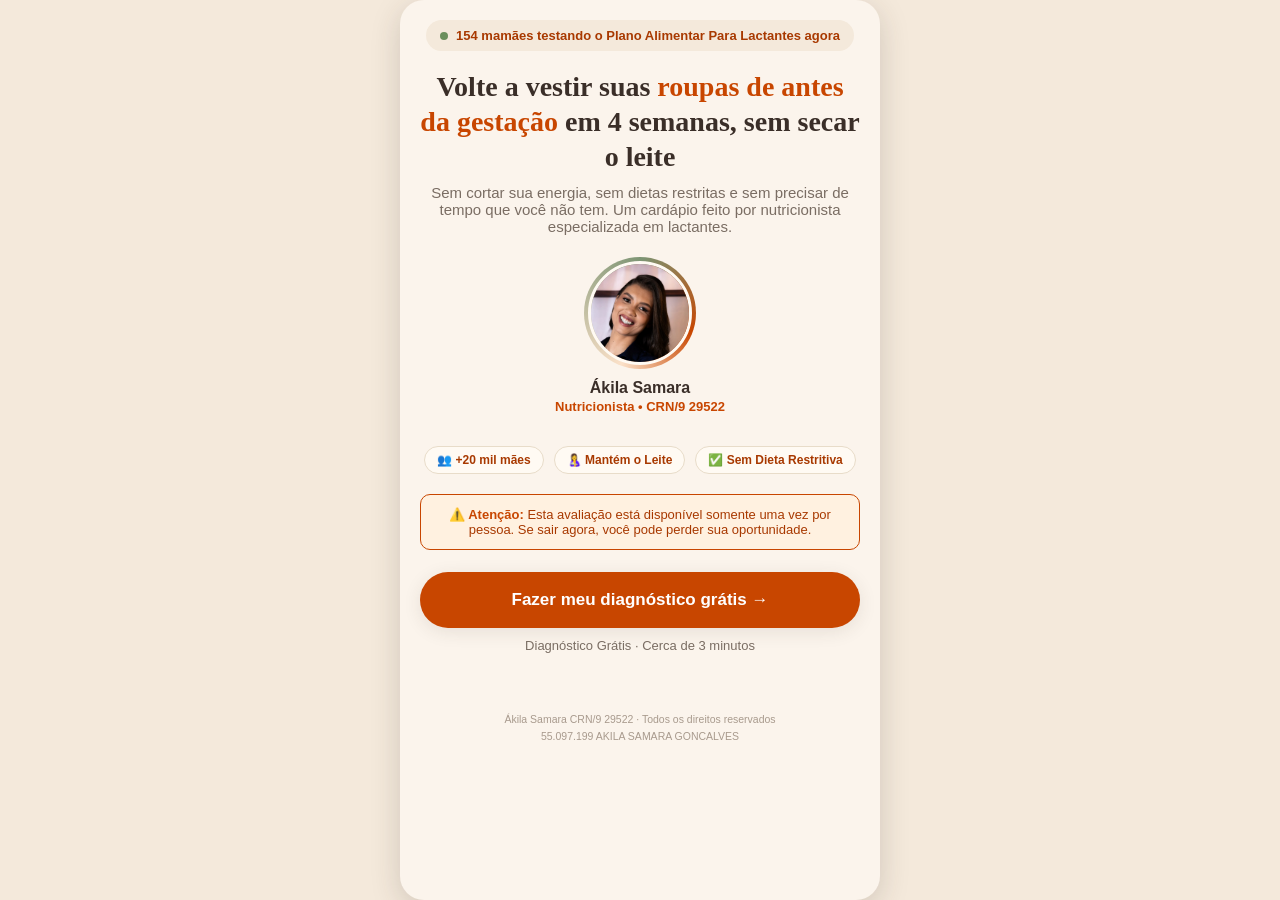
==== commit ee423d5c: "v12" ====
--- a/index.html
+++ b/index.html
@@ -443,9 +443,42 @@
   font-size: 15px;
   margin-bottom: 20px;
 }
-.abertura-imagem {
-  margin: 0 auto 20px;
-  max-width: 260px;
+.abertura-expert {
+  display: flex;
+  flex-direction: column;
+  align-items: center;
+  margin: 2px auto 20px;
+}
+.abertura-expert-foto-anel {
+  width: 112px;
+  height: 112px;
+  border-radius: 50%;
+  background: conic-gradient(from 200deg, var(--cor-primaria-clara), var(--cor-secundaria) 45%, var(--cor-primaria) 75%, var(--cor-primaria-clara));
+  display: flex;
+  align-items: center;
+  justify-content: center;
+  padding: 4px;
+  margin-bottom: 10px;
+}
+.abertura-expert-foto {
+  width: 100%;
+  height: 100%;
+  border-radius: 50%;
+  object-fit: cover;
+  display: block;
+  border: 3px solid var(--cor-cartao);
+}
+.abertura-expert-nome {
+  font-weight: 700;
+  font-size: 16px;
+  color: var(--cor-texto);
+  margin-bottom: 2px;
+}
+.abertura-expert-profissao {
+  font-size: 13px;
+  font-weight: 600;
+  color: var(--cor-primaria);
+  margin-top: 0;
 }
 .selos {
   display: flex;
@@ -1261,7 +1294,7 @@
   }
 }
 </style>
-<link rel="preload" as="image" href="assets/etapas/etapa00-abertura/produto-mockup.webp" fetchpriority="high">
+<link rel="preload" as="image" href="assets/etapas/etapa25-bio/perfil.webp" fetchpriority="high">
 
 <!-- Meta Pixel Code -->
 <script>
@@ -1332,11 +1365,18 @@
       <h1 class="abertura-headline">Volte a vestir suas <span class="destaque">roupas de antes da gestação</span> em 4 semanas, sem secar o leite</h1>
       <p class="abertura-sub">Sem cortar sua energia, sem dietas restritas e sem precisar de tempo que você não tem. Um cardápio feito por nutricionista especializada em lactantes.</p>
 
-      <img class="abertura-imagem foto-real" loading="eager" fetchpriority="high" decoding="async" width="460" height="314" src="assets/etapas/etapa00-abertura/produto-mockup.webp" alt="Mockup do tablet e celular exibindo o Plano Alimentar Para Lactantes">
+      <div class="abertura-expert">
+        <div class="abertura-expert-foto-anel">
+          <img class="abertura-expert-foto" loading="eager" fetchpriority="high" decoding="async" width="1080" height="1080" src="assets/etapas/etapa25-bio/perfil.webp" alt="Foto de Ákila Samara">
+        </div>
+        <p class="abertura-expert-nome">Ákila Samara</p>
+        <p class="abertura-expert-profissao">Nutricionista • CRN/9 29522</p>
+      </div>
 
       <div class="selos">
-        <span class="selo">+20 mil mães</span>
-        <span class="selo">Mantém o Leite</span>
+        <span class="selo">👥 +20 mil mães</span>
+        <span class="selo">🤱 Mantém o Leite</span>
+        <span class="selo">✅ Sem Dieta Restritiva</span>
       </div>
 
       <div class="aviso-box">
